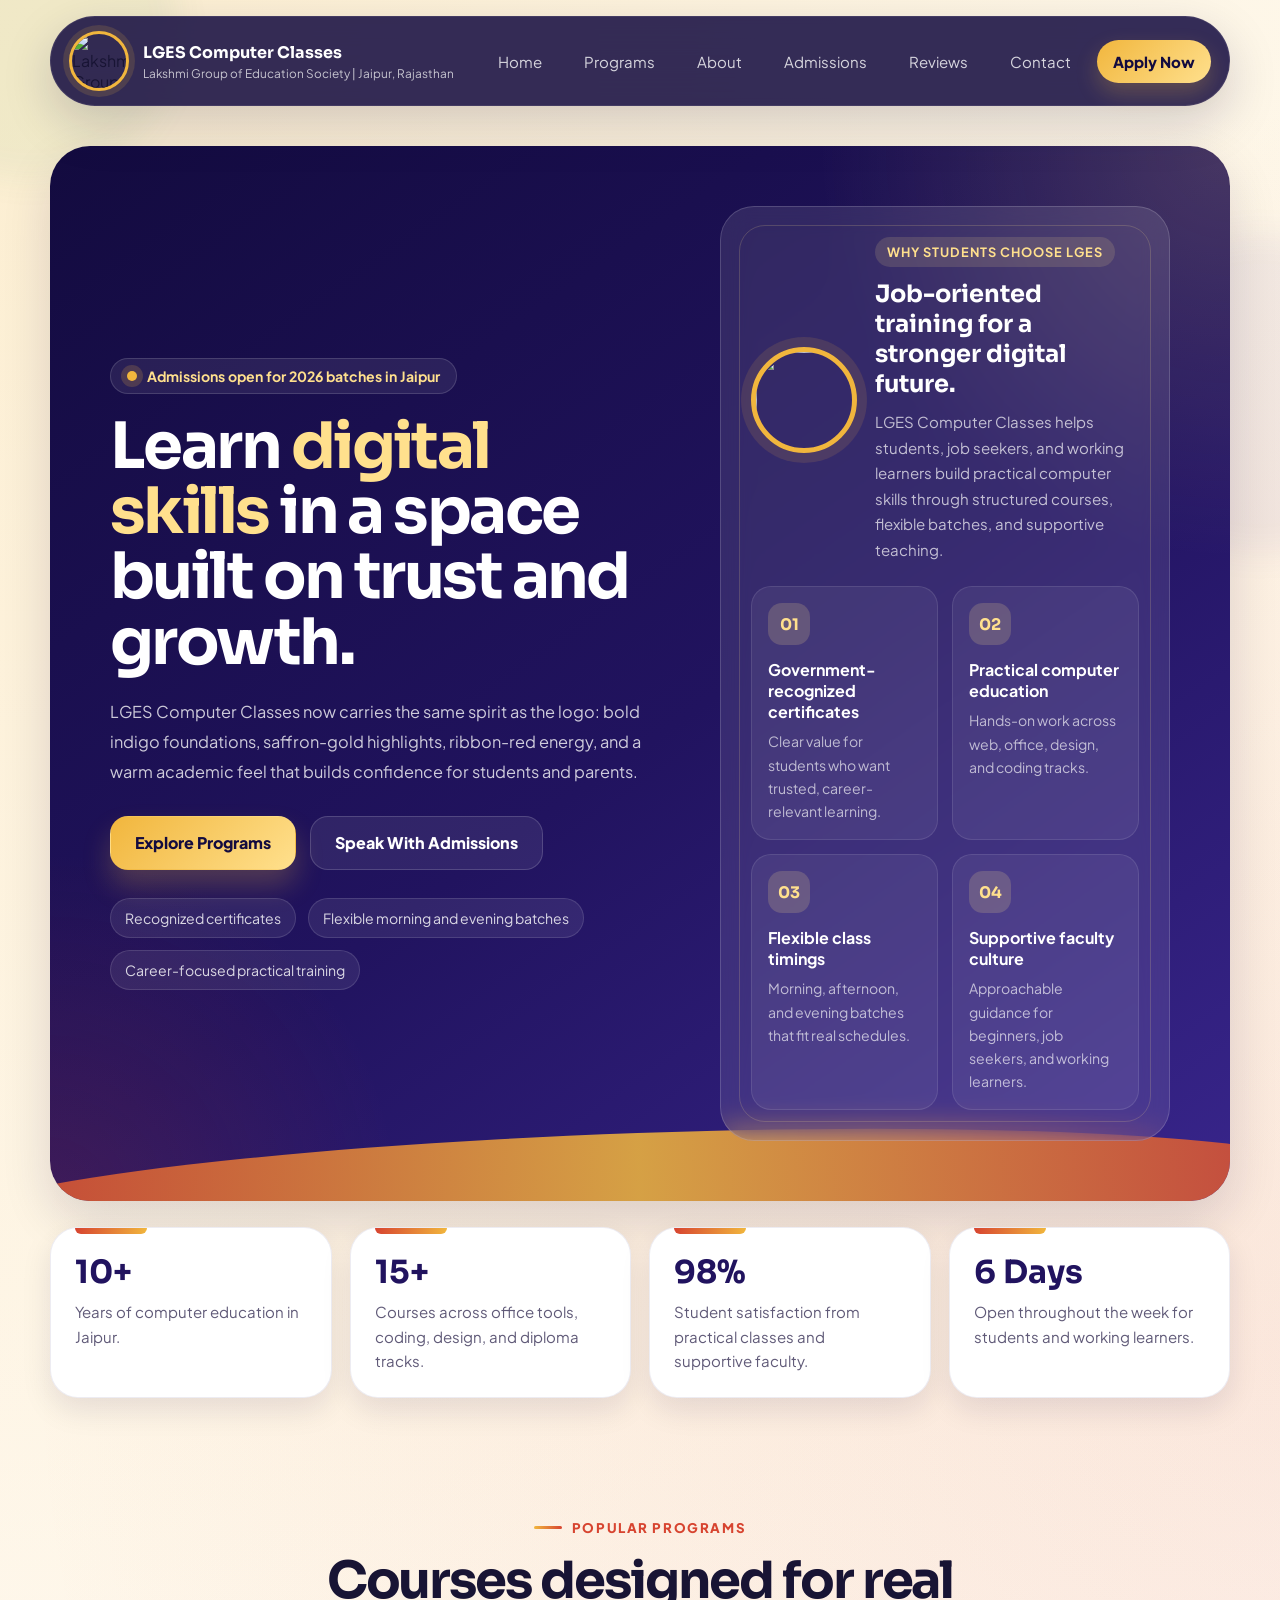
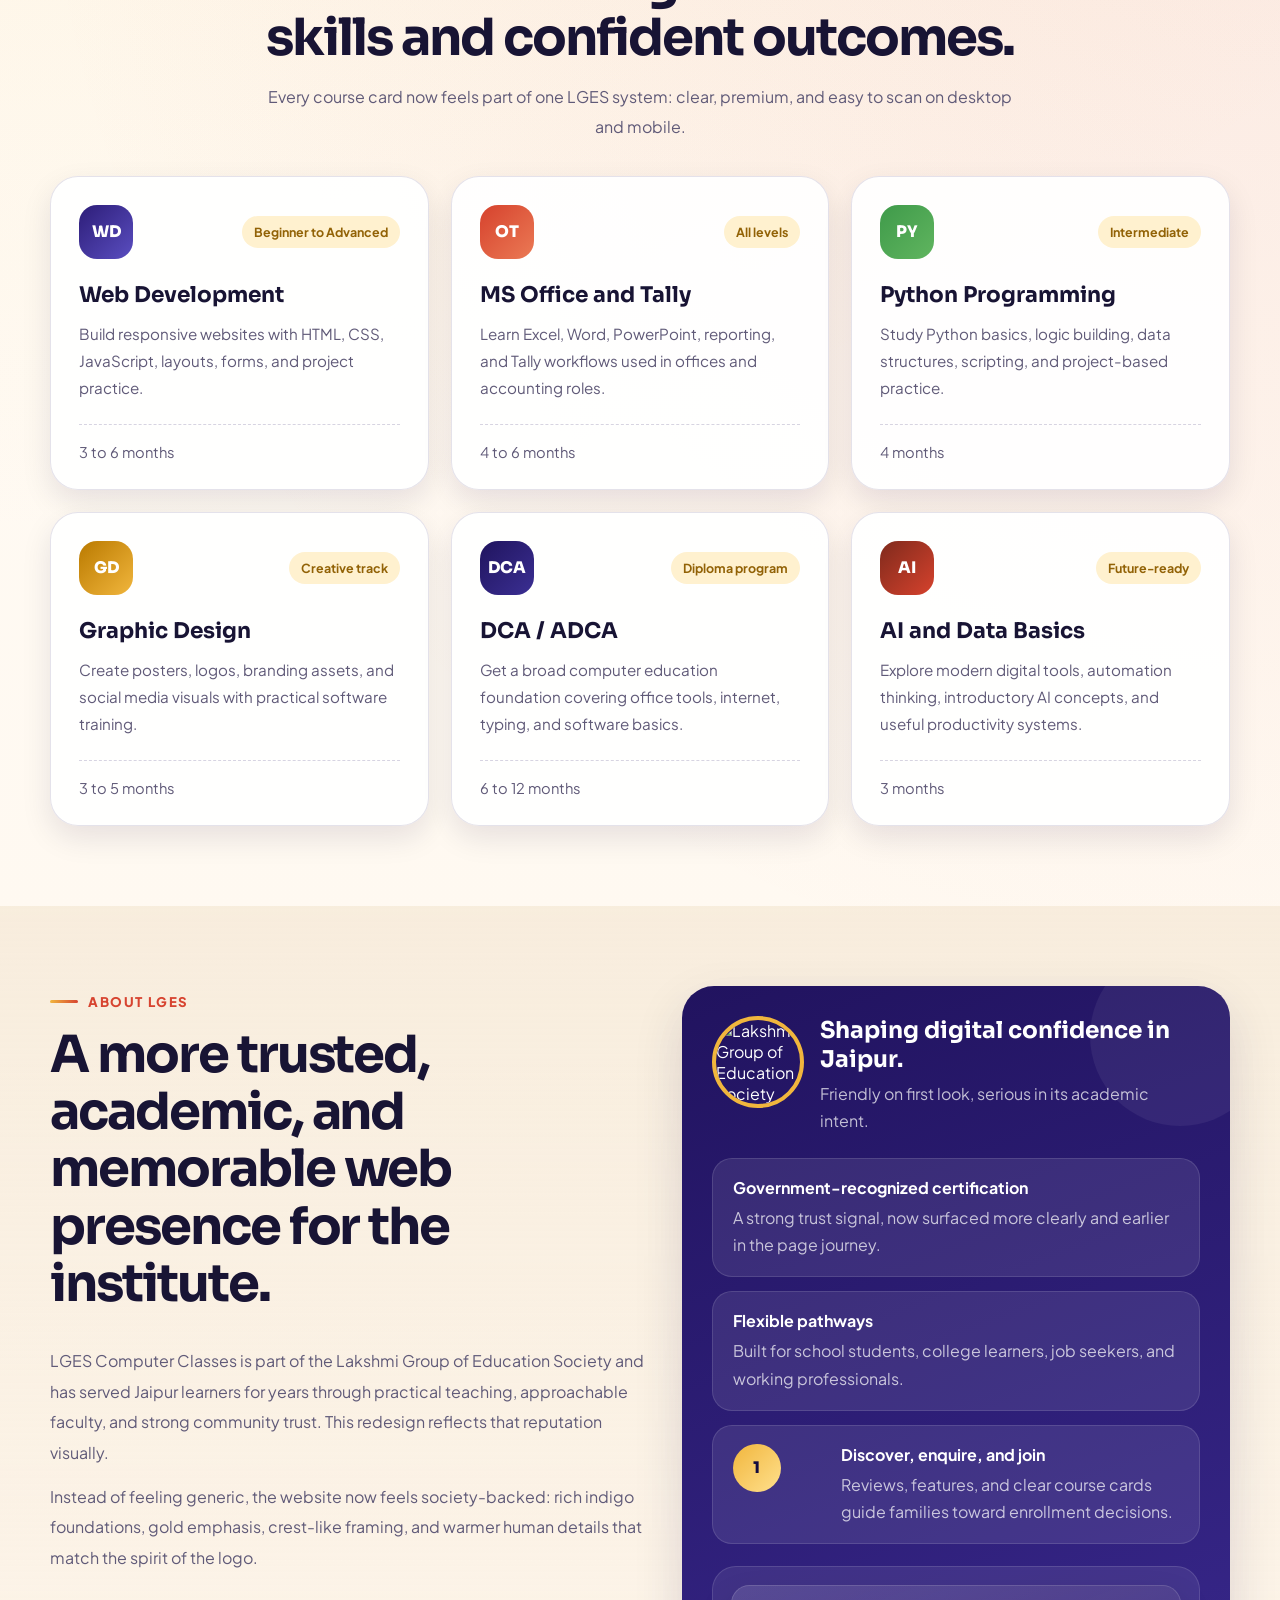
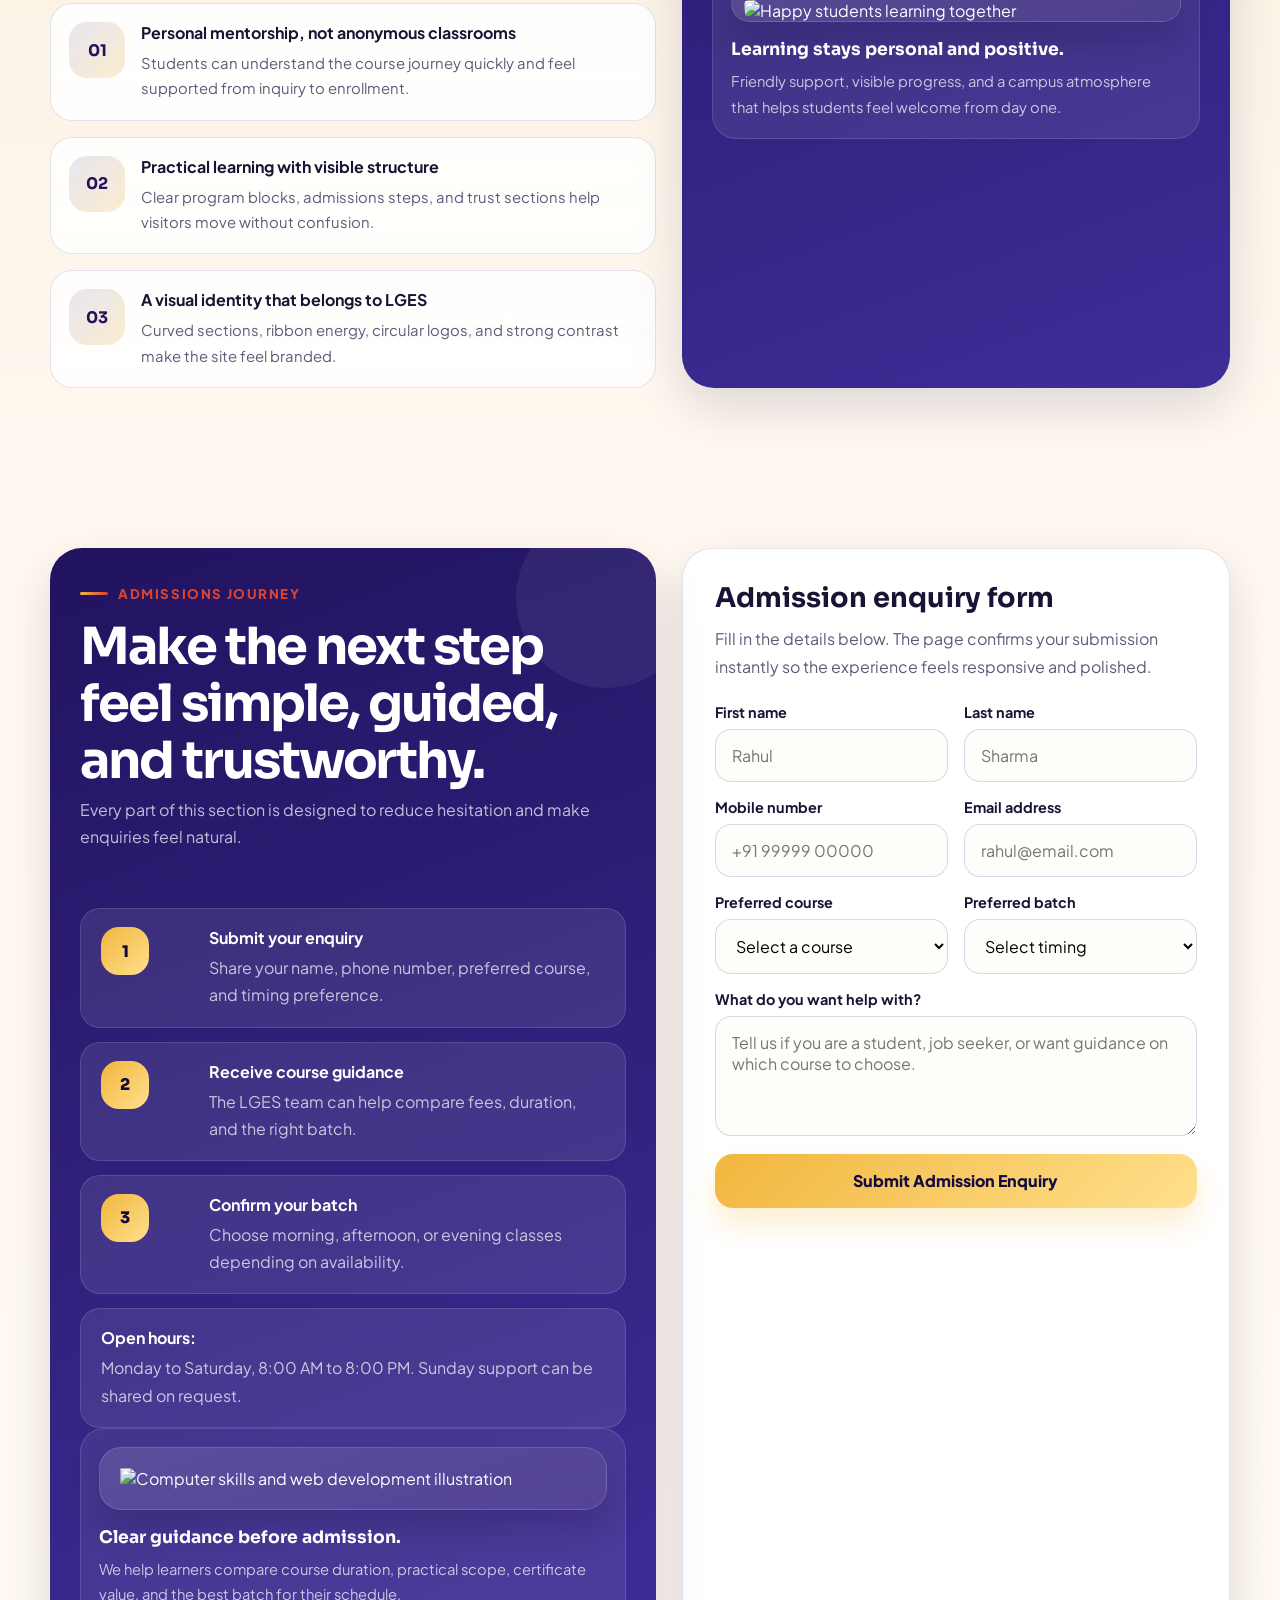
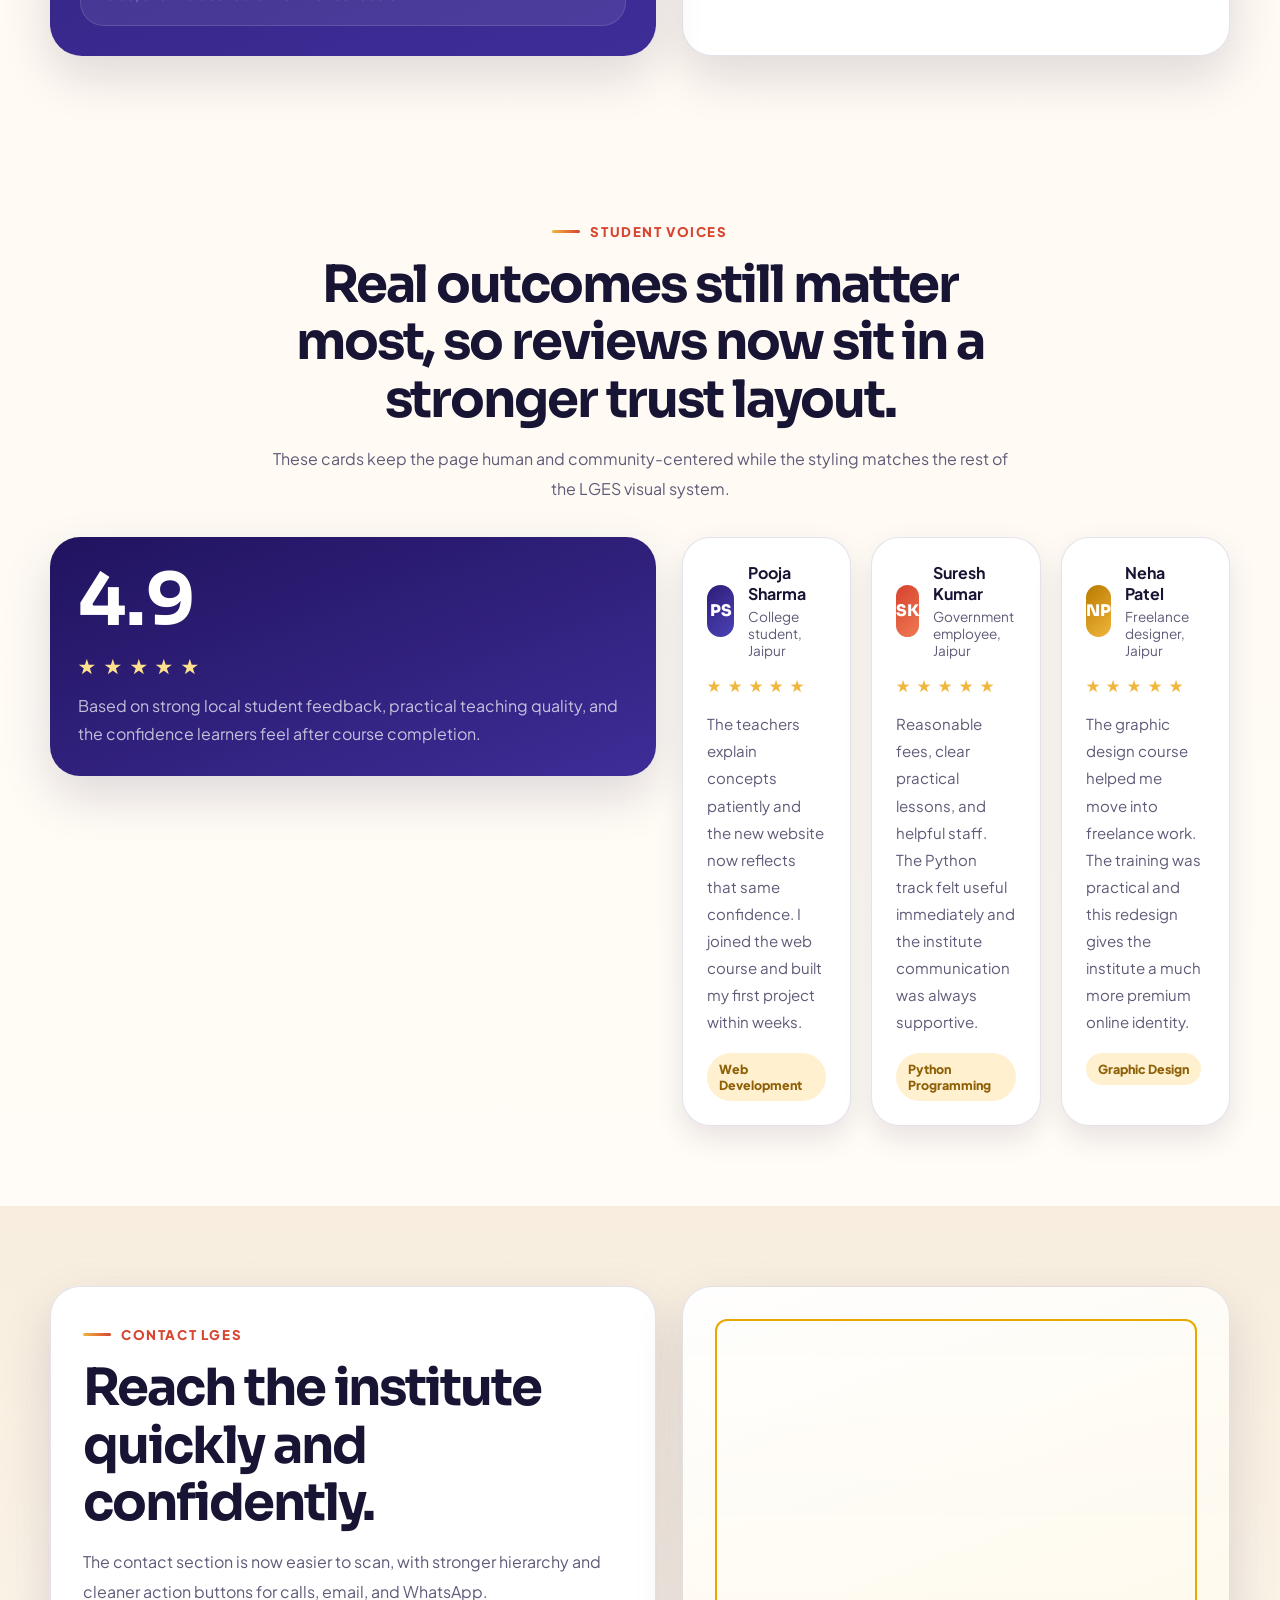
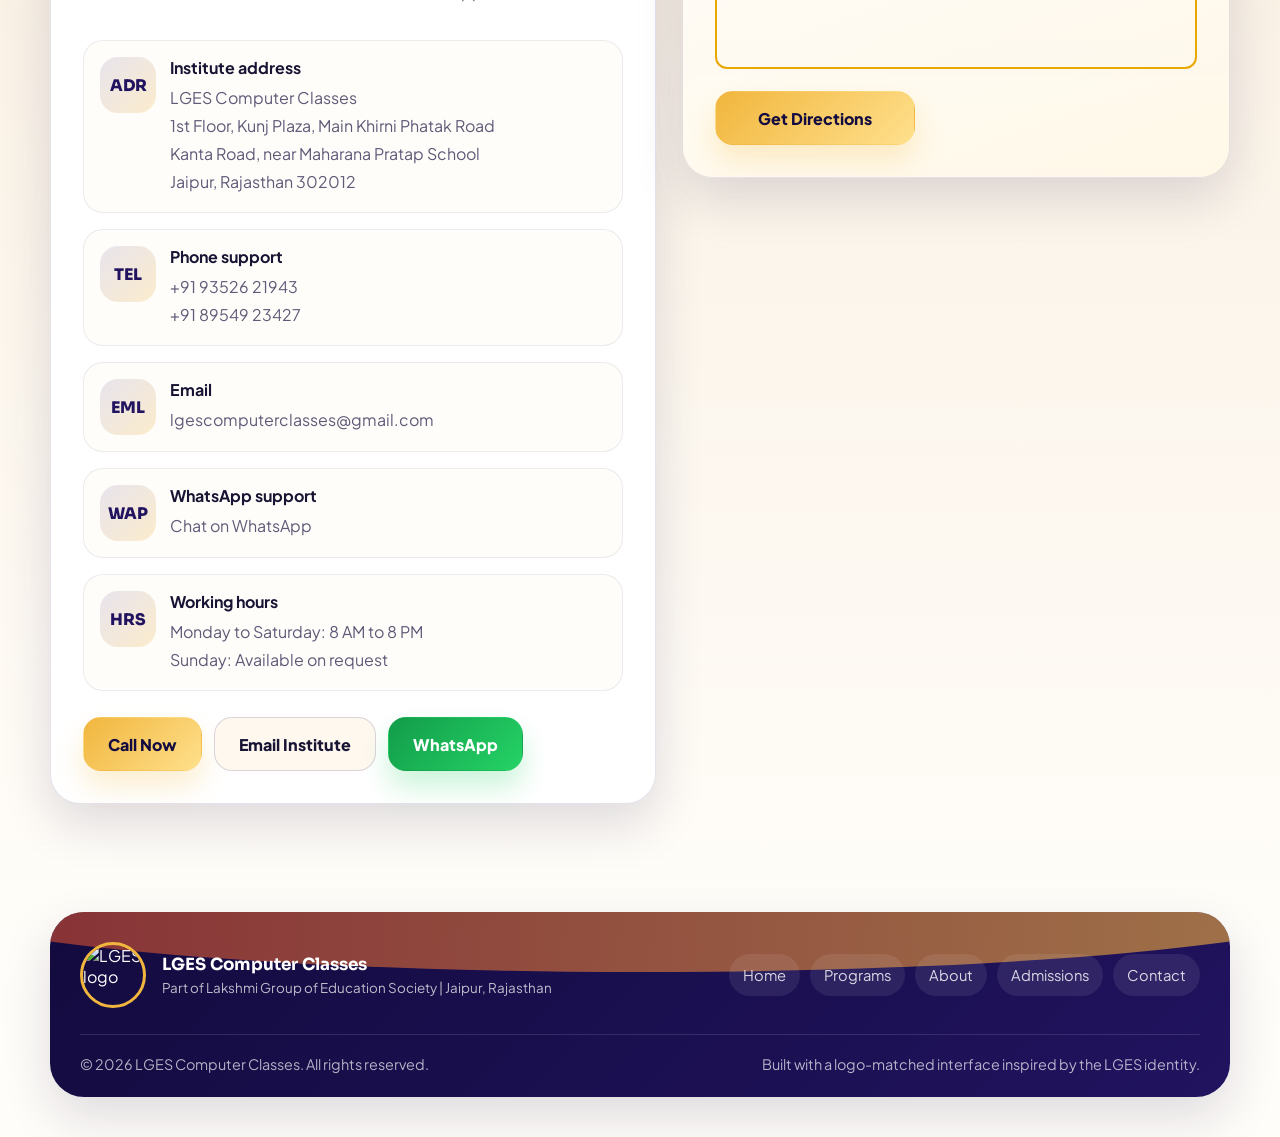
==== index.html @ 9af454c3 "Update course durations in programs section" ====
<!DOCTYPE html>
<html lang="en">
<head>
<meta charset="UTF-8" />
<meta name="viewport" content="width=device-width, initial-scale=1.0" />
<title>LGES Computer Classes | Job-Oriented Training | Jaipur</title>
<link rel="preconnect" href="https://fonts.googleapis.com" />
<link rel="preconnect" href="https://fonts.gstatic.com" crossorigin />
<link href="https://fonts.googleapis.com/css2?family=Plus+Jakarta+Sans:wght@400;500;600;700;800&family=Sora:wght@500;600;700;800&display=swap" rel="stylesheet" />
<link rel="stylesheet" href="styles.css" />
</head>
<body>
<header class="site-header">
  <div class="container navbox">
    <a class="brand" href="#home" aria-label="LGES home">
      <img src="logo 1.jpeg" alt="Lakshmi Group of Education Society logo" />
      <div><strong>LGES Computer Classes</strong><span>Lakshmi Group of Education Society | Jaipur, Rajasthan</span></div>
    </a>
    <button class="menu" type="button" aria-expanded="false" aria-controls="site-nav">Menu</button>
    <nav class="site-nav" id="site-nav">
      <a href="#home">Home</a><a href="#programs">Programs</a><a href="#about">About</a><a href="#admissions">Admissions</a><a href="#reviews">Reviews</a><a href="#contact">Contact</a><a class="cta" href="#admissions">Apply Now</a>
    </nav>
  </div>
</header>
<main>
  <section class="hero" id="home">
    <div class="container hero-shell">
      <div class="hero-grid">
        <div class="hero-copy">
          <div class="pill">Admissions open for 2026 batches in Jaipur</div>
          <h1>Learn <span class="hl">digital skills</span> in a space built on trust and growth.</h1>
          <p>LGES Computer Classes now carries the same spirit as the logo: bold indigo foundations, saffron-gold highlights, ribbon-red energy, and a warm academic feel that builds confidence for students and parents.</p>
          <div class="hero-actions"><a class="btn btn-primary" href="#programs">Explore Programs</a><a class="btn btn-secondary" href="#admissions">Speak With Admissions</a></div>
          <div class="hero-notes">
            <span>Recognized certificates</span>
            <span>Flexible morning and evening batches</span>
            <span>Career-focused practical training</span>
          </div>
        </div>
        <div class="visual" aria-hidden="true">
          <div class="visual-main">
            <div class="seal"><img src="logo 1.jpeg" alt="" /><div><span>Why students choose LGES</span><h2>Job-oriented training for a stronger digital future.</h2><p>LGES Computer Classes helps students, job seekers, and working learners build practical computer skills through structured courses, flexible batches, and supportive teaching.</p></div></div>
            <div class="mini-grid">
              <div class="mini"><b>01</b><strong>Government-recognized certificates</strong><span>Clear value for students who want trusted, career-relevant learning.</span></div>
              <div class="mini"><b>02</b><strong>Practical computer education</strong><span>Hands-on work across web, office, design, and coding tracks.</span></div>
              <div class="mini"><b>03</b><strong>Flexible class timings</strong><span>Morning, afternoon, and evening batches that fit real schedules.</span></div>
              <div class="mini"><b>04</b><strong>Supportive faculty culture</strong><span>Approachable guidance for beginners, job seekers, and working learners.</span></div>
            </div>
          </div>
        </div>
      </div>
    </div>
    <div class="container stats">
      <article class="stat"><strong>10+</strong><span>Years of computer education in Jaipur.</span></article>
      <article class="stat"><strong>15+</strong><span>Courses across office tools, coding, design, and diploma tracks.</span></article>
      <article class="stat"><strong>98%</strong><span>Student satisfaction from practical classes and supportive faculty.</span></article>
      <article class="stat"><strong>6 Days</strong><span>Open throughout the week for students and working learners.</span></article>
    </div>
  </section>

  <section class="section" id="programs">
    <div class="container">
      <div class="head"><div class="kicker">Popular programs</div><h2>Courses designed for real skills and confident outcomes.</h2><p>Every course card now feels part of one LGES system: clear, premium, and easy to scan on desktop and mobile.</p></div>
      <div class="card-grid">
        <article class="course"><div class="course-top"><div class="icon icon-wd">WD</div><span class="level">Beginner to Advanced</span></div><h3>Web Development</h3><p>Build responsive websites with HTML, CSS, JavaScript, layouts, forms, and project practice.</p><div class="meta"><span>3 to 6 months</span></div></article>
        <article class="course"><div class="course-top"><div class="icon icon-ot">OT</div><span class="level">All levels</span></div><h3>MS Office and Tally</h3><p>Learn Excel, Word, PowerPoint, reporting, and Tally workflows used in offices and accounting roles.</p><div class="meta"><span>4 to 6 months</span></div></article>
        <article class="course"><div class="course-top"><div class="icon icon-py">PY</div><span class="level">Intermediate</span></div><h3>Python Programming</h3><p>Study Python basics, logic building, data structures, scripting, and project-based practice.</p><div class="meta"><span>4 months</span></div></article>
        <article class="course"><div class="course-top"><div class="icon icon-gd">GD</div><span class="level">Creative track</span></div><h3>Graphic Design</h3><p>Create posters, logos, branding assets, and social media visuals with practical software training.</p><div class="meta"><span>3 to 5 months</span></div></article>
        <article class="course"><div class="course-top"><div class="icon icon-dca">DCA</div><span class="level">Diploma program</span></div><h3>DCA / ADCA</h3><p>Get a broad computer education foundation covering office tools, internet, typing, and software basics.</p><div class="meta"><span>6 to 12 months</span></div></article>
        <article class="course"><div class="course-top"><div class="icon icon-ai">AI</div><span class="level">Future-ready</span></div><h3>AI and Data Basics</h3><p>Explore modern digital tools, automation thinking, introductory AI concepts, and useful productivity systems.</p><div class="meta"><span>3 months</span></div></article>
      </div>
    </div>
  </section>

  <section class="section about" id="about">
    <div class="container about-grid">
      <div class="about-copy">
        <div class="head left"><div class="kicker">About LGES</div><h2>A more trusted, academic, and memorable web presence for the institute.</h2></div>
        <p>LGES Computer Classes is part of the Lakshmi Group of Education Society and has served Jaipur learners for years through practical teaching, approachable faculty, and strong community trust. This redesign reflects that reputation visually.</p>
        <p>Instead of feeling generic, the website now feels society-backed: rich indigo foundations, gold emphasis, crest-like framing, and warmer human details that match the spirit of the logo.</p>
        <div class="list">
          <div class="list-item"><b>01</b><div><strong>Personal mentorship, not anonymous classrooms</strong><span>Students can understand the course journey quickly and feel supported from inquiry to enrollment.</span></div></div>
          <div class="list-item"><b>02</b><div><strong>Practical learning with visible structure</strong><span>Clear program blocks, admissions steps, and trust sections help visitors move without confusion.</span></div></div>
          <div class="list-item"><b>03</b><div><strong>A visual identity that belongs to LGES</strong><span>Curved sections, ribbon energy, circular logos, and strong contrast make the site feel branded.</span></div></div>
        </div>
      </div>
      <aside class="panel media-panel">
        <div class="panel-top"><img src="logo 1.jpeg" alt="Lakshmi Group of Education Society seal" /><div><h3>Shaping digital confidence in Jaipur.</h3><p>Friendly on first look, serious in its academic intent.</p></div></div>
        <div class="band">
          <article><strong>Government-recognized certification</strong><p>A strong trust signal, now surfaced more clearly and earlier in the page journey.</p></article>
          <article><strong>Flexible pathways</strong><p>Built for school students, college learners, job seekers, and working professionals.</p></article>
          <article class="step"><div class="icon step-icon round">1</div><div><strong>Discover, enquire, and join</strong><p>Reviews, features, and clear course cards guide families toward enrollment decisions.</p></div></article>
        </div>
        <div class="image-card">
          <img src="../SKY%20Tech/images/hero_bg.png" alt="Happy students learning together" />
          <div class="image-caption">
            <strong>Learning stays personal and positive.</strong>
            <span>Friendly support, visible progress, and a campus atmosphere that helps students feel welcome from day one.</span>
          </div>
        </div>
      </aside>
    </div>
  </section>

  <section class="section" id="admissions">
    <div class="container admission-grid">
      <div class="panel panel-rich">
        <div class="head left"><div class="kicker">Admissions journey</div><h2>Make the next step feel simple, guided, and trustworthy.</h2><p>Every part of this section is designed to reduce hesitation and make enquiries feel natural.</p></div>
        <div class="band">
          <article class="step"><div class="icon step-icon">1</div><div><strong>Submit your enquiry</strong><p>Share your name, phone number, preferred course, and timing preference.</p></div></article>
          <article class="step"><div class="icon step-icon">2</div><div><strong>Receive course guidance</strong><p>The LGES team can help compare fees, duration, and the right batch.</p></div></article>
          <article class="step"><div class="icon step-icon">3</div><div><strong>Confirm your batch</strong><p>Choose morning, afternoon, or evening classes depending on availability.</p></div></article>
          <article><strong>Open hours:</strong><p>Monday to Saturday, 8:00 AM to 8:00 PM. Sunday support can be shared on request.</p></article>
        </div>
        <div class="support-card">
          <img src="../SKY%20Tech/images/hero_illustration_web_development.png" alt="Computer skills and web development illustration" />
          <div class="support-copy">
            <strong>Clear guidance before admission.</strong>
            <p>We help learners compare course duration, practical scope, certificate value, and the best batch for their schedule.</p>
          </div>
        </div>
      </div>
      <form class="formbox" id="enquiry-form">
        <h3 class="form-title">Admission enquiry form</h3>
        <p class="form-text">Fill in the details below. The page confirms your submission instantly so the experience feels responsive and polished.</p>
        <div class="fields">
          <div class="field"><label for="fname">First name</label><input id="fname" type="text" placeholder="Rahul" required /></div>
          <div class="field"><label for="lname">Last name</label><input id="lname" type="text" placeholder="Sharma" /></div>
          <div class="field"><label for="phone">Mobile number</label><input id="phone" type="tel" placeholder="+91 99999 00000" required /></div>
          <div class="field"><label for="email">Email address</label><input id="email" type="email" placeholder="rahul@email.com" /></div>
          <div class="field"><label for="course">Preferred course</label><select id="course" required><option value="">Select a course</option><option>Web Development</option><option>MS Office and Tally</option><option>Python Programming</option><option>Graphic Design</option><option>DCA / ADCA</option><option>AI and Data Basics</option></select></div>
          <div class="field"><label for="batch">Preferred batch</label><select id="batch"><option value="">Select timing</option><option>Morning (9 AM to 11 AM)</option><option>Afternoon (12 PM to 2 PM)</option><option>Evening (4 PM to 6 PM)</option><option>Evening Plus (6 PM to 8 PM)</option></select></div>
          <div class="field full"><label for="message">What do you want help with?</label><textarea id="message" placeholder="Tell us if you are a student, job seeker, or want guidance on which course to choose."></textarea></div>
        </div>
        <button class="btn btn-primary form-submit" type="submit">Submit Admission Enquiry</button>
        <p id="reg-msg" class="form-message"></p>
      </form>
    </div>
  </section>
  <section class="section" id="reviews">
    <div class="container">
      <div class="head"><div class="kicker">Student voices</div><h2>Real outcomes still matter most, so reviews now sit in a stronger trust layout.</h2><p>These cards keep the page human and community-centered while the styling matches the rest of the LGES visual system.</p></div>
      <div class="review-shell">
        <aside class="review-side"><strong>4.9</strong><div class="stars">&#9733; &#9733; &#9733; &#9733; &#9733;</div><p>Based on strong local student feedback, practical teaching quality, and the confidence learners feel after course completion.</p></aside>
        <div class="review-grid">
          <article class="review"><div class="review-top"><div class="review-avatar avatar-ps">PS</div><div><strong>Pooja Sharma</strong><span class="review-role">College student, Jaipur</span></div></div><div class="stars review-stars">&#9733; &#9733; &#9733; &#9733; &#9733;</div><p class="review-text">The teachers explain concepts patiently and the new website now reflects that same confidence. I joined the web course and built my first project within weeks.</p><span class="review-tag">Web Development</span></article>
          <article class="review"><div class="review-top"><div class="review-avatar avatar-sk">SK</div><div><strong>Suresh Kumar</strong><span class="review-role">Government employee, Jaipur</span></div></div><div class="stars review-stars">&#9733; &#9733; &#9733; &#9733; &#9733;</div><p class="review-text">Reasonable fees, clear practical lessons, and helpful staff. The Python track felt useful immediately and the institute communication was always supportive.</p><span class="review-tag">Python Programming</span></article>
          <article class="review"><div class="review-top"><div class="review-avatar avatar-np">NP</div><div><strong>Neha Patel</strong><span class="review-role">Freelance designer, Jaipur</span></div></div><div class="stars review-stars">&#9733; &#9733; &#9733; &#9733; &#9733;</div><p class="review-text">The graphic design course helped me move into freelance work. The training was practical and this redesign gives the institute a much more premium online identity.</p><span class="review-tag">Graphic Design</span></article>
        </div>
      </div>
    </div>
  </section>

  <section class="section about" id="contact">
    <div class="container info-grid">
      <div class="plain">
        <div class="head left"><div class="kicker">Contact LGES</div><h2>Reach the institute quickly and confidently.</h2><p>The contact section is now easier to scan, with stronger hierarchy and cleaner action buttons for calls, email, and WhatsApp.</p></div>
        <div class="contact-list">
          <div class="contact-item"><div class="contact-badge">ADR</div><div class="contact-copy"><strong>Institute address</strong><p>LGES Computer Classes<br />1st Floor, Kunj Plaza, Main Khirni Phatak Road<br />Kanta Road, near Maharana Pratap School<br />Jaipur, Rajasthan 302012</p></div></div>
          <div class="contact-item"><div class="contact-badge">TEL</div><div class="contact-copy"><strong>Phone support</strong><p><a href="tel:+919352621943">+91 93526 21943</a><br /><a href="tel:+918954923427">+91 89549 23427</a></p></div></div>
          <div class="contact-item"><div class="contact-badge">EML</div><div class="contact-copy"><strong>Email</strong><p><a href="https://mail.google.com/mail/?view=cm&fs=1&to=lgescomputerclasses@gmail.com" target="_blank" rel="noopener noreferrer">lgescomputerclasses@gmail.com</a></p></div></div>
          <div class="contact-item"><div class="contact-badge">WAP</div><div class="contact-copy"><strong>WhatsApp support</strong><p><a class="js-whatsapp-link" href="https://wa.me/919352621943?text=Hello%20LGES%20Computer%20Classes%2C%20I%20want%20course%20information." data-whatsapp-phone="919352621943" data-whatsapp-text="Hello LGES Computer Classes, I want course information." target="_blank" rel="noopener noreferrer">Chat on WhatsApp</a></p></div></div>
          <div class="contact-item"><div class="contact-badge">HRS</div><div class="contact-copy"><strong>Working hours</strong><p>Monday to Saturday: 8 AM to 8 PM<br />Sunday: Available on request</p></div></div>
        </div>
        <div class="contact-actions"><a class="btn btn-primary" href="tel:+919352621943">Call Now</a><a class="btn btn-light" href="https://mail.google.com/mail/?view=cm&fs=1&to=lgescomputerclasses@gmail.com" target="_blank" rel="noopener noreferrer">Email Institute</a><a class="btn btn-whatsapp js-whatsapp-link" href="https://wa.me/919352621943?text=Hello%20LGES%20Computer%20Classes%2C%20I%20want%20course%20information." data-whatsapp-phone="919352621943" data-whatsapp-text="Hello LGES Computer Classes, I want course information." target="_blank" rel="noopener noreferrer">WhatsApp</a></div>
      </div>
      <div class="plain location map-panel">
        <div class="map-frame-wrap">
          <iframe
            src="https://www.google.com/maps?q=26.940385746321407,75.74312902424305&z=17&output=embed"
            title="LGES Computer Classes location on Google Maps"
            loading="lazy"
            allowfullscreen=""
            referrerpolicy="no-referrer-when-downgrade"
            style="border:2px solid #e8a800;border-radius:12px;width:100%;height:350px;"
          ></iframe>
        </div>
        <div class="map-actions">
          <a class="btn btn-primary map-directions" href="https://www.google.com/maps/dir/?api=1&destination=26.940385746321407,75.74312902424305" target="_blank" rel="noopener noreferrer">Get Directions</a>
        </div>
      </div>
    </div>
  </section>
</main>
<footer class="site-footer"><div class="container footer-box"><div class="footer-top"><div class="footer-brand"><img src="logo 1.jpeg" alt="LGES logo" /><div><strong>LGES Computer Classes</strong><span>Part of Lakshmi Group of Education Society | Jaipur, Rajasthan</span></div></div><div class="footer-links"><a href="#home">Home</a><a href="#programs">Programs</a><a href="#about">About</a><a href="#admissions">Admissions</a><a href="#contact">Contact</a></div></div><div class="footer-bottom"><span>&copy; 2026 LGES Computer Classes. All rights reserved.</span><span>Built with a logo-matched interface inspired by the LGES identity.</span></div></div></footer>
<script src="script.js"></script>
</body>
</html>
---- styles.css ----
*{margin:0;padding:0;box-sizing:border-box}
:root{
  --indigo:#21135f;--indigo-dark:#130b3f;--indigo-soft:#3e2d97;--gold:#f1b63d;--gold-soft:#ffe08d;
  --red:#d74430;--green:#3f9a4a;--cream:#fff9f0;--sand:#f5e8d5;--ink:#181434;--muted:#605a78;
  --white:#fff;--line:rgba(33,19,95,.12);--shadow:0 20px 50px rgba(18,11,63,.14);--shadow-sm:0 12px 30px rgba(18,11,63,.1)
}
html{scroll-behavior:smooth}
body{
  font-family:'Plus Jakarta Sans',sans-serif;color:var(--ink);
  background:radial-gradient(circle at top left,rgba(241,182,61,.22),transparent 28%),radial-gradient(circle at right 18%,rgba(215,68,48,.1),transparent 20%),linear-gradient(180deg,#fffdf9 0%,#fff8ef 42%,#fffdf9 100%);
  overflow-x:hidden
}
body::before,body::after{content:"";position:fixed;z-index:-1;border-radius:50%;filter:blur(16px);opacity:.5}
body::before{width:300px;height:300px;left:-120px;top:-120px;background:rgba(63,154,74,.13)}
body::after{width:320px;height:320px;right:-140px;top:26%;background:rgba(62,45,151,.12)}
img{display:block;max-width:100%}
a{text-decoration:none;color:inherit}button,input,select,textarea{font:inherit}
section[id]{scroll-margin-top:96px}
.container{width:min(1180px,calc(100% - 32px));margin:0 auto}
.site-header{position:sticky;top:0;z-index:50;padding:16px 0}
.navbox{display:flex;align-items:center;justify-content:space-between;gap:18px;padding:14px 18px;border-radius:999px;background:rgba(19,11,63,.86);backdrop-filter:blur(16px);border:1px solid rgba(255,255,255,.08);box-shadow:0 18px 50px rgba(19,11,63,.18)}
.brand{display:flex;align-items:center;gap:14px;min-width:0}.brand img{width:60px;height:60px;flex:0 0 60px;border-radius:50%;object-fit:cover;border:3px solid var(--gold);box-shadow:0 0 0 6px rgba(241,182,61,.14)}
.brand strong{display:block;font-family:'Sora',sans-serif;font-size:1rem;color:var(--white)}
.brand span{display:block;margin-top:3px;font-size:.74rem;color:rgba(255,255,255,.72)}
.site-nav{display:flex;align-items:center;gap:10px}.site-nav a{padding:12px 16px;border-radius:999px;font-size:.94rem;color:rgba(255,255,255,.8);transition:.2s ease}.site-nav a:hover{background:rgba(255,255,255,.08);color:var(--white);transform:translateY(-1px)}
.site-nav .cta{background:linear-gradient(135deg,var(--gold),var(--gold-soft));color:var(--indigo-dark);font-weight:800;box-shadow:0 10px 22px rgba(241,182,61,.24)}
.menu{display:none;border:none;border-radius:999px;background:rgba(255,255,255,.08);color:var(--white);padding:12px 16px;font-weight:700;cursor:pointer}
.btn{display:inline-flex;align-items:center;justify-content:center;min-height:54px;padding:0 24px;border-radius:18px;font-weight:800;border:1px solid transparent;transition:.2s ease}
.btn:hover{transform:translateY(-2px)}.btn-primary{background:linear-gradient(135deg,var(--gold),var(--gold-soft));color:var(--indigo-dark);box-shadow:0 16px 28px rgba(241,182,61,.24)}
.btn-secondary{background:rgba(255,255,255,.08);color:var(--white);border-color:rgba(255,255,255,.16)}
.hero{padding:24px 0 34px}.hero-shell{position:relative;overflow:hidden;padding:60px;border-radius:40px;color:var(--white);background:radial-gradient(circle at top right,rgba(255,224,141,.18),transparent 26%),radial-gradient(circle at bottom left,rgba(215,68,48,.16),transparent 22%),linear-gradient(145deg,var(--indigo-dark) 0%,var(--indigo) 54%,#38258b 100%);box-shadow:var(--shadow)}
.hero-shell::after{content:"";position:absolute;left:-10%;right:-10%;bottom:-72px;height:140px;background:linear-gradient(90deg,var(--red),var(--gold),var(--red));border-radius:50% 50% 0 0;opacity:.86;transform:rotate(-2deg)}
.hero-grid{position:relative;z-index:1;display:grid;grid-template-columns:minmax(0,1.12fr) minmax(320px,.88fr);gap:38px;align-items:center}
.pill{display:inline-flex;align-items:center;gap:10px;padding:8px 16px;border-radius:999px;background:rgba(255,255,255,.08);border:1px solid rgba(255,255,255,.14);color:var(--gold-soft);font-size:.88rem;font-weight:700}.pill::before{content:"";width:10px;height:10px;border-radius:50%;background:var(--gold);box-shadow:0 0 0 6px rgba(241,182,61,.18)}
.hero-copy h1{margin-top:20px;max-width:11ch;font-family:'Sora',sans-serif;font-size:clamp(2.7rem,5vw,5rem);line-height:1.02;letter-spacing:-.04em}.hero-copy .hl{color:var(--gold-soft)}
.hero-copy p{max-width:610px;margin-top:22px;font-size:1.02rem;line-height:1.85;color:rgba(255,255,255,.78)}
.hero-actions{display:flex;flex-wrap:wrap;gap:14px;margin-top:28px}
.hero-notes{display:flex;flex-wrap:wrap;gap:12px;margin-top:28px}
.hero-notes span{padding:10px 14px;border-radius:999px;background:rgba(255,255,255,.08);border:1px solid rgba(255,255,255,.12);font-size:.88rem;color:rgba(255,255,255,.82)}
.visual{position:relative;min-height:auto;display:flex;align-items:stretch}.visual-main{position:relative;inset:auto;width:100%;padding:30px;border-radius:34px;background:rgba(255,255,255,.1);border:1px solid rgba(255,255,255,.16);backdrop-filter:blur(14px)}
.visual-main::before{content:"";position:absolute;inset:18px;border-radius:26px;border:1px solid rgba(255,224,141,.18)}.seal{display:flex;align-items:center;gap:18px;position:relative;z-index:1}
.seal img{width:106px;height:106px;border-radius:50%;object-fit:cover;border:5px solid var(--gold);box-shadow:0 0 0 10px rgba(241,182,61,.12)}.seal span{display:inline-block;padding:7px 12px;margin-bottom:12px;border-radius:999px;background:rgba(255,224,141,.14);color:var(--gold-soft);font-size:.8rem;font-weight:700;text-transform:uppercase;letter-spacing:.08em}
.seal h2{font-family:'Sora',sans-serif;font-size:1.5rem;line-height:1.25}.seal p{margin-top:10px;font-size:.94rem;line-height:1.7;color:rgba(255,255,255,.7)}
.mini-grid{display:grid;grid-template-columns:repeat(2,minmax(0,1fr));gap:14px;margin-top:24px;position:relative;z-index:1}.mini{padding:16px;border-radius:20px;background:rgba(255,255,255,.06);border:1px solid rgba(255,255,255,.1)}.mini b{display:inline-flex;align-items:center;justify-content:center;width:42px;height:42px;border-radius:14px;background:rgba(255,224,141,.18);color:var(--gold-soft);font-family:'Sora',sans-serif}.mini strong{display:block;margin-top:14px}.mini span{display:block;margin-top:8px;font-size:.88rem;line-height:1.65;color:rgba(255,255,255,.66)}
.float{display:none}
.stats{display:grid;grid-template-columns:repeat(4,minmax(0,1fr));gap:18px;margin-top:26px}.stat{position:relative;padding:24px;border-radius:28px;background:var(--white);border:1px solid rgba(33,19,95,.08);box-shadow:var(--shadow-sm)}.stat::before{content:"";position:absolute;left:24px;top:0;width:72px;height:6px;border-radius:0 0 999px 999px;background:linear-gradient(90deg,var(--red),var(--gold))}.stat strong{display:block;font-family:'Sora',sans-serif;font-size:2rem;color:var(--indigo)}.stat span{display:block;margin-top:8px;font-size:.94rem;line-height:1.6;color:var(--muted)}
.section{padding:80px 0}.head{max-width:760px;margin:0 auto 34px;text-align:center}.head.left{margin-left:0;text-align:left}.kicker{display:inline-flex;align-items:center;gap:10px;margin-bottom:16px;color:var(--red);font-size:.83rem;font-weight:800;text-transform:uppercase;letter-spacing:.12em}.kicker::before{content:"";width:28px;height:3px;border-radius:999px;background:linear-gradient(90deg,var(--gold),var(--red))}
.head h2{font-family:'Sora',sans-serif;font-size:clamp(2rem,4vw,3.2rem);line-height:1.12;letter-spacing:-.04em}.head p{margin-top:16px;font-size:1rem;line-height:1.85;color:var(--muted)}
.card-grid{display:grid;grid-template-columns:repeat(3,minmax(0,1fr));gap:22px}.course{padding:28px;border-radius:28px;background:rgba(255,255,255,.92);border:1px solid var(--line);box-shadow:var(--shadow-sm);transition:.24s ease}.course:hover{transform:translateY(-6px);box-shadow:0 24px 48px rgba(18,11,63,.14)}.course-top{display:flex;align-items:center;justify-content:space-between;gap:12px}.icon{display:inline-flex;align-items:center;justify-content:center;width:54px;height:54px;border-radius:18px;color:var(--white);font-family:'Sora',sans-serif;font-weight:800}.level{padding:8px 12px;border-radius:999px;background:#fff1cf;color:#926206;font-size:.78rem;font-weight:700}.course h3{margin-top:22px;font-family:'Sora',sans-serif;font-size:1.35rem}.course p{margin-top:12px;font-size:.95rem;line-height:1.8;color:var(--muted)}.meta{display:flex;align-items:center;justify-content:space-between;gap:12px;margin-top:22px;padding-top:18px;border-top:1px dashed rgba(33,19,95,.18)}.meta span{font-size:.92rem;color:var(--muted)}.meta strong{font-family:'Sora',sans-serif;color:var(--red)}
.about{background:linear-gradient(180deg,rgba(245,232,213,.72),rgba(255,255,255,0))}.about-grid,.admission-grid,.info-grid,.review-shell{display:grid;grid-template-columns:minmax(0,1.05fr) minmax(320px,.95fr);gap:26px;align-items:start}.about-grid,.admission-grid{align-items:stretch}.about-copy p{margin-top:14px;font-size:1rem;line-height:1.9;color:var(--muted)}
.list{display:grid;gap:16px;margin-top:30px}.list-item{display:grid;grid-template-columns:56px minmax(0,1fr);gap:16px;padding:18px;border-radius:22px;background:rgba(255,255,255,.86);border:1px solid var(--line)}.list-item b{display:inline-flex;align-items:center;justify-content:center;width:56px;height:56px;border-radius:18px;background:linear-gradient(135deg,rgba(62,45,151,.12),rgba(241,182,61,.24));color:var(--indigo);font-family:'Sora',sans-serif}.list-item strong{display:block}.list-item span{display:block;margin-top:8px;font-size:.93rem;line-height:1.7;color:var(--muted)}
.panel{position:relative;overflow:hidden;padding:30px;border-radius:32px;background:linear-gradient(160deg,var(--indigo),var(--indigo-soft));color:var(--white);box-shadow:var(--shadow)}.panel::before{content:"";position:absolute;right:-40px;top:-40px;width:180px;height:180px;border-radius:50%;background:rgba(255,255,255,.06)}.panel-top,.step{display:grid;grid-template-columns:92px minmax(0,1fr);gap:16px;align-items:start;position:relative;z-index:1}.panel-top img{width:92px;height:92px;border-radius:50%;object-fit:cover;border:4px solid var(--gold)}.panel h3{font-family:'Sora',sans-serif;font-size:1.45rem;line-height:1.25}.panel p,.panel .head p{margin-top:6px;line-height:1.7;color:rgba(255,255,255,.72)}.band{display:grid;gap:14px;margin-top:24px;position:relative;z-index:1}.band article{padding:18px 20px;border-radius:20px;background:rgba(255,255,255,.09);border:1px solid rgba(255,255,255,.12)}
.media-panel,.panel-rich{display:flex;flex-direction:column;height:100%}
.image-card,.support-card{position:relative;z-index:1;margin-top:22px;padding:18px;border-radius:24px;background:rgba(255,255,255,.08);border:1px solid rgba(255,255,255,.12)}
.image-card img,.support-card img{display:block;width:100%;border-radius:22px;border:1px solid rgba(255,255,255,.14);background:linear-gradient(160deg,rgba(255,255,255,.12),rgba(255,224,141,.06));box-shadow:0 18px 34px rgba(9,6,35,.18)}
.image-card img{padding:14px 12px 0;max-height:280px;object-fit:contain}
.support-card img{padding:20px;max-height:240px;object-fit:contain}
.image-caption,.support-copy{margin-top:16px}
.image-caption strong,.support-copy strong{display:block;font-family:'Sora',sans-serif;font-size:1.08rem;line-height:1.35}
.image-caption span,.support-copy p{display:block;margin-top:8px;color:rgba(255,255,255,.72);line-height:1.7;font-size:.92rem}
.support-card{margin-top:auto}
.formbox,.plain{padding:32px;border-radius:30px;background:var(--white);border:1px solid var(--line);box-shadow:var(--shadow)}.fields{display:grid;grid-template-columns:repeat(2,minmax(0,1fr));gap:16px;margin-top:22px}.field{display:grid;gap:8px}.field.full{grid-column:1/-1}.field label{font-size:.9rem;font-weight:700}.field input,.field select,.field textarea{width:100%;padding:15px 16px;border-radius:16px;border:1px solid rgba(33,19,95,.16);background:#fffdf9;outline:none}.field textarea{min-height:120px;resize:vertical}.field input:focus,.field select:focus,.field textarea:focus{border-color:rgba(62,45,151,.45);box-shadow:0 0 0 4px rgba(62,45,151,.08)}
.review-side{padding:28px;border-radius:30px;background:linear-gradient(160deg,var(--indigo),var(--indigo-soft));color:var(--white);box-shadow:var(--shadow)}.review-side strong{display:block;font-family:'Sora',sans-serif;font-size:4.5rem;line-height:1}.stars{margin-top:16px;color:var(--gold-soft);font-size:1.25rem;letter-spacing:.12em}.review-side p{margin-top:14px;line-height:1.75;color:rgba(255,255,255,.72)}.review-grid{display:grid;grid-template-columns:repeat(3,minmax(0,1fr));gap:20px}.review{padding:24px;border-radius:28px;background:var(--white);border:1px solid var(--line);box-shadow:var(--shadow-sm)}
.icon-wd{background:linear-gradient(135deg,#2d1d78,#5a4ec0)}.icon-ot{background:linear-gradient(135deg,#d6422d,#eb7a55)}.icon-py{background:linear-gradient(135deg,#3f9a4a,#60b55f)}.icon-gd{background:linear-gradient(135deg,#ba7a00,#f1b63d)}.icon-dca{background:linear-gradient(135deg,#20145e,#3b2f93)}.icon-ai{background:linear-gradient(135deg,#7f2a1c,#d6422d)}
.step-icon{width:48px;height:48px;border-radius:18px;background:linear-gradient(135deg,var(--gold),var(--gold-soft));color:var(--indigo-dark)}.step-icon.round{border-radius:50%}
.form-title{font-family:'Sora',sans-serif;font-size:1.7rem}.form-text{margin-top:10px;color:var(--muted);line-height:1.75}.form-submit{width:100%;margin-top:18px;border:none;cursor:pointer}.form-message{margin-top:16px;min-height:24px;font-size:.92rem;font-weight:700}
.review-top{display:flex;align-items:center;gap:14px}.review-avatar{display:inline-flex;align-items:center;justify-content:center;width:52px;height:52px;border-radius:18px;color:#fff;font-family:'Sora',sans-serif;font-weight:800}.avatar-ps{background:linear-gradient(135deg,#2d1d78,#4c42b7)}.avatar-sk{background:linear-gradient(135deg,#d6422d,#ef7a53)}.avatar-np{background:linear-gradient(135deg,#ba7a00,#f1b63d)}.review-role{display:block;margin-top:4px;color:var(--muted);font-size:.85rem}.review-stars{margin-top:16px;color:var(--gold);font-size:1rem}.review-text{margin-top:14px;color:var(--muted);line-height:1.8;font-size:.94rem}.review-tag{display:inline-flex;margin-top:18px;padding:8px 12px;border-radius:999px;background:#fff1cf;color:#8e6008;font-size:.78rem;font-weight:800}
.contact-list{display:grid;gap:16px;margin-top:24px}.contact-item{display:grid;grid-template-columns:56px minmax(0,1fr);gap:14px;align-items:start;padding:16px;border-radius:20px;background:#fffdf9;border:1px solid rgba(33,19,95,.08)}.contact-badge{display:inline-flex;align-items:center;justify-content:center;width:56px;height:56px;border-radius:18px;background:linear-gradient(135deg,rgba(62,45,151,.12),rgba(241,182,61,.24));color:var(--indigo);font-family:'Sora',sans-serif;font-weight:800}.contact-copy p{margin-top:6px;color:var(--muted);line-height:1.75}.contact-actions{display:flex;flex-wrap:wrap;gap:12px;margin-top:26px}.btn-light{background:#fff8ef;color:var(--ink);border-color:rgba(33,19,95,.16)}.btn-whatsapp{background:linear-gradient(135deg,#129c4a,#25d366);color:#fff;box-shadow:0 16px 28px rgba(37,211,102,.24)}
.location{position:relative;overflow:hidden;background:linear-gradient(160deg,rgba(255,255,255,.96),rgba(255,248,232,.96))}.location-grid{position:absolute;inset:0;background-image:linear-gradient(rgba(33,19,95,.06) 1px,transparent 1px),linear-gradient(90deg,rgba(33,19,95,.06) 1px,transparent 1px);background-size:44px 44px}.location-inner{position:relative;z-index:1}.location-badge{display:inline-flex;align-items:center;justify-content:center;width:74px;height:74px;border-radius:22px;background:linear-gradient(135deg,var(--red),var(--gold));color:#fff;font-family:'Sora',sans-serif;font-weight:800}.location-title{margin-top:20px;font-family:'Sora',sans-serif;font-size:1.9rem}.location-text{margin-top:14px;color:var(--muted);line-height:1.85}.faq-list{display:grid;gap:14px;margin-top:28px}.faq-item{padding:18px;border-radius:20px;background:rgba(255,255,255,.82);border:1px solid rgba(33,19,95,.1)}.faq-item span{display:block;margin-top:8px;color:var(--muted);line-height:1.7;font-size:.92rem}
.map-panel{display:flex;flex-direction:column;justify-content:center}.map-frame-wrap{position:relative;z-index:1}.map-actions{position:relative;z-index:1;display:flex;margin-top:18px}.map-directions{min-width:200px}
.site-footer{padding:28px 0 40px}.footer-box{position:relative;overflow:hidden;padding:30px 30px 24px;border-radius:34px;background:linear-gradient(135deg,var(--indigo-dark),var(--indigo));color:#fff;box-shadow:var(--shadow)}.footer-box::before{content:"";position:absolute;left:-12%;right:-12%;top:-90px;height:150px;background:linear-gradient(90deg,rgba(215,68,48,.78),rgba(241,182,61,.82));border-radius:0 0 50% 50%;opacity:.75}.footer-top,.footer-bottom{position:relative;z-index:1}.footer-top{display:flex;align-items:center;justify-content:space-between;gap:20px;flex-wrap:wrap}.footer-brand{display:flex;align-items:center;gap:16px}.footer-brand img{width:66px;height:66px;border-radius:50%;border:3px solid var(--gold)}.footer-brand strong{display:block;font-family:'Sora',sans-serif;font-size:1.05rem}.footer-brand span{display:block;margin-top:4px;color:rgba(255,255,255,.72);font-size:.84rem}.footer-links{display:flex;flex-wrap:wrap;gap:10px}.footer-links a{padding:12px 14px;border-radius:999px;background:rgba(255,255,255,.08);color:rgba(255,255,255,.82);font-size:.92rem}.footer-bottom{margin-top:26px;padding-top:20px;border-top:1px solid rgba(255,255,255,.12);display:flex;justify-content:space-between;gap:14px;flex-wrap:wrap;color:rgba(255,255,255,.68);font-size:.9rem}
@media (max-width:1080px){.hero-grid,.about-grid,.admission-grid,.info-grid,.review-shell{grid-template-columns:1fr}.card-grid,.review-grid{grid-template-columns:repeat(2,minmax(0,1fr))}.stats{grid-template-columns:repeat(2,minmax(0,1fr))}.hero-copy h1{max-width:14ch}}
@media (max-width:860px){.menu{display:inline-flex}.navbox{border-radius:28px;align-items:flex-start;flex-wrap:wrap}.site-nav{display:none;width:100%;flex-direction:column;align-items:stretch;padding-top:10px}.site-nav.open{display:flex}.site-nav a{text-align:center}.hero-shell{padding:34px 22px 38px;border-radius:30px}.hero-grid{gap:26px}.hero-copy h1{max-width:none;font-size:clamp(2.4rem,12vw,4rem)}.card-grid,.stats,.fields,.review-grid,.mini-grid{grid-template-columns:1fr}.section{padding:68px 0}.panel,.formbox,.plain{padding:24px}.image-card img{max-height:220px}.support-card img{max-height:210px}}
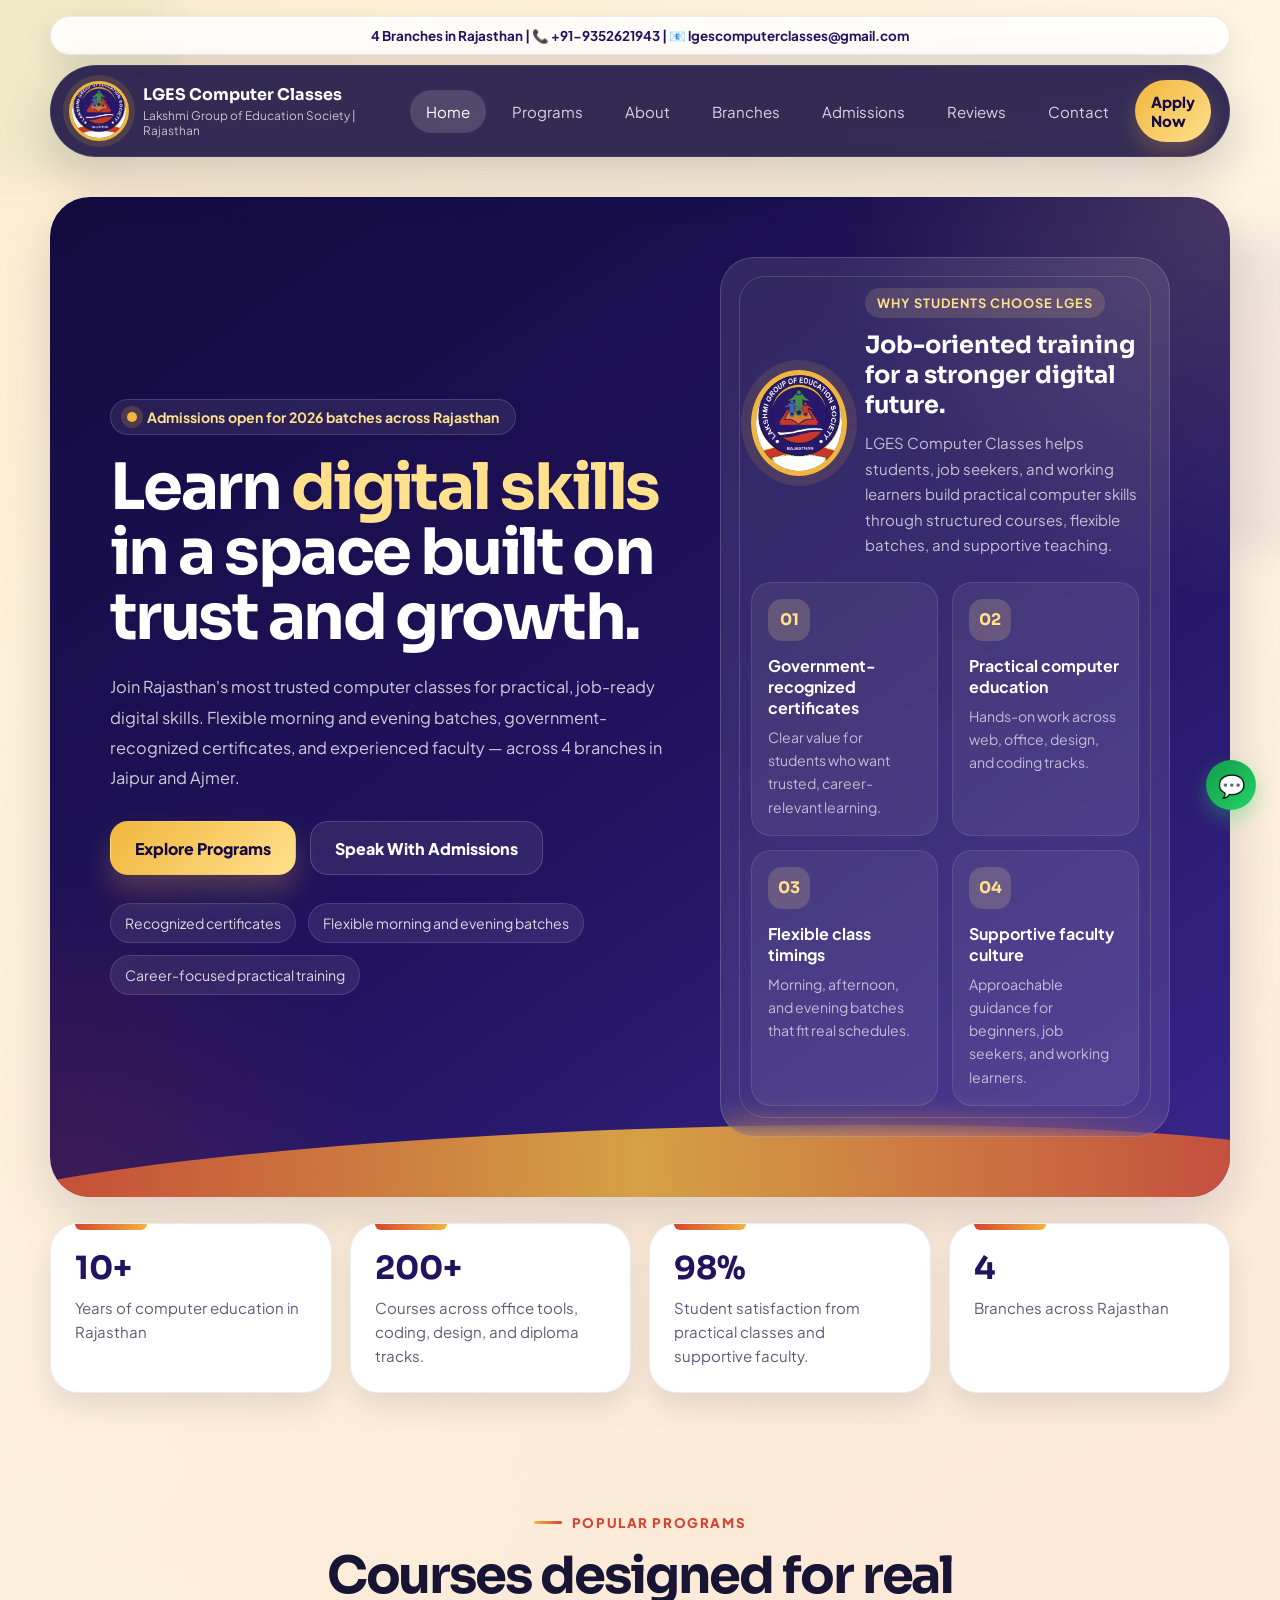
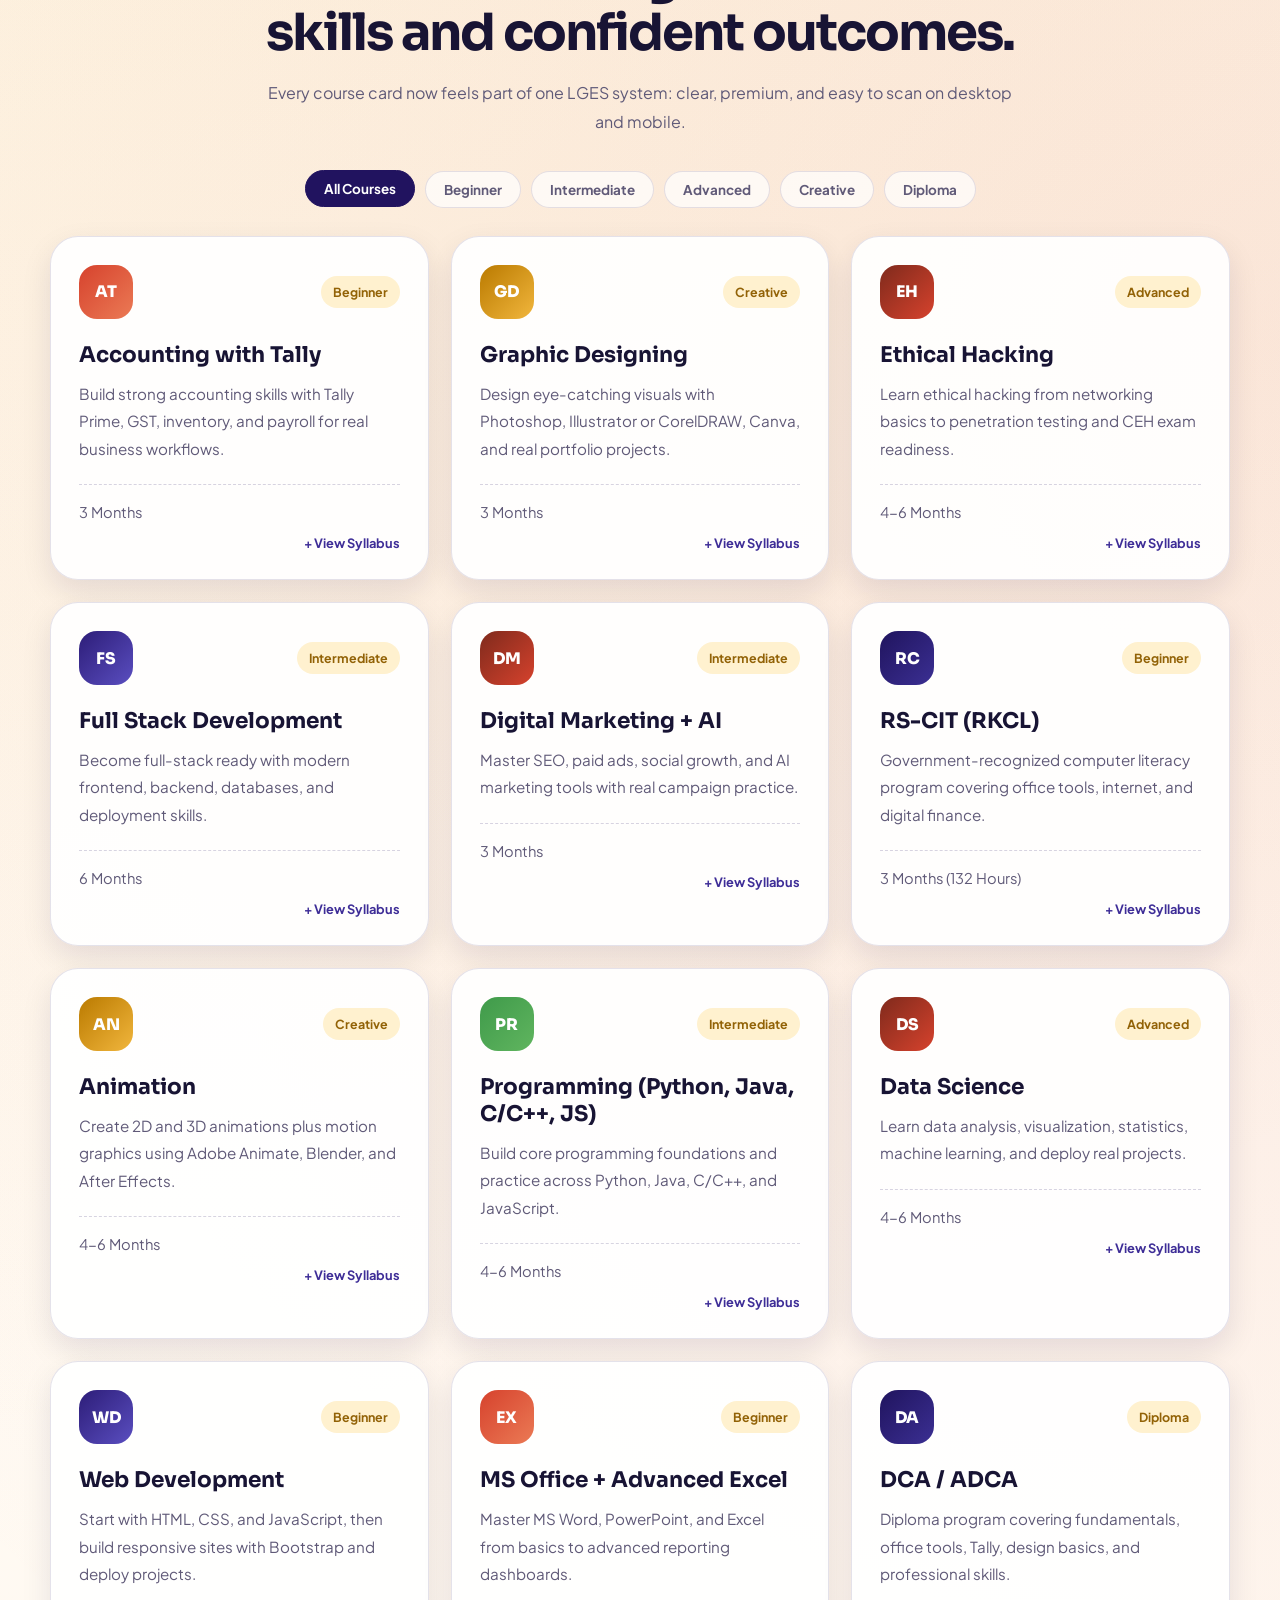
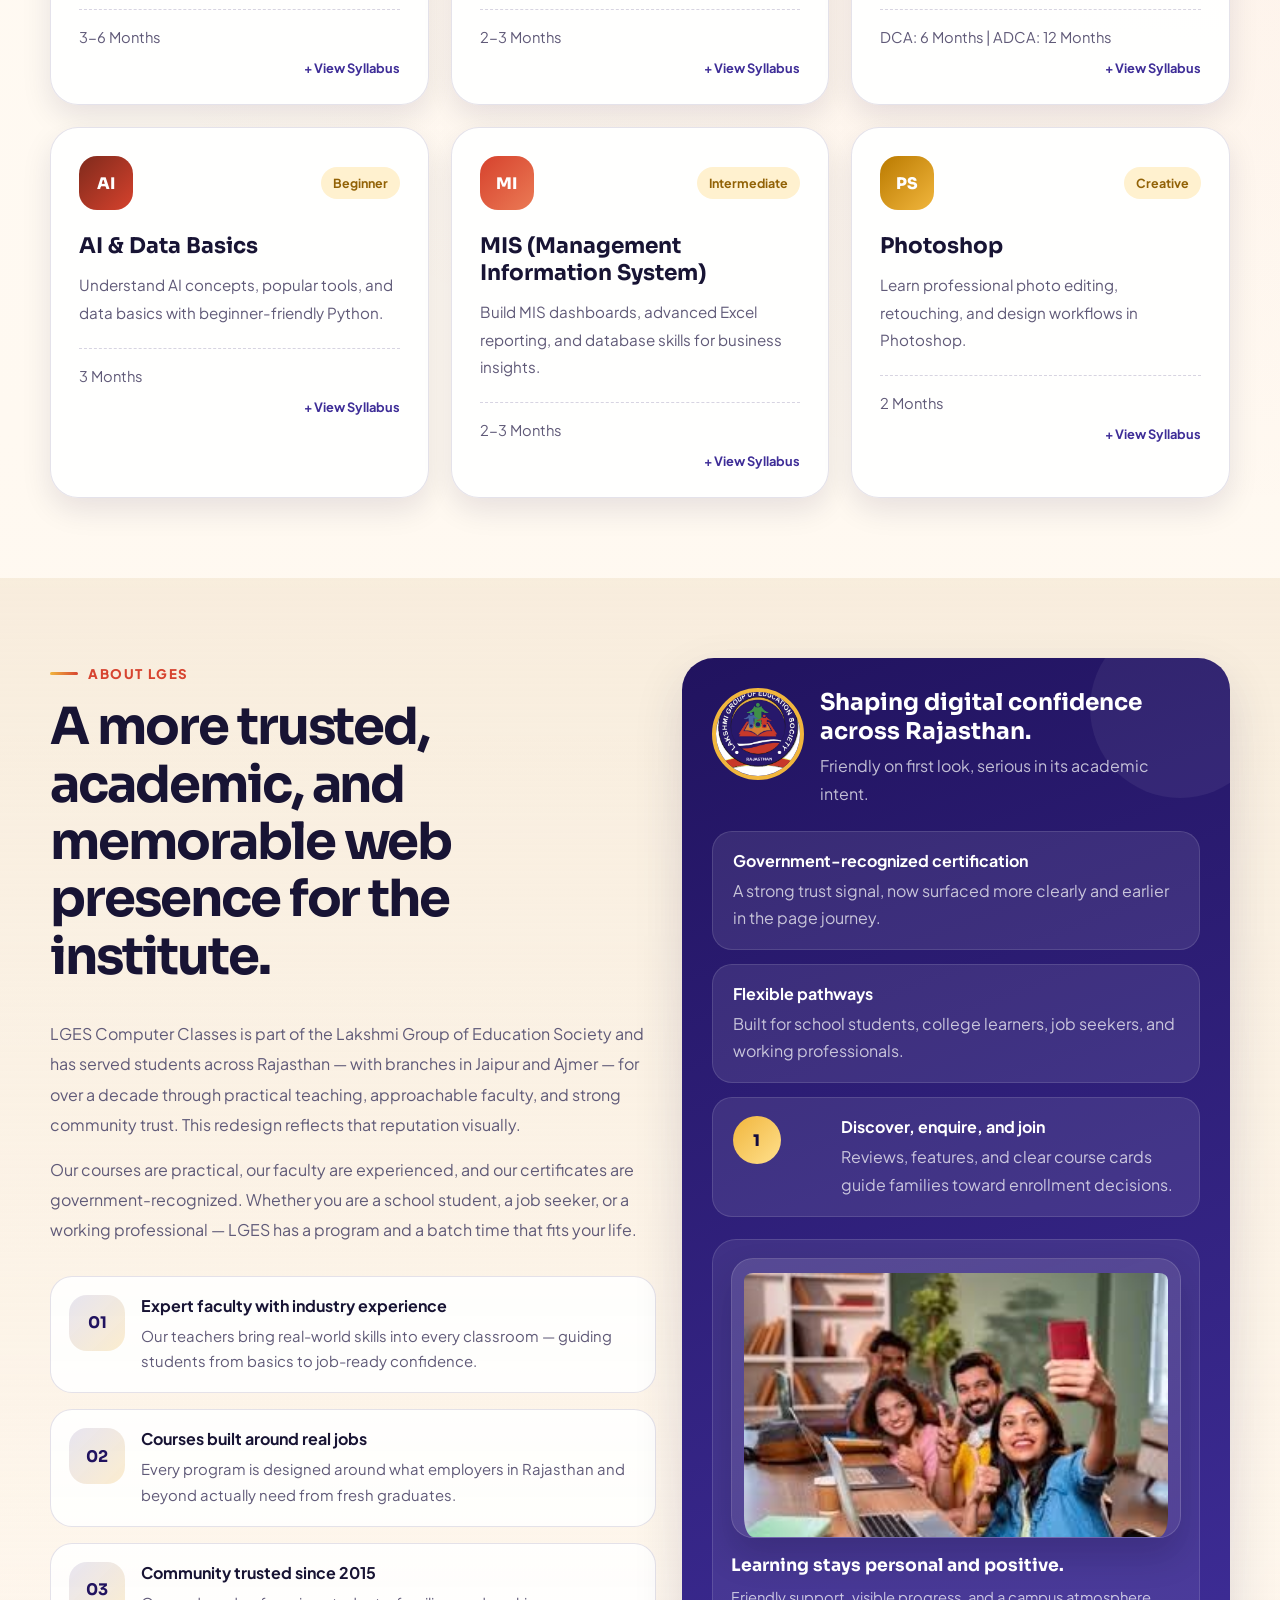
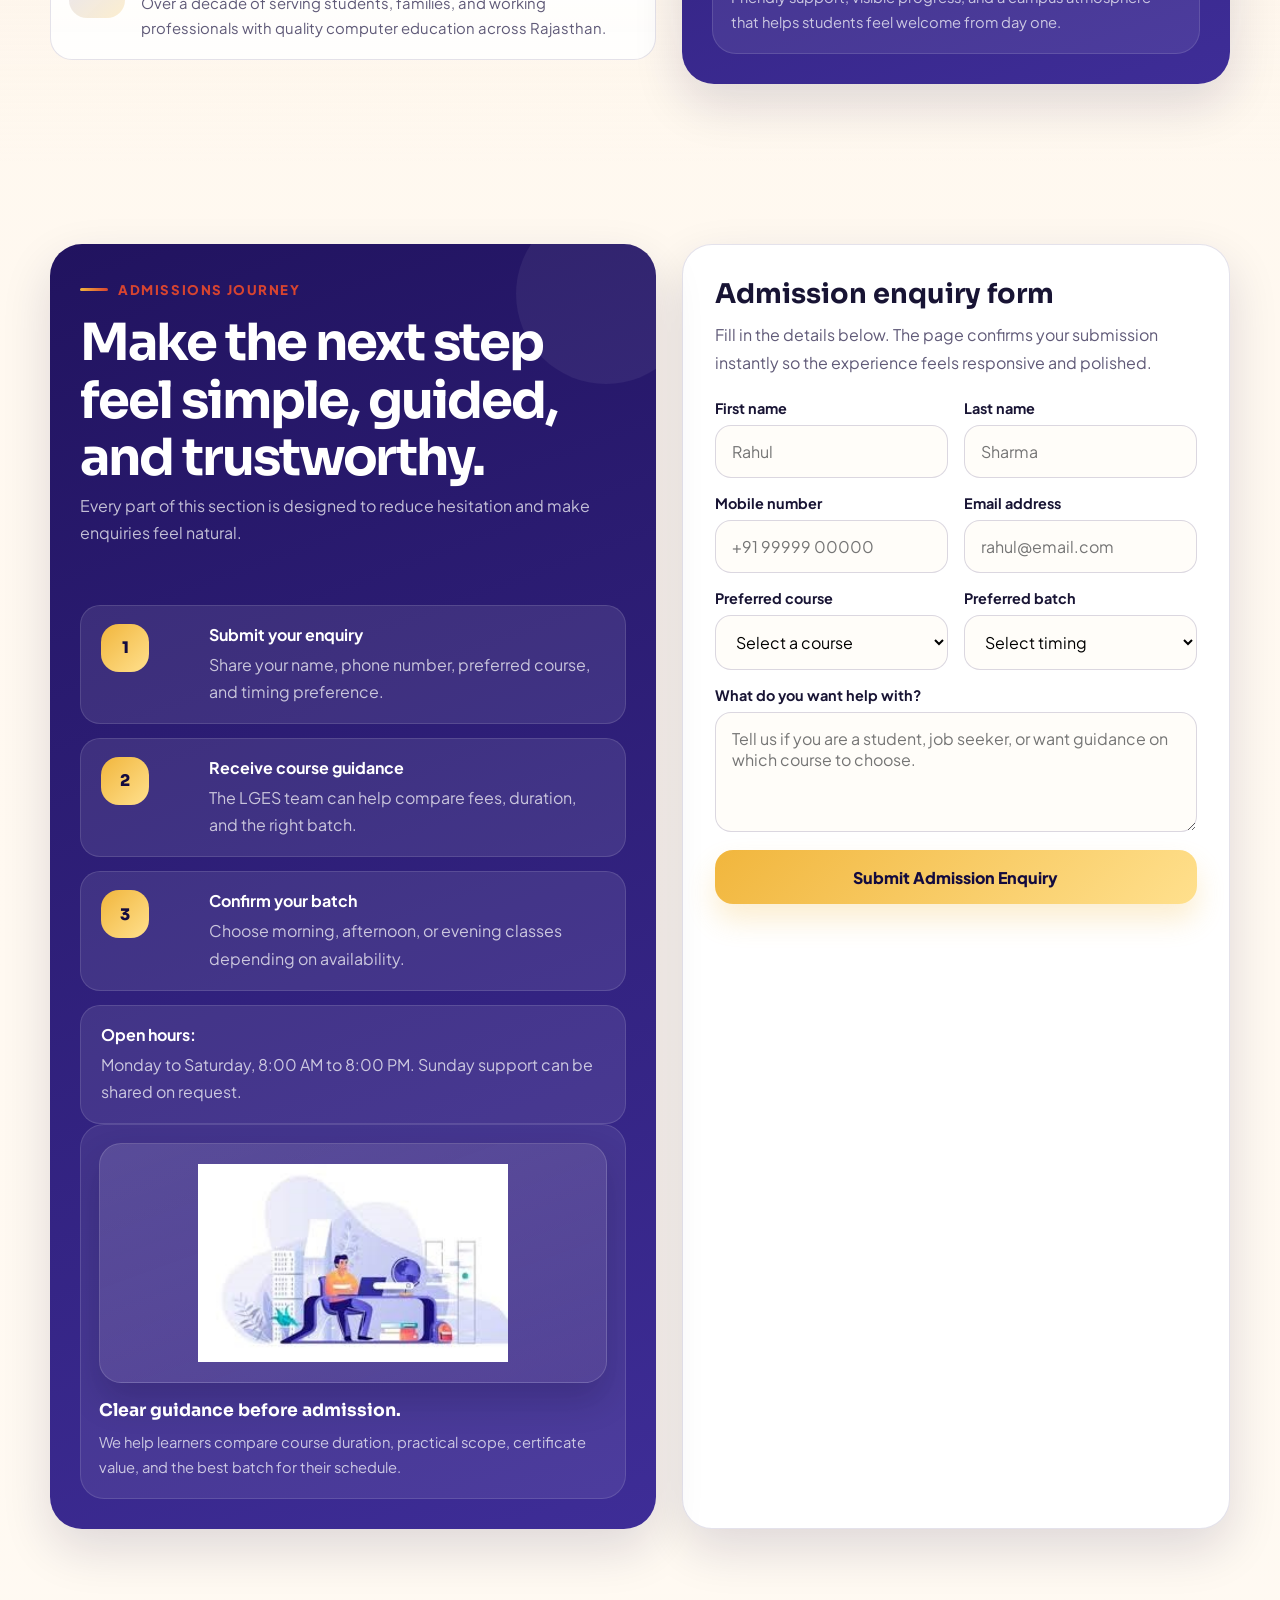
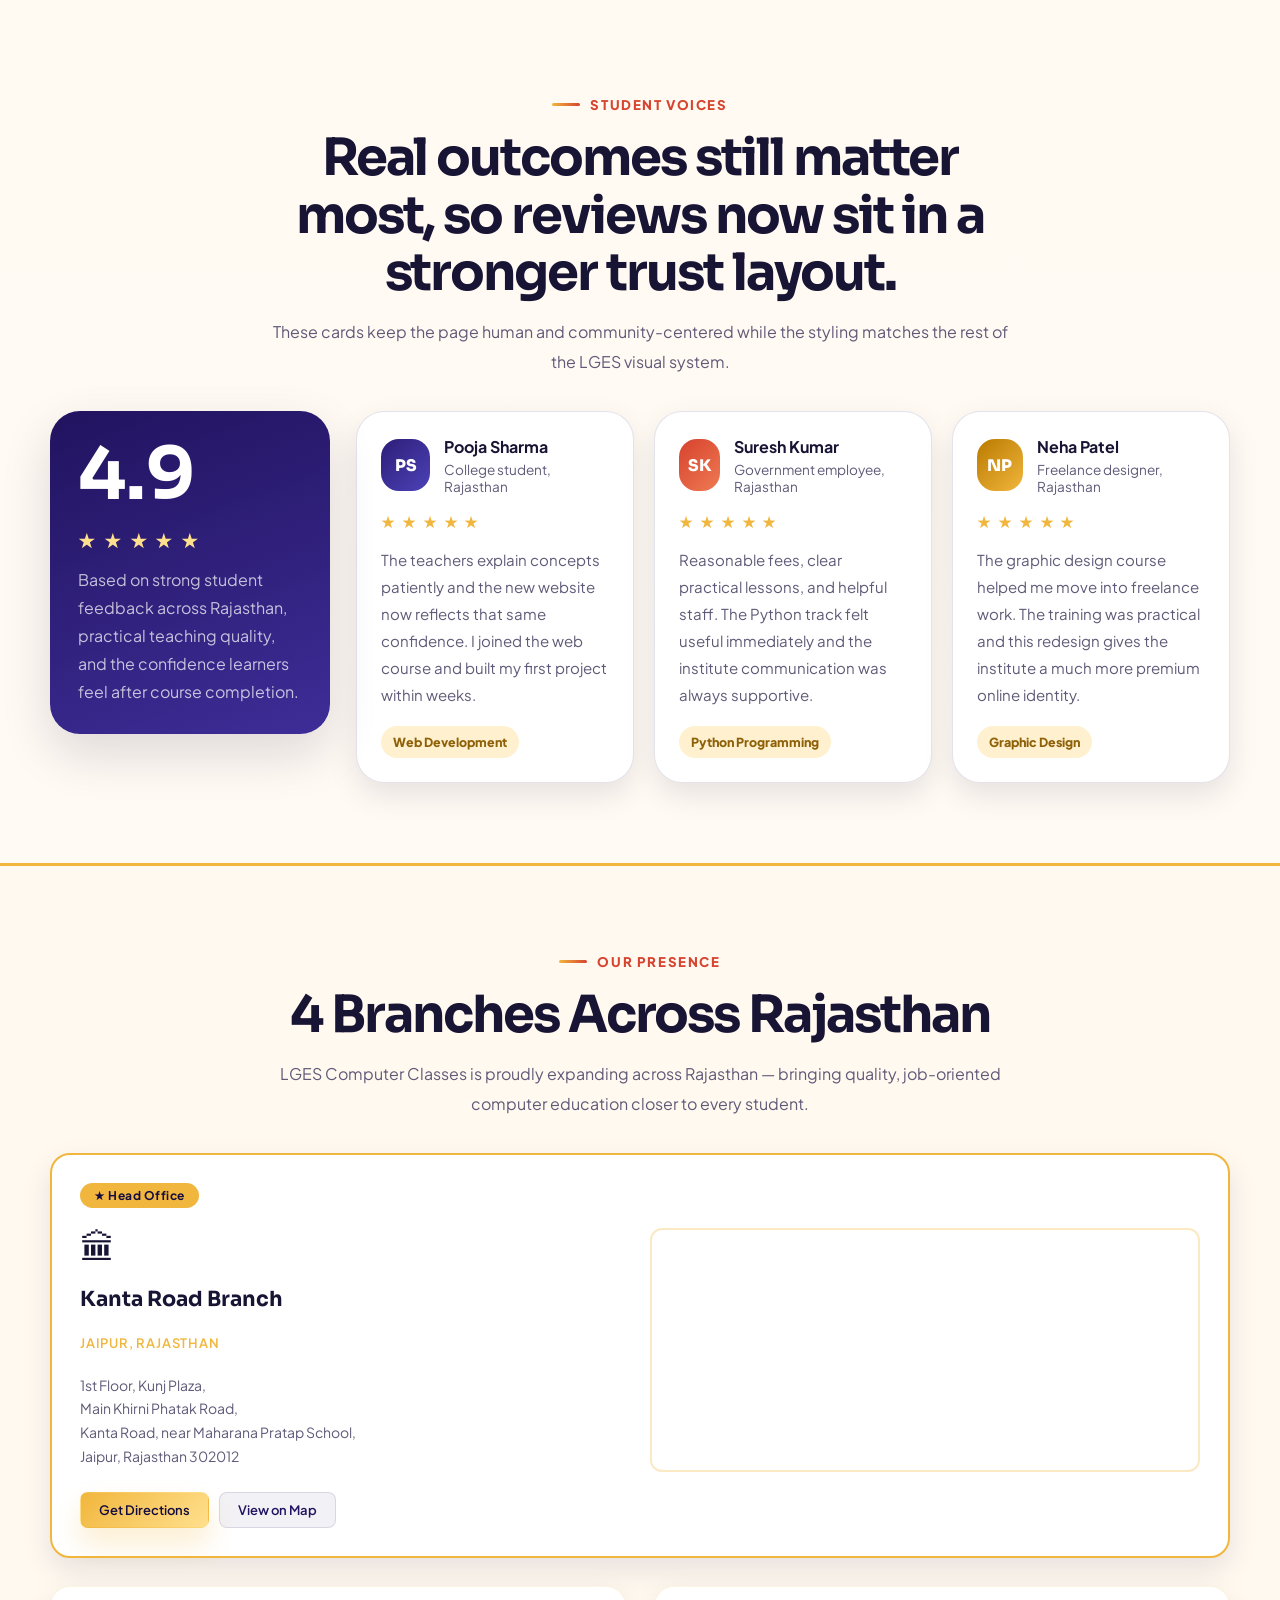
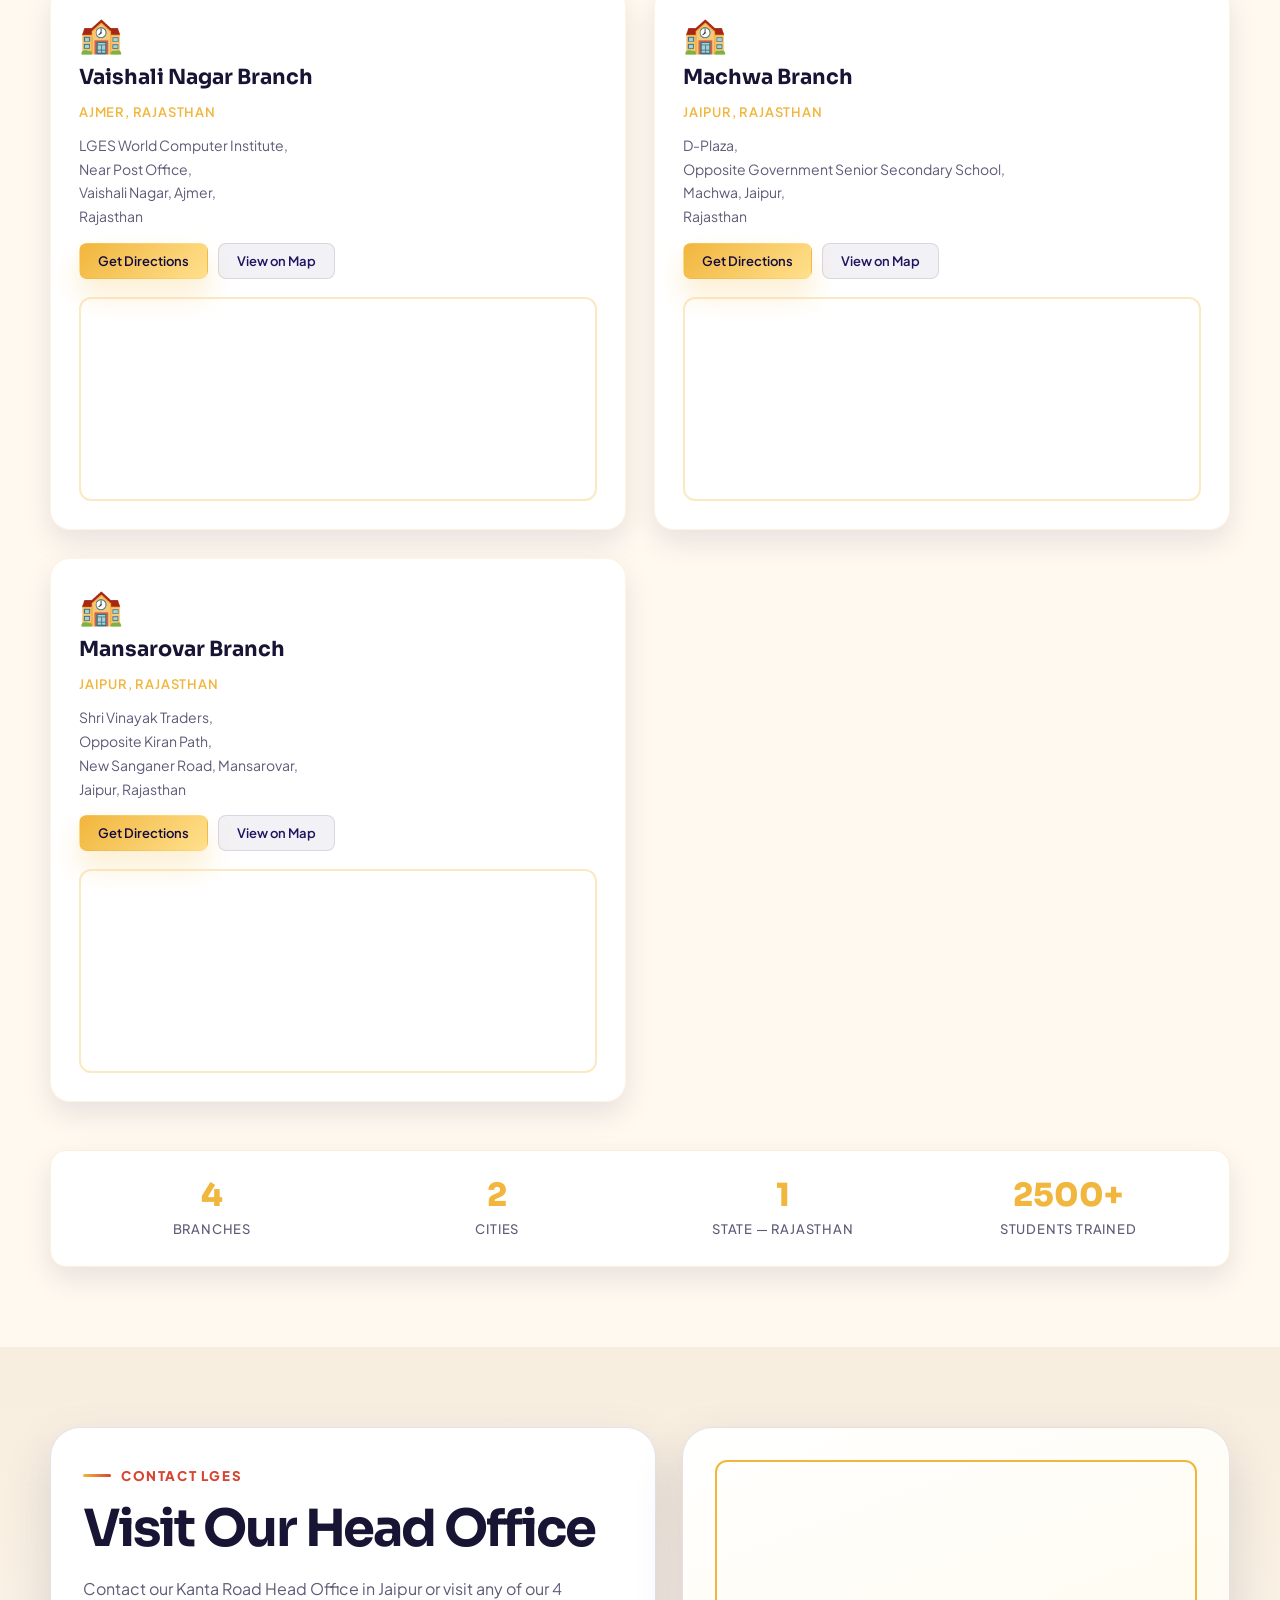
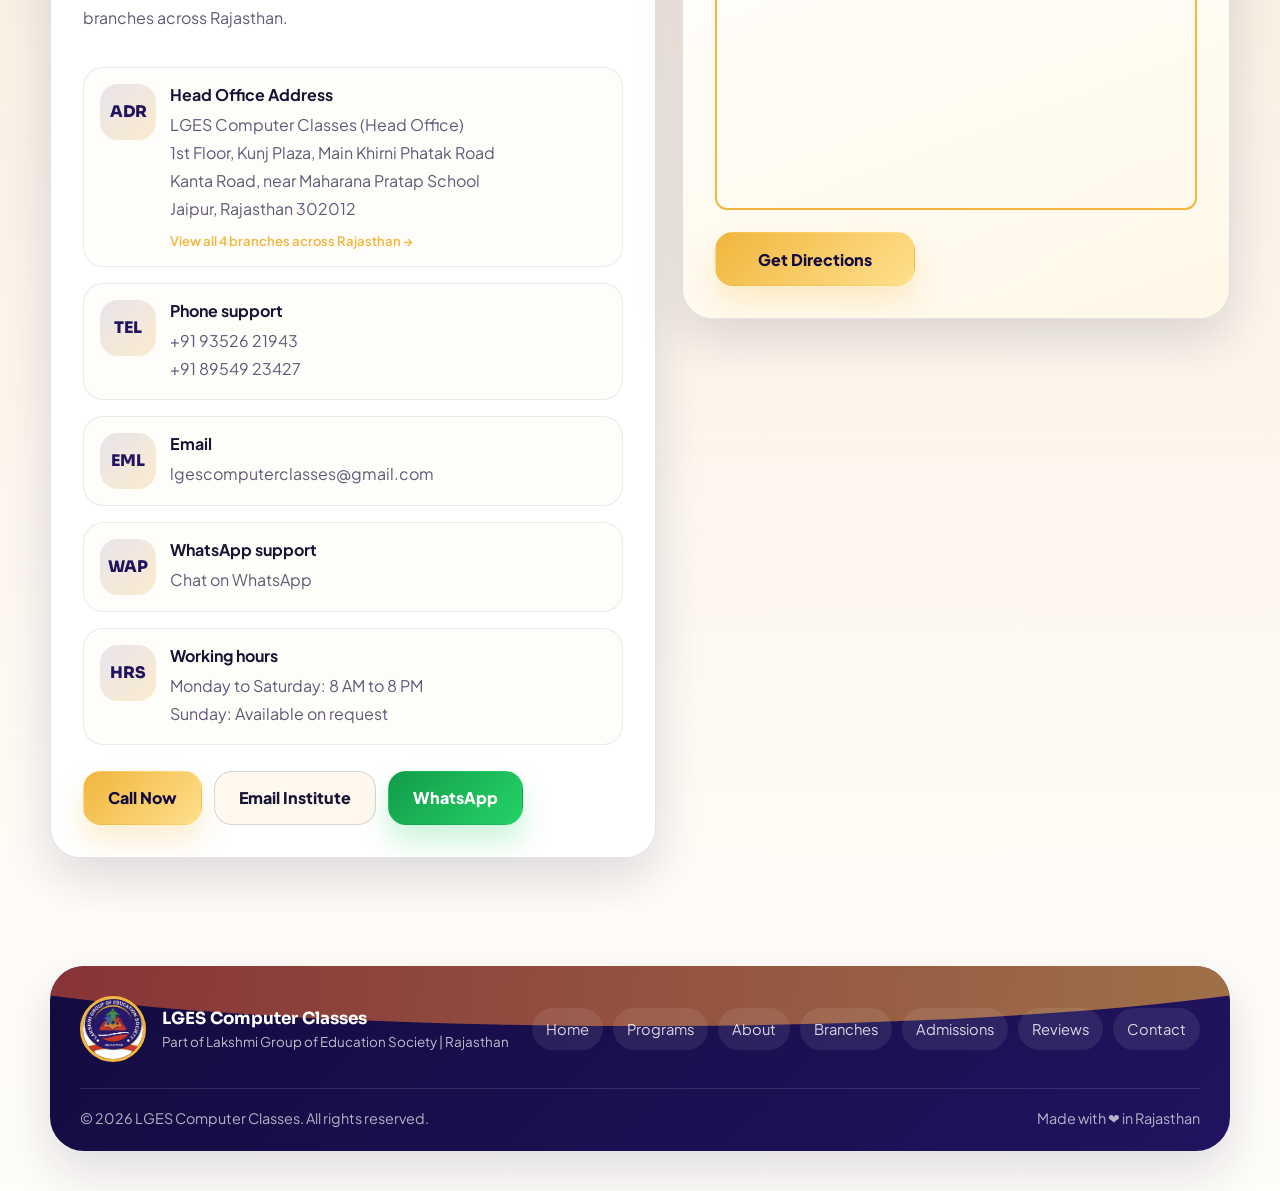
==== commit 90655906: "Add files via upload" ====
--- a/index.html
+++ b/index.html
@@ -3,23 +3,36 @@
 <head>
 <meta charset="UTF-8" />
 <meta name="viewport" content="width=device-width, initial-scale=1.0" />
-<title>LGES Computer Classes | Job-Oriented Training | Jaipur</title>
+<title>LGES Computer Classes | Job-Oriented Training | Rajasthan</title>
+<link rel="icon" type="image/jpeg" href="logo1.jpeg" />
+<link rel="apple-touch-icon" href="logo1.jpeg" />
+<meta name="description" content="LGES Computer Classes — Rajasthan's trusted computer institute with 4 branches in Jaipur and Ajmer. Web Development, Python, Tally, Graphic Design, DCA, AI courses. Government recognized certificates. Flexible batches." />
 <link rel="preconnect" href="https://fonts.googleapis.com" />
 <link rel="preconnect" href="https://fonts.gstatic.com" crossorigin />
 <link href="https://fonts.googleapis.com/css2?family=Plus+Jakarta+Sans:wght@400;500;600;700;800&family=Sora:wght@500;600;700;800&display=swap" rel="stylesheet" />
-<link rel="stylesheet" href="styles.css" />
+<link rel="stylesheet" href="style.css" />
 </head>
 <body>
 <header class="site-header">
-  <div class="container navbox">
-    <a class="brand" href="#home" aria-label="LGES home">
-      <img src="logo 1.jpeg" alt="Lakshmi Group of Education Society logo" />
-      <div><strong>LGES Computer Classes</strong><span>Lakshmi Group of Education Society | Jaipur, Rajasthan</span></div>
-    </a>
-    <button class="menu" type="button" aria-expanded="false" aria-controls="site-nav">Menu</button>
-    <nav class="site-nav" id="site-nav">
-      <a href="#home">Home</a><a href="#programs">Programs</a><a href="#about">About</a><a href="#admissions">Admissions</a><a href="#reviews">Reviews</a><a href="#contact">Contact</a><a class="cta" href="#admissions">Apply Now</a>
-    </nav>
+  <div class="container">
+    <div class="topbar">4 Branches in Rajasthan | 📞 +91-9352621943 | 📧 lgescomputerclasses@gmail.com</div>
+    <div class="navbox">
+      <a class="brand" href="#home" aria-label="LGES home">
+        <img src="logo1.jpeg" alt="Lakshmi Group of Education Society logo" />
+        <div><strong>LGES Computer Classes</strong><span>Lakshmi Group of Education Society | Rajasthan</span></div>
+      </a>
+      <button class="menu" type="button" aria-expanded="false" aria-controls="site-nav">Menu</button>
+      <nav class="site-nav" id="site-nav">
+        <a href="#home">Home</a>
+        <a href="#programs">Programs</a>
+        <a href="#about">About</a>
+        <a href="#branches">Branches</a>
+        <a href="#admissions">Admissions</a>
+        <a href="#reviews">Reviews</a>
+        <a href="#contact">Contact</a>
+        <a class="cta" href="#admissions">Apply Now</a>
+      </nav>
+    </div>
   </div>
 </header>
 <main>
@@ -27,10 +40,13 @@
     <div class="container hero-shell">
       <div class="hero-grid">
         <div class="hero-copy">
-          <div class="pill">Admissions open for 2026 batches in Jaipur</div>
+          <div class="pill">Admissions open for 2026 batches across Rajasthan</div>
           <h1>Learn <span class="hl">digital skills</span> in a space built on trust and growth.</h1>
-          <p>LGES Computer Classes now carries the same spirit as the logo: bold indigo foundations, saffron-gold highlights, ribbon-red energy, and a warm academic feel that builds confidence for students and parents.</p>
-          <div class="hero-actions"><a class="btn btn-primary" href="#programs">Explore Programs</a><a class="btn btn-secondary" href="#admissions">Speak With Admissions</a></div>
+          <p>Join Rajasthan's most trusted computer classes for practical, job-ready digital skills. Flexible morning and evening batches, government-recognized certificates, and experienced faculty — across 4 branches in Jaipur and Ajmer.</p>
+          <div class="hero-actions">
+            <a class="btn btn-primary" href="#programs">Explore Programs</a>
+            <a class="btn btn-secondary" href="#admissions">Speak With Admissions</a>
+          </div>
           <div class="hero-notes">
             <span>Recognized certificates</span>
             <span>Flexible morning and evening batches</span>
@@ -39,7 +55,14 @@
         </div>
         <div class="visual" aria-hidden="true">
           <div class="visual-main">
-            <div class="seal"><img src="logo 1.jpeg" alt="" /><div><span>Why students choose LGES</span><h2>Job-oriented training for a stronger digital future.</h2><p>LGES Computer Classes helps students, job seekers, and working learners build practical computer skills through structured courses, flexible batches, and supportive teaching.</p></div></div>
+            <div class="seal">
+              <img src="logo1.jpeg" alt="" />
+              <div>
+                <span>Why students choose LGES</span>
+                <h2>Job-oriented training for a stronger digital future.</h2>
+                <p>LGES Computer Classes helps students, job seekers, and working learners build practical computer skills through structured courses, flexible batches, and supportive teaching.</p>
+              </div>
+            </div>
             <div class="mini-grid">
               <div class="mini"><b>01</b><strong>Government-recognized certificates</strong><span>Clear value for students who want trusted, career-relevant learning.</span></div>
               <div class="mini"><b>02</b><strong>Practical computer education</strong><span>Hands-on work across web, office, design, and coding tracks.</span></div>
@@ -51,23 +74,242 @@
       </div>
     </div>
     <div class="container stats">
-      <article class="stat"><strong>10+</strong><span>Years of computer education in Jaipur.</span></article>
-      <article class="stat"><strong>15+</strong><span>Courses across office tools, coding, design, and diploma tracks.</span></article>
+      <article class="stat"><strong>10+</strong><span>Years of computer education in Rajasthan</span></article>
+      <article class="stat"><strong>200+</strong><span>Courses across office tools, coding, design, and diploma tracks.</span></article>
       <article class="stat"><strong>98%</strong><span>Student satisfaction from practical classes and supportive faculty.</span></article>
-      <article class="stat"><strong>6 Days</strong><span>Open throughout the week for students and working learners.</span></article>
+      <article class="stat"><strong>4</strong><span>Branches across Rajasthan</span></article>
     </div>
   </section>
 
-  <section class="section" id="programs">
+    <section class="section" id="programs">
     <div class="container">
-      <div class="head"><div class="kicker">Popular programs</div><h2>Courses designed for real skills and confident outcomes.</h2><p>Every course card now feels part of one LGES system: clear, premium, and easy to scan on desktop and mobile.</p></div>
+      <div class="head">
+        <div class="kicker">Popular programs</div>
+        <h2>Courses designed for real skills and confident outcomes.</h2>
+        <p>Every course card now feels part of one LGES system: clear, premium, and easy to scan on desktop and mobile.</p>
+      </div>
+            <div class="course-filters">
+        <button class="cf-btn active" data-filter="all">All Courses</button>
+        <button class="cf-btn" data-filter="beginner">Beginner</button>
+        <button class="cf-btn" data-filter="intermediate">Intermediate</button>
+        <button class="cf-btn" data-filter="advanced">Advanced</button>
+        <button class="cf-btn" data-filter="creative">Creative</button>
+        <button class="cf-btn" data-filter="diploma">Diploma</button>
+      </div>
       <div class="card-grid">
-        <article class="course"><div class="course-top"><div class="icon icon-wd">WD</div><span class="level">Beginner to Advanced</span></div><h3>Web Development</h3><p>Build responsive websites with HTML, CSS, JavaScript, layouts, forms, and project practice.</p><div class="meta"><span>3 to 6 months</span></div></article>
-        <article class="course"><div class="course-top"><div class="icon icon-ot">OT</div><span class="level">All levels</span></div><h3>MS Office and Tally</h3><p>Learn Excel, Word, PowerPoint, reporting, and Tally workflows used in offices and accounting roles.</p><div class="meta"><span>4 to 6 months</span></div></article>
-        <article class="course"><div class="course-top"><div class="icon icon-py">PY</div><span class="level">Intermediate</span></div><h3>Python Programming</h3><p>Study Python basics, logic building, data structures, scripting, and project-based practice.</p><div class="meta"><span>4 months</span></div></article>
-        <article class="course"><div class="course-top"><div class="icon icon-gd">GD</div><span class="level">Creative track</span></div><h3>Graphic Design</h3><p>Create posters, logos, branding assets, and social media visuals with practical software training.</p><div class="meta"><span>3 to 5 months</span></div></article>
-        <article class="course"><div class="course-top"><div class="icon icon-dca">DCA</div><span class="level">Diploma program</span></div><h3>DCA / ADCA</h3><p>Get a broad computer education foundation covering office tools, internet, typing, and software basics.</p><div class="meta"><span>6 to 12 months</span></div></article>
-        <article class="course"><div class="course-top"><div class="icon icon-ai">AI</div><span class="level">Future-ready</span></div><h3>AI and Data Basics</h3><p>Explore modern digital tools, automation thinking, introductory AI concepts, and useful productivity systems.</p><div class="meta"><span>3 months</span></div></article>
+        <article class="course" data-level="beginner">
+          <div class="course-top"><div class="icon icon-ot">AT</div><span class="level">Beginner</span></div>
+          <h3>Accounting with Tally</h3>
+          <p class="course-summary">Build strong accounting skills with Tally Prime, GST, inventory, and payroll for real business workflows.</p>
+          <div class="course-details">
+            <p class="module"><strong>Module 1 - Tally Fundamentals</strong> Introduction to Tally Prime, company creation and setup, ledger and group creation, voucher entry, day book, and trial balance.</p>
+            <p class="module"><strong>Module 2 - Accounting</strong> Balance sheet, profit and loss account, cash flow statement, bank reconciliation, cost centres, and budgets.</p>
+            <p class="module"><strong>Module 3 - GST and Taxation</strong> GST concepts and types, GST voucher entries, GSTR-1 and GSTR-3B filing, TDS and TCS entries, and e-way bill generation.</p>
+            <p class="module"><strong>Module 4 - Inventory and Payroll</strong> Stock items and groups, purchase and sales orders, inventory reports, employee master creation, payroll processing, and salary slips.</p>
+            <p class="module"><strong>Module 5 - Advanced Features</strong> Multi-currency transactions, job costing, Tally audit, data backup and restore, and export to Excel or PDF.</p>
+          </div>
+          <div class="meta"><span>3 Months</span></div>
+        </article>
+
+        <article class="course" data-level="creative">
+          <div class="course-top"><div class="icon icon-gd">GD</div><span class="level">Creative</span></div>
+          <h3>Graphic Designing</h3>
+          <p class="course-summary">Design eye-catching visuals with Photoshop, Illustrator or CorelDRAW, Canva, and real portfolio projects.</p>
+          <div class="course-details">
+            <p class="module"><strong>Module 1 - Design Fundamentals</strong> Principles of design, color theory and typography, logo design, image formats, and print versus digital work.</p>
+            <p class="module"><strong>Module 2 - Adobe Photoshop</strong> Layers and masks, retouching, color correction, text effects, and social media post design.</p>
+            <p class="module"><strong>Module 3 - Illustrator or CorelDRAW</strong> Vector graphics, logo and icon creation, pen tool mastery, business cards, and brochure design.</p>
+            <p class="module"><strong>Module 4 - Canva and Digital Design</strong> Templates, social creatives, YouTube thumbnails, posters, banners, and brand kit creation.</p>
+            <p class="module"><strong>Module 5 - Projects</strong> Brand identity project, magazine layout, portfolio creation, print-ready files, and final presentation.</p>
+          </div>
+          <div class="meta"><span>3 Months</span></div>
+        </article>
+
+        <article class="course" data-level="advanced">
+          <div class="course-top"><div class="icon icon-ai">EH</div><span class="level">Advanced</span></div>
+          <h3>Ethical Hacking</h3>
+          <p class="course-summary">Learn ethical hacking from networking basics to penetration testing and CEH exam readiness.</p>
+          <div class="course-details">
+            <p class="module"><strong>Module 1 - Networking Fundamentals</strong> OSI and TCP-IP model, IP addressing, DNS, DHCP, HTTP and HTTPS, firewalls, VPN, proxies, and Wireshark analysis.</p>
+            <p class="module"><strong>Module 2 - Linux and Command Line</strong> Linux basics, file permissions, bash scripting, Kali Linux setup, and essential tools.</p>
+            <p class="module"><strong>Module 3 - Reconnaissance and Scanning</strong> Passive and active recon, Nmap scanning, Nessus vulnerability scans, OSINT, and enumeration.</p>
+            <p class="module"><strong>Module 4 - Exploitation Techniques</strong> Metasploit, SQL injection, XSS and CSRF, password cracking, and social engineering.</p>
+            <p class="module"><strong>Module 5 - Web and Wireless Security</strong> OWASP Top 10, Burp Suite, Wi-Fi security, man-in-the-middle attacks, and reporting.</p>
+            <p class="module"><strong>Module 6 - CEH Exam Prep</strong> CEH overview, mock tests, legal and ethical guidelines, incident response basics, and career paths.</p>
+          </div>
+          <div class="meta"><span>4-6 Months</span></div>
+        </article>
+
+        <article class="course" data-level="intermediate">
+          <div class="course-top"><div class="icon icon-wd">FS</div><span class="level">Intermediate</span></div>
+          <h3>Full Stack Development</h3>
+          <p class="course-summary">Become full-stack ready with modern frontend, backend, databases, and deployment skills.</p>
+          <div class="course-details">
+            <p class="module"><strong>Module 1 - Frontend Basics</strong> HTML5, CSS3, responsive design, JavaScript ES6+, and DOM events.</p>
+            <p class="module"><strong>Module 2 - Advanced Frontend</strong> React components and hooks, state management, React Router, API integration, and Tailwind or Bootstrap.</p>
+            <p class="module"><strong>Module 3 - Backend Development</strong> Node.js and Express.js, REST APIs, authentication, middleware, and file uploads or email sending.</p>
+            <p class="module"><strong>Module 4 - Databases</strong> MongoDB and Mongoose, MySQL, CRUD operations, relationships, and aggregation or indexing.</p>
+            <p class="module"><strong>Module 5 - Deployment and Tools</strong> Git and GitHub, environment variables, deployment, domain setup, and security headers.</p>
+            <p class="module"><strong>Module 6 - Projects</strong> E-commerce site, blog or CMS, social media clone, dashboard, and final portfolio project.</p>
+          </div>
+          <div class="meta"><span>6 Months</span></div>
+        </article>
+
+        <article class="course" data-level="intermediate">
+          <div class="course-top"><div class="icon icon-ai">DM</div><span class="level">Intermediate</span></div>
+          <h3>Digital Marketing + AI</h3>
+          <p class="course-summary">Master SEO, paid ads, social growth, and AI marketing tools with real campaign practice.</p>
+          <div class="course-details">
+            <p class="module"><strong>Module 1 - Digital Marketing Fundamentals</strong> Marketing funnel, SEO basics, Google Search Console and Analytics, social strategy, and content marketing.</p>
+            <p class="module"><strong>Module 2 - Paid Advertising</strong> Google Ads, Meta Ads, ad copywriting, A/B testing, remarketing, and budget management.</p>
+            <p class="module"><strong>Module 3 - Social Media and Email</strong> Instagram and LinkedIn growth, YouTube SEO, email marketing, WhatsApp Business, and influencer campaigns.</p>
+            <p class="module"><strong>Module 4 - AI Tools for Marketing</strong> ChatGPT, AI image generation, AI SEO tools, AI video tools, and automation workflows.</p>
+            <p class="module"><strong>Module 5 - Analytics and Projects</strong> GA4 setup, conversion tracking, dashboard creation, live campaign project, and career guidance.</p>
+          </div>
+          <div class="meta"><span>3 Months</span></div>
+        </article>
+
+        <article class="course" data-level="beginner">
+          <div class="course-top"><div class="icon icon-dca">RC</div><span class="level">Beginner</span></div>
+          <h3>RS-CIT (RKCL)</h3>
+          <p class="course-summary">Government-recognized computer literacy program covering office tools, internet, and digital finance.</p>
+          <div class="course-details">
+            <p class="module"><strong>Module 1 - Computer Basics</strong> Hardware and software concepts, Windows basics, file management, and keyboard shortcuts.</p>
+            <p class="module"><strong>Module 2 - MS Office</strong> MS Word, MS Excel, MS PowerPoint, MS Access basics, printing, and page setup.</p>
+            <p class="module"><strong>Module 3 - Internet and Email</strong> Browsing, email management, search engines, social platforms, and useful Rajasthan portals.</p>
+            <p class="module"><strong>Module 4 - Digital Financial Literacy</strong> Online banking, UPI, e-wallets, mobile banking safety, and online shopping basics.</p>
+            <p class="module"><strong>Module 5 - Cyber Safety and E-Governance</strong> Cybersecurity basics, password safety, and Rajasthan government portals.</p>
+            <p class="module"><strong>Exam Pattern</strong> 35 MCQ questions, 70 marks total, 1 hour duration, no negative marking, online OMR-based exam by VMOU.</p>
+          </div>
+          <div class="meta"><span>3 Months (132 Hours)</span></div>
+        </article>
+
+        <article class="course" data-level="creative">
+          <div class="course-top"><div class="icon icon-gd">AN</div><span class="level">Creative</span></div>
+          <h3>Animation</h3>
+          <p class="course-summary">Create 2D and 3D animations plus motion graphics using Adobe Animate, Blender, and After Effects.</p>
+          <div class="course-details">
+            <p class="module"><strong>Module 1 - Animation Fundamentals</strong> 12 principles of animation, storyboarding, character design, timing, and 2D vs 3D.</p>
+            <p class="module"><strong>Module 2 - Adobe Animate</strong> Timeline animation, tweening, symbols and library management, interactive animation, and export formats.</p>
+            <p class="module"><strong>Module 3 - 3D Animation (Blender)</strong> Interface and navigation, modelling, rigging, keyframe animation, and rendering.</p>
+            <p class="module"><strong>Module 4 - After Effects</strong> Motion graphics, expressions, VFX, text animations, and green screen compositing.</p>
+            <p class="module"><strong>Module 5 - Video Editing and Projects</strong> Premiere Pro basics, trimming, transitions, audio sync, color grading, and final project.</p>
+          </div>
+          <div class="meta"><span>4-6 Months</span></div>
+        </article>
+
+        <article class="course" data-level="intermediate">
+          <div class="course-top"><div class="icon icon-py">PR</div><span class="level">Intermediate</span></div>
+          <h3>Programming (Python, Java, C/C++, JS)</h3>
+          <p class="course-summary">Build core programming foundations and practice across Python, Java, C/C++, and JavaScript.</p>
+          <div class="course-details">
+            <p class="module"><strong>Common Foundation</strong> Variables, data types, operators, conditions, loops, functions, arrays, and strings.</p>
+            <p class="module"><strong>Python</strong> Python syntax and OOP, file handling, NumPy and Pandas basics, Flask intro, and automation scripting.</p>
+            <p class="module"><strong>Java</strong> Java OOP, collections framework, exception handling, JDBC, and Spring Boot intro.</p>
+            <p class="module"><strong>C and C++</strong> Pointers, memory management, file I/O, classes and objects, and STL basics.</p>
+            <p class="module"><strong>JavaScript</strong> DOM manipulation, ES6+ features, async and await, Node.js basics, and npm.</p>
+            <p class="module"><strong>Projects and Practice</strong> Mini project per language, data structure practice, GitHub submissions, and a multi-language capstone.</p>
+          </div>
+          <div class="meta"><span>4-6 Months</span></div>
+        </article>
+
+        <article class="course" data-level="advanced">
+          <div class="course-top"><div class="icon icon-ai">DS</div><span class="level">Advanced</span></div>
+          <h3>Data Science</h3>
+          <p class="course-summary">Learn data analysis, visualization, statistics, machine learning, and deploy real projects.</p>
+          <div class="course-details">
+            <p class="module"><strong>Module 1 - Python for Data Science</strong> Python basics, NumPy, Pandas, data cleaning, and notebook workflow.</p>
+            <p class="module"><strong>Module 2 - Data Visualization</strong> Matplotlib and Seaborn, Plotly charts, Excel and Power BI, Tableau basics, and storytelling.</p>
+            <p class="module"><strong>Module 3 - Statistics and Mathematics</strong> Descriptive stats, probability, hypothesis testing, correlation, and regression.</p>
+            <p class="module"><strong>Module 4 - Machine Learning</strong> Supervised and unsupervised learning, decision trees, model evaluation, and scikit-learn.</p>
+            <p class="module"><strong>Module 5 - SQL and Databases</strong> SQL queries, database design, Python-SQL integration, MongoDB basics, and ETL pipelines.</p>
+            <p class="module"><strong>Module 6 - Projects and Deployment</strong> EDA project, prediction model, Kaggle practice, Flask deployment, and portfolio.</p>
+          </div>
+          <div class="meta"><span>4-6 Months</span></div>
+        </article>
+
+        <article class="course" data-level="beginner">
+          <div class="course-top"><div class="icon icon-wd">WD</div><span class="level">Beginner</span></div>
+          <h3>Web Development</h3>
+          <p class="course-summary">Start with HTML, CSS, and JavaScript, then build responsive sites with Bootstrap and deploy projects.</p>
+          <div class="course-details">
+            <p class="module"><strong>Module 1 - HTML5</strong> Structure, semantic tags, headings, lists, links, multimedia, forms, and APIs.</p>
+            <p class="module"><strong>Module 2 - CSS3</strong> Selectors, box model, Flexbox and Grid, responsive design, and animations.</p>
+            <p class="module"><strong>Module 3 - JavaScript</strong> Variables and functions, DOM manipulation, events, Fetch API, and form validation.</p>
+            <p class="module"><strong>Module 4 - Bootstrap and Frameworks</strong> Bootstrap grid and components, utilities, Tailwind intro, and responsive layouts.</p>
+            <p class="module"><strong>Module 5 - Projects and Deployment</strong> Portfolio site, business landing page, e-commerce product page, blog template, and deployment.</p>
+          </div>
+          <div class="meta"><span>3-6 Months</span></div>
+        </article>
+
+        <article class="course" data-level="beginner">
+          <div class="course-top"><div class="icon icon-ot">EX</div><span class="level">Beginner</span></div>
+          <h3>MS Office + Advanced Excel</h3>
+          <p class="course-summary">Master MS Word, PowerPoint, and Excel from basics to advanced reporting dashboards.</p>
+          <div class="course-details">
+            <p class="module"><strong>MS Word</strong> Document formatting, tables, mail merge, track changes, headers and footers, and PDF export.</p>
+            <p class="module"><strong>MS PowerPoint</strong> Slide layouts, animations, master slides, charts, and presentation delivery tips.</p>
+            <p class="module"><strong>MS Excel - Basics</strong> Spreadsheet navigation, formulas, sorting, filtering, conditional formatting, and charts.</p>
+            <p class="module"><strong>Advanced Excel</strong> Lookups, pivot tables, IF and SUMIF functions, Power Query, and macros or VBA.</p>
+            <p class="module"><strong>MIS Reports in Excel</strong> Dashboard creation, dynamic charts, date and time functions, and what-if analysis.</p>
+          </div>
+          <div class="meta"><span>2-3 Months</span></div>
+        </article>
+
+        <article class="course" data-level="diploma">
+          <div class="course-top"><div class="icon icon-dca">DA</div><span class="level">Diploma</span></div>
+          <h3>DCA / ADCA</h3>
+          <p class="course-summary">Diploma program covering fundamentals, office tools, Tally, design basics, and professional skills.</p>
+          <div class="course-details">
+            <p class="module"><strong>DCA - Part 1 (Months 1-3)</strong> Computer fundamentals, Windows, MS Office, internet and email, and typing practice.</p>
+            <p class="module"><strong>DCA - Part 2 (Months 4-6)</strong> Tally basics, accounting and GST entry, graphic design basics, Photoshop intro, and mini project.</p>
+            <p class="module"><strong>ADCA - Additional Modules (Months 7-12)</strong> Advanced Tally and payroll, web basics, C programming, database management, and advanced design.</p>
+            <p class="module"><strong>ADCA - Professional Skills</strong> E-commerce and digital literacy, cybersecurity awareness, MIS reports, communication skills, and industry project.</p>
+          </div>
+          <div class="meta"><span>DCA: 6 Months | ADCA: 12 Months</span></div>
+        </article>
+
+        <article class="course" data-level="beginner">
+          <div class="course-top"><div class="icon icon-ai">AI</div><span class="level">Beginner</span></div>
+          <h3>AI & Data Basics</h3>
+          <p class="course-summary">Understand AI concepts, popular tools, and data basics with beginner-friendly Python.</p>
+          <div class="course-details">
+            <p class="module"><strong>Module 1 - Introduction to AI</strong> What is AI, history, types, ML vs deep learning, applications, and ethics.</p>
+            <p class="module"><strong>Module 2 - AI Tools for Everyone</strong> ChatGPT, Gemini, AI image and video tools, and productivity assistants.</p>
+            <p class="module"><strong>Module 3 - Data Basics</strong> Data types, Excel basics, data visualization, and Google Sheets intro.</p>
+            <p class="module"><strong>Module 4 - Python Basics for AI</strong> Python setup, variables, loops, Pandas CSV, and simple data visualization.</p>
+            <p class="module"><strong>Module 5 - Projects and Career</strong> No-code chatbot, automation task, AI presentation, career paths, and final project.</p>
+          </div>
+          <div class="meta"><span>3 Months</span></div>
+        </article>
+
+        <article class="course" data-level="intermediate">
+          <div class="course-top"><div class="icon icon-ot">MI</div><span class="level">Intermediate</span></div>
+          <h3>MIS (Management Information System)</h3>
+          <p class="course-summary">Build MIS dashboards, advanced Excel reporting, and database skills for business insights.</p>
+          <div class="course-details">
+            <p class="module"><strong>Module 1 - MIS Fundamentals</strong> MIS role in business, information system types, DSS, and data flow.</p>
+            <p class="module"><strong>Module 2 - Advanced Excel for MIS</strong> Dashboard design, pivot tables, lookups, named ranges, and Power Query.</p>
+            <p class="module"><strong>Module 3 - Reporting and Analytics</strong> KPI tracking, sales and HR reports, conditional formatting, and charts.</p>
+            <p class="module"><strong>Module 4 - Database and Tools</strong> MS Access basics, SQL SELECT queries, Google Sheets collaboration, and Power BI intro.</p>
+            <p class="module"><strong>Module 5 - Projects</strong> Sales MIS dashboard, HR attendance tracker, inventory report, budget analysis, and live data project.</p>
+          </div>
+          <div class="meta"><span>2-3 Months</span></div>
+        </article>
+
+        <article class="course" data-level="creative">
+          <div class="course-top"><div class="icon icon-gd">PS</div><span class="level">Creative</span></div>
+          <h3>Photoshop</h3>
+          <p class="course-summary">Learn professional photo editing, retouching, and design workflows in Photoshop.</p>
+          <div class="course-details">
+            <p class="module"><strong>Module 1 - Interface and Basics</strong> Workspace, resolution, selection tools, crop and transform, and saving formats.</p>
+            <p class="module"><strong>Module 2 - Layers and Masking</strong> Layer types, masks, blending modes, layer styles, and non-destructive editing.</p>
+            <p class="module"><strong>Module 3 - Retouching and Editing</strong> Spot healing, clone stamp, dodge and burn, background removal, and content-aware fill.</p>
+            <p class="module"><strong>Module 4 - Colour and Effects</strong> Curves, Hue and Saturation, Camera Raw basics, filters, grading, and textures.</p>
+            <p class="module"><strong>Module 5 - Design Projects</strong> Social posts, movie poster, product mockups, digital art, and final portfolio.</p>
+          </div>
+          <div class="meta"><span>2 Months</span></div>
+        </article>
       </div>
     </div>
   </section>
@@ -76,23 +318,23 @@
     <div class="container about-grid">
       <div class="about-copy">
         <div class="head left"><div class="kicker">About LGES</div><h2>A more trusted, academic, and memorable web presence for the institute.</h2></div>
-        <p>LGES Computer Classes is part of the Lakshmi Group of Education Society and has served Jaipur learners for years through practical teaching, approachable faculty, and strong community trust. This redesign reflects that reputation visually.</p>
-        <p>Instead of feeling generic, the website now feels society-backed: rich indigo foundations, gold emphasis, crest-like framing, and warmer human details that match the spirit of the logo.</p>
+        <p>LGES Computer Classes is part of the Lakshmi Group of Education Society and has served students across Rajasthan — with branches in Jaipur and Ajmer — for over a decade through practical teaching, approachable faculty, and strong community trust. This redesign reflects that reputation visually.</p>
+        <p>Our courses are practical, our faculty are experienced, and our certificates are government-recognized. Whether you are a school student, a job seeker, or a working professional — LGES has a program and a batch time that fits your life.</p>
         <div class="list">
-          <div class="list-item"><b>01</b><div><strong>Personal mentorship, not anonymous classrooms</strong><span>Students can understand the course journey quickly and feel supported from inquiry to enrollment.</span></div></div>
-          <div class="list-item"><b>02</b><div><strong>Practical learning with visible structure</strong><span>Clear program blocks, admissions steps, and trust sections help visitors move without confusion.</span></div></div>
-          <div class="list-item"><b>03</b><div><strong>A visual identity that belongs to LGES</strong><span>Curved sections, ribbon energy, circular logos, and strong contrast make the site feel branded.</span></div></div>
+          <div class="list-item"><b>01</b><div><strong>Expert faculty with industry experience</strong><span>Our teachers bring real-world skills into every classroom — guiding students from basics to job-ready confidence.</span></div></div>
+          <div class="list-item"><b>02</b><div><strong>Courses built around real jobs</strong><span>Every program is designed around what employers in Rajasthan and beyond actually need from fresh graduates.</span></div></div>
+          <div class="list-item"><b>03</b><div><strong>Community trusted since 2015</strong><span>Over a decade of serving students, families, and working professionals with quality computer education across Rajasthan.</span></div></div>
         </div>
       </div>
       <aside class="panel media-panel">
-        <div class="panel-top"><img src="logo 1.jpeg" alt="Lakshmi Group of Education Society seal" /><div><h3>Shaping digital confidence in Jaipur.</h3><p>Friendly on first look, serious in its academic intent.</p></div></div>
+        <div class="panel-top"><img src="logo1.jpeg" alt="Lakshmi Group of Education Society seal" /><div><h3>Shaping digital confidence across Rajasthan.</h3><p>Friendly on first look, serious in its academic intent.</p></div></div>
         <div class="band">
           <article><strong>Government-recognized certification</strong><p>A strong trust signal, now surfaced more clearly and earlier in the page journey.</p></article>
           <article><strong>Flexible pathways</strong><p>Built for school students, college learners, job seekers, and working professionals.</p></article>
           <article class="step"><div class="icon step-icon round">1</div><div><strong>Discover, enquire, and join</strong><p>Reviews, features, and clear course cards guide families toward enrollment decisions.</p></div></article>
         </div>
         <div class="image-card">
-          <img src="../SKY%20Tech/images/hero_bg.png" alt="Happy students learning together" />
+          <img class="media-photo" src="Happy students learning together.jpg" alt="Happy students learning together" />
           <div class="image-caption">
             <strong>Learning stays personal and positive.</strong>
             <span>Friendly support, visible progress, and a campus atmosphere that helps students feel welcome from day one.</span>
@@ -113,7 +355,7 @@
           <article><strong>Open hours:</strong><p>Monday to Saturday, 8:00 AM to 8:00 PM. Sunday support can be shared on request.</p></article>
         </div>
         <div class="support-card">
-          <img src="../SKY%20Tech/images/hero_illustration_web_development.png" alt="Computer skills and web development illustration" />
+          <img class="media-illustration" src="Computer skills and web development illustration.jpg" alt="Computer skills and web development illustration" />
           <div class="support-copy">
             <strong>Clear guidance before admission.</strong>
             <p>We help learners compare course duration, practical scope, certificate value, and the best batch for their schedule.</p>
@@ -137,52 +379,241 @@
       </form>
     </div>
   </section>
+
   <section class="section" id="reviews">
     <div class="container">
       <div class="head"><div class="kicker">Student voices</div><h2>Real outcomes still matter most, so reviews now sit in a stronger trust layout.</h2><p>These cards keep the page human and community-centered while the styling matches the rest of the LGES visual system.</p></div>
       <div class="review-shell">
-        <aside class="review-side"><strong>4.9</strong><div class="stars">&#9733; &#9733; &#9733; &#9733; &#9733;</div><p>Based on strong local student feedback, practical teaching quality, and the confidence learners feel after course completion.</p></aside>
+        <aside class="review-side"><strong>4.9</strong><div class="stars">&#9733; &#9733; &#9733; &#9733; &#9733;</div><p>Based on strong student feedback across Rajasthan, practical teaching quality, and the confidence learners feel after course completion.</p></aside>
         <div class="review-grid">
-          <article class="review"><div class="review-top"><div class="review-avatar avatar-ps">PS</div><div><strong>Pooja Sharma</strong><span class="review-role">College student, Jaipur</span></div></div><div class="stars review-stars">&#9733; &#9733; &#9733; &#9733; &#9733;</div><p class="review-text">The teachers explain concepts patiently and the new website now reflects that same confidence. I joined the web course and built my first project within weeks.</p><span class="review-tag">Web Development</span></article>
-          <article class="review"><div class="review-top"><div class="review-avatar avatar-sk">SK</div><div><strong>Suresh Kumar</strong><span class="review-role">Government employee, Jaipur</span></div></div><div class="stars review-stars">&#9733; &#9733; &#9733; &#9733; &#9733;</div><p class="review-text">Reasonable fees, clear practical lessons, and helpful staff. The Python track felt useful immediately and the institute communication was always supportive.</p><span class="review-tag">Python Programming</span></article>
-          <article class="review"><div class="review-top"><div class="review-avatar avatar-np">NP</div><div><strong>Neha Patel</strong><span class="review-role">Freelance designer, Jaipur</span></div></div><div class="stars review-stars">&#9733; &#9733; &#9733; &#9733; &#9733;</div><p class="review-text">The graphic design course helped me move into freelance work. The training was practical and this redesign gives the institute a much more premium online identity.</p><span class="review-tag">Graphic Design</span></article>
+          <article class="review"><div class="review-top"><div class="review-avatar avatar-ps">PS</div><div><strong>Pooja Sharma</strong><span class="review-role">College student, Rajasthan</span></div></div><div class="stars review-stars">&#9733; &#9733; &#9733; &#9733; &#9733;</div><p class="review-text">The teachers explain concepts patiently and the new website now reflects that same confidence. I joined the web course and built my first project within weeks.</p><span class="review-tag">Web Development</span></article>
+          <article class="review"><div class="review-top"><div class="review-avatar avatar-sk">SK</div><div><strong>Suresh Kumar</strong><span class="review-role">Government employee, Rajasthan</span></div></div><div class="stars review-stars">&#9733; &#9733; &#9733; &#9733; &#9733;</div><p class="review-text">Reasonable fees, clear practical lessons, and helpful staff. The Python track felt useful immediately and the institute communication was always supportive.</p><span class="review-tag">Python Programming</span></article>
+          <article class="review"><div class="review-top"><div class="review-avatar avatar-np">NP</div><div><strong>Neha Patel</strong><span class="review-role">Freelance designer, Rajasthan</span></div></div><div class="stars review-stars">&#9733; &#9733; &#9733; &#9733; &#9733;</div><p class="review-text">The graphic design course helped me move into freelance work. The training was practical and this redesign gives the institute a much more premium online identity.</p><span class="review-tag">Graphic Design</span></article>
         </div>
       </div>
     </div>
   </section>
 
-  <section class="section about" id="contact">
+  <section class="section" id="branches">
+    <div class="container">
+      <div class="head">
+        <div class="kicker">Our Presence</div>
+        <h2>4 Branches Across Rajasthan</h2>
+        <p>LGES Computer Classes is proudly expanding across Rajasthan — bringing quality, job-oriented computer education closer to every student.</p>
+      </div>
+      <div class="branches-grid">
+        <div class="branch-card branch-head">
+          <div class="branch-badge-wrap">
+            <span class="branch-hq-badge">★ Head Office</span>
+          </div>
+          <div class="branch-icon">🏛</div>
+          <h3>Kanta Road Branch</h3>
+          <p class="branch-location">Jaipur, Rajasthan</p>
+          <div class="branch-address">
+            <p>1st Floor, Kunj Plaza,<br />
+               Main Khirni Phatak Road,<br />
+               Kanta Road, near Maharana Pratap School,<br />
+               Jaipur, Rajasthan 302012</p>
+          </div>
+          <div class="branch-actions">
+            <a href="https://www.google.com/maps/dir/?api=1&destination=26.940385746321407,75.74312902424305" target="_blank" rel="noopener" class="btn btn-primary branch-btn">
+              Get Directions
+            </a>
+            <a href="https://www.google.com/maps?q=26.940385746321407,75.74312902424305" target="_blank" rel="noopener" class="btn btn-secondary branch-btn">
+              View on Map
+            </a>
+          </div>
+          <div class="branch-map">
+            <iframe
+              src="https://www.google.com/maps?q=26.940385746321407,75.74312902424305&z=16&output=embed"
+              title="LGES Kanta Road Head Office"
+              loading="lazy"
+              allowfullscreen=""
+              referrerpolicy="no-referrer-when-downgrade">
+            </iframe>
+          </div>
+        </div>
+
+        <div class="branch-card">
+          <div class="branch-icon">🏫</div>
+          <h3>Vaishali Nagar Branch</h3>
+          <p class="branch-location">Ajmer, Rajasthan</p>
+          <div class="branch-address">
+            <p>LGES World Computer Institute,<br />
+               Near Post Office,<br />
+               Vaishali Nagar, Ajmer,<br />
+               Rajasthan</p>
+          </div>
+          <div class="branch-actions">
+            <a href="https://www.google.com/maps/dir/?api=1&destination=26.492444,74.627999" target="_blank" rel="noopener" class="btn btn-primary branch-btn">
+              Get Directions
+            </a>
+            <a href="https://www.google.com/maps?q=26.492444,74.627999" target="_blank" rel="noopener" class="btn btn-secondary branch-btn">
+              View on Map
+            </a>
+          </div>
+          <div class="branch-map">
+            <iframe
+              src="https://www.google.com/maps?q=26.492444,74.627999&z=16&output=embed"
+              title="LGES Vaishali Nagar Ajmer Branch"
+              loading="lazy"
+              allowfullscreen=""
+              referrerpolicy="no-referrer-when-downgrade">
+            </iframe>
+          </div>
+        </div>
+
+        <div class="branch-card">
+          <div class="branch-icon">🏫</div>
+          <h3>Machwa Branch</h3>
+          <p class="branch-location">Jaipur, Rajasthan</p>
+          <div class="branch-address">
+            <p>D-Plaza,<br />
+               Opposite Government Senior Secondary School,<br />
+               Machwa, Jaipur,<br />
+               Rajasthan</p>
+          </div>
+          <div class="branch-actions">
+            <a href="https://www.google.com/maps/dir/?api=1&destination=26.965972,75.657222" target="_blank" rel="noopener" class="btn btn-primary branch-btn">
+              Get Directions
+            </a>
+            <a href="https://www.google.com/maps?q=26.965972,75.657222" target="_blank" rel="noopener" class="btn btn-secondary branch-btn">
+              View on Map
+            </a>
+          </div>
+          <div class="branch-map">
+            <iframe
+              src="https://www.google.com/maps?q=26.965972,75.657222&z=16&output=embed"
+              title="LGES Machwa Jaipur Branch"
+              loading="lazy"
+              allowfullscreen=""
+              referrerpolicy="no-referrer-when-downgrade">
+            </iframe>
+          </div>
+        </div>
+
+        <div class="branch-card">
+          <div class="branch-icon">🏫</div>
+          <h3>Mansarovar Branch</h3>
+          <p class="branch-location">Jaipur, Rajasthan</p>
+          <div class="branch-address">
+            <p>Shri Vinayak Traders,<br />
+               Opposite Kiran Path,<br />
+               New Sanganer Road, Mansarovar,<br />
+               Jaipur, Rajasthan</p>
+          </div>
+          <div class="branch-actions">
+            <a href="https://www.google.com/maps/dir/?api=1&destination=26.865803,75.752389" target="_blank" rel="noopener" class="btn btn-primary branch-btn">
+              Get Directions
+            </a>
+            <a href="https://www.google.com/maps?q=26.865803,75.752389" target="_blank" rel="noopener" class="btn btn-secondary branch-btn">
+              View on Map
+            </a>
+          </div>
+          <div class="branch-map">
+            <iframe
+              src="https://www.google.com/maps?q=26.865803,75.752389&z=16&output=embed"
+              title="LGES Mansarovar Jaipur Branch"
+              loading="lazy"
+              allowfullscreen=""
+              referrerpolicy="no-referrer-when-downgrade">
+            </iframe>
+          </div>
+        </div>
+      </div>
+
+      <div class="branch-summary">
+        <div class="branch-summary-item">
+          <strong>4</strong><span>Branches</span>
+        </div>
+        <div class="branch-summary-item">
+          <strong>2</strong><span>Cities</span>
+        </div>
+        <div class="branch-summary-item">
+          <strong>1</strong><span>State — Rajasthan</span>
+        </div>
+        <div class="branch-summary-item">
+          <strong>2500+</strong><span>Students Trained</span>
+        </div>
+      </div>
+    </div>
+  </section>
+
+    <section class="section about" id="contact">
     <div class="container info-grid">
       <div class="plain">
-        <div class="head left"><div class="kicker">Contact LGES</div><h2>Reach the institute quickly and confidently.</h2><p>The contact section is now easier to scan, with stronger hierarchy and cleaner action buttons for calls, email, and WhatsApp.</p></div>
+        <div class="head left"><div class="kicker">Contact LGES</div><h2>Visit Our Head Office</h2><p>Contact our Kanta Road Head Office in Jaipur or visit any of our 4 branches across Rajasthan.</p></div>
         <div class="contact-list">
-          <div class="contact-item"><div class="contact-badge">ADR</div><div class="contact-copy"><strong>Institute address</strong><p>LGES Computer Classes<br />1st Floor, Kunj Plaza, Main Khirni Phatak Road<br />Kanta Road, near Maharana Pratap School<br />Jaipur, Rajasthan 302012</p></div></div>
+          <div class="contact-item"><div class="contact-badge">ADR</div><div class="contact-copy"><strong>Head Office Address</strong><p>LGES Computer Classes (Head Office)<br />1st Floor, Kunj Plaza, Main Khirni Phatak Road<br />Kanta Road, near Maharana Pratap School<br />Jaipur, Rajasthan 302012</p><a href="#branches" class="branch-link">View all 4 branches across Rajasthan &rarr;</a></div></div>
           <div class="contact-item"><div class="contact-badge">TEL</div><div class="contact-copy"><strong>Phone support</strong><p><a href="tel:+919352621943">+91 93526 21943</a><br /><a href="tel:+918954923427">+91 89549 23427</a></p></div></div>
-          <div class="contact-item"><div class="contact-badge">EML</div><div class="contact-copy"><strong>Email</strong><p><a href="https://mail.google.com/mail/?view=cm&fs=1&to=lgescomputerclasses@gmail.com" target="_blank" rel="noopener noreferrer">lgescomputerclasses@gmail.com</a></p></div></div>
-          <div class="contact-item"><div class="contact-badge">WAP</div><div class="contact-copy"><strong>WhatsApp support</strong><p><a class="js-whatsapp-link" href="https://wa.me/919352621943?text=Hello%20LGES%20Computer%20Classes%2C%20I%20want%20course%20information." data-whatsapp-phone="919352621943" data-whatsapp-text="Hello LGES Computer Classes, I want course information." target="_blank" rel="noopener noreferrer">Chat on WhatsApp</a></p></div></div>
+          <div class="contact-item"><div class="contact-badge">EML</div><div class="contact-copy"><strong>Email</strong><p><a href="mailto:lgescomputerclasses@gmail.com">lgescomputerclasses@gmail.com</a></p></div></div>
+          <div class="contact-item"><div class="contact-badge">WAP</div><div class="contact-copy"><strong>WhatsApp support</strong><p><a class="js-whatsapp-link" href="https://wa.me/918954923427?text=Hello%20LGES%20Computer%20Classes%2C%20I%20want%20course%20information." data-whatsapp-phone="918954923427" data-whatsapp-text="Hello LGES Computer Classes, I want course information." target="_blank" rel="noopener noreferrer">Chat on WhatsApp</a></p></div></div>
           <div class="contact-item"><div class="contact-badge">HRS</div><div class="contact-copy"><strong>Working hours</strong><p>Monday to Saturday: 8 AM to 8 PM<br />Sunday: Available on request</p></div></div>
         </div>
-        <div class="contact-actions"><a class="btn btn-primary" href="tel:+919352621943">Call Now</a><a class="btn btn-light" href="https://mail.google.com/mail/?view=cm&fs=1&to=lgescomputerclasses@gmail.com" target="_blank" rel="noopener noreferrer">Email Institute</a><a class="btn btn-whatsapp js-whatsapp-link" href="https://wa.me/919352621943?text=Hello%20LGES%20Computer%20Classes%2C%20I%20want%20course%20information." data-whatsapp-phone="919352621943" data-whatsapp-text="Hello LGES Computer Classes, I want course information." target="_blank" rel="noopener noreferrer">WhatsApp</a></div>
+        <div class="contact-actions"><a class="btn btn-primary" href="tel:+919352621943">Call Now</a><a class="btn btn-light" href="mailto:lgescomputerclasses@gmail.com">Email Institute</a><a class="btn btn-whatsapp js-whatsapp-link" href="https://wa.me/918954923427?text=Hello%20LGES%20Computer%20Classes%2C%20I%20want%20course%20information." data-whatsapp-phone="918954923427" data-whatsapp-text="Hello LGES Computer Classes, I want course information." target="_blank" rel="noopener noreferrer">WhatsApp</a></div>
       </div>
       <div class="plain location map-panel">
         <div class="map-frame-wrap">
           <iframe
             src="https://www.google.com/maps?q=26.940385746321407,75.74312902424305&z=17&output=embed"
-            title="LGES Computer Classes location on Google Maps"
+            title="LGES Computer Classes Head Office on Google Maps"
             loading="lazy"
             allowfullscreen=""
             referrerpolicy="no-referrer-when-downgrade"
-            style="border:2px solid #e8a800;border-radius:12px;width:100%;height:350px;"
-          ></iframe>
+            style="border:2px solid #f1b63d;border-radius:12px;width:100%;height:350px;">
+          </iframe>
         </div>
         <div class="map-actions">
-          <a class="btn btn-primary map-directions" href="https://www.google.com/maps/dir/?api=1&destination=26.940385746321407,75.74312902424305" target="_blank" rel="noopener noreferrer">Get Directions</a>
+          <a class="btn btn-primary map-directions"
+             href="https://www.google.com/maps/dir/?api=1&destination=26.940385746321407,75.74312902424305"
+             target="_blank" rel="noopener noreferrer">Get Directions</a>
         </div>
       </div>
     </div>
   </section>
 </main>
-<footer class="site-footer"><div class="container footer-box"><div class="footer-top"><div class="footer-brand"><img src="logo 1.jpeg" alt="LGES logo" /><div><strong>LGES Computer Classes</strong><span>Part of Lakshmi Group of Education Society | Jaipur, Rajasthan</span></div></div><div class="footer-links"><a href="#home">Home</a><a href="#programs">Programs</a><a href="#about">About</a><a href="#admissions">Admissions</a><a href="#contact">Contact</a></div></div><div class="footer-bottom"><span>&copy; 2026 LGES Computer Classes. All rights reserved.</span><span>Built with a logo-matched interface inspired by the LGES identity.</span></div></div></footer>
+<footer class="site-footer">
+  <div class="container footer-box">
+    <div class="footer-top">
+      <div class="footer-brand">
+        <img src="logo1.jpeg" alt="LGES logo" />
+        <div><strong>LGES Computer Classes</strong><span>Part of Lakshmi Group of Education Society | Rajasthan</span></div>
+      </div>
+      <div class="footer-links">
+        <a href="#home">Home</a>
+        <a href="#programs">Programs</a>
+        <a href="#about">About</a>
+        <a href="#branches">Branches</a>
+        <a href="#admissions">Admissions</a>
+        <a href="#reviews">Reviews</a>
+        <a href="#contact">Contact</a>
+      </div>
+    </div>
+    <div class="footer-bottom">
+      <span>&copy; 2026 LGES Computer Classes. All rights reserved.</span>
+      <span>Made with &#10084; in Rajasthan</span>
+    </div>
+  </div>
+</footer>
+<a class="whatsapp-float js-whatsapp-link"
+   href="https://wa.me/918954923427?text=Hello%20LGES%20Computer%20Classes%2C%20I%20want%20course%20information."
+   data-whatsapp-phone="918954923427"
+   data-whatsapp-text="Hello LGES Computer Classes, I want course information."
+   target="_blank" rel="noopener noreferrer"
+   aria-label="Chat on WhatsApp">
+  &#128172;
+</a>
+<button id="back-to-top" aria-label="Back to top">&uarr;</button>
 <script src="script.js"></script>
 </body>
 </html>
+
+
+
+
+
+
+
+
+
+
--- a/style.css
+++ b/style.css
@@ -0,0 +1,443 @@
+*{margin:0;padding:0;box-sizing:border-box}
+:root{
+  --indigo:#21135f;--indigo-dark:#130b3f;--indigo-soft:#3e2d97;--gold:#f1b63d;--gold-soft:#ffe08d;
+  --red:#d74430;--green:#3f9a4a;--cream:#fff9f0;--sand:#f5e8d5;--ink:#181434;--muted:#605a78;
+  --white:#fff;--line:rgba(33,19,95,.12);--shadow:0 20px 50px rgba(18,11,63,.14);--shadow-sm:0 12px 30px rgba(18,11,63,.1)
+}
+html{scroll-behavior:smooth}
+body{
+  font-family:'Plus Jakarta Sans',sans-serif;color:var(--ink);
+  background:radial-gradient(circle at top left,rgba(241,182,61,.22),transparent 28%),radial-gradient(circle at right 18%,rgba(215,68,48,.1),transparent 20%),linear-gradient(180deg,#fffdf9 0%,#fff8ef 42%,#fffdf9 100%);
+  overflow-x:hidden
+}
+body::before,body::after{content:"";position:fixed;z-index:-1;border-radius:50%;filter:blur(16px);opacity:.5}
+body::before{width:300px;height:300px;left:-120px;top:-120px;background:rgba(63,154,74,.13)}
+body::after{width:320px;height:320px;right:-140px;top:26%;background:rgba(62,45,151,.12)}
+img{display:block;max-width:100%}
+a{text-decoration:none;color:inherit}button,input,select,textarea{font:inherit}
+section[id]{scroll-margin-top:96px}
+.container{width:min(1180px,calc(100% - 32px));margin:0 auto}
+.site-header{position:sticky;top:0;z-index:50;padding:16px 0}
+.navbox{display:flex;align-items:center;justify-content:space-between;gap:18px;padding:14px 18px;border-radius:999px;background:rgba(19,11,63,.86);backdrop-filter:blur(16px);border:1px solid rgba(255,255,255,.08);box-shadow:0 18px 50px rgba(19,11,63,.18)}
+.brand{display:flex;align-items:center;gap:14px;min-width:0}.brand img{width:60px;height:60px;flex:0 0 60px;border-radius:50%;object-fit:cover;border:3px solid var(--gold);box-shadow:0 0 0 6px rgba(241,182,61,.14)}
+.brand strong{display:block;font-family:'Sora',sans-serif;font-size:1rem;color:var(--white)}
+.brand span{display:block;margin-top:3px;font-size:.74rem;color:rgba(255,255,255,.72)}
+.site-nav{display:flex;align-items:center;gap:10px}.site-nav a{padding:12px 16px;border-radius:999px;font-size:.94rem;color:rgba(255,255,255,.8);transition:.2s ease}.site-nav a:hover{background:rgba(255,255,255,.08);color:var(--white);transform:translateY(-1px)}
+.site-nav a.nav-active{background:rgba(255,255,255,.14);color:var(--white)}
+.site-nav .cta{background:linear-gradient(135deg,var(--gold),var(--gold-soft));color:var(--indigo-dark);font-weight:800;box-shadow:0 10px 22px rgba(241,182,61,.24)}
+.menu{display:none;border:none;border-radius:999px;background:rgba(255,255,255,.08);color:var(--white);padding:12px 16px;font-weight:700;cursor:pointer}
+.btn{display:inline-flex;align-items:center;justify-content:center;min-height:54px;padding:0 24px;border-radius:18px;font-weight:800;border:1px solid transparent;transition:.2s ease}
+.btn:hover{transform:translateY(-2px)}.btn-primary{background:linear-gradient(135deg,var(--gold),var(--gold-soft));color:var(--indigo-dark);box-shadow:0 16px 28px rgba(241,182,61,.24)}
+.btn-secondary{background:rgba(255,255,255,.08);color:var(--white);border-color:rgba(255,255,255,.16)}
+.hero{padding:24px 0 34px}.hero-shell{position:relative;overflow:hidden;padding:60px;border-radius:40px;color:var(--white);background:radial-gradient(circle at top right,rgba(255,224,141,.18),transparent 26%),radial-gradient(circle at bottom left,rgba(215,68,48,.16),transparent 22%),linear-gradient(145deg,var(--indigo-dark) 0%,var(--indigo) 54%,#38258b 100%);box-shadow:var(--shadow)}
+.hero-shell::after{content:"";position:absolute;left:-10%;right:-10%;bottom:-72px;height:140px;background:linear-gradient(90deg,var(--red),var(--gold),var(--red));border-radius:50% 50% 0 0;opacity:.86;transform:rotate(-2deg)}
+.hero-grid{position:relative;z-index:1;display:grid;grid-template-columns:minmax(0,1.12fr) minmax(320px,.88fr);gap:38px;align-items:center}
+.pill{display:inline-flex;align-items:center;gap:10px;padding:8px 16px;border-radius:999px;background:rgba(255,255,255,.08);border:1px solid rgba(255,255,255,.14);color:var(--gold-soft);font-size:.88rem;font-weight:700}.pill::before{content:"";width:10px;height:10px;border-radius:50%;background:var(--gold);box-shadow:0 0 0 6px rgba(241,182,61,.18)}
+.hero-copy h1{max-width:none;font-family:'Sora',sans-serif;font-size:clamp(2.7rem,5vw,5rem);line-height:1.02;letter-spacing:-.04em;margin-top:20px}.hero-copy .hl{color:var(--gold-soft)}
+.hero-copy p{max-width:610px;margin-top:22px;font-size:1.02rem;line-height:1.85;color:rgba(255,255,255,.78)}
+.hero-actions{display:flex;flex-wrap:wrap;gap:14px;margin-top:28px}
+.hero-notes{display:flex;flex-wrap:wrap;gap:12px;margin-top:28px}
+.hero-notes span{padding:10px 14px;border-radius:999px;background:rgba(255,255,255,.08);border:1px solid rgba(255,255,255,.12);font-size:.88rem;color:rgba(255,255,255,.82)}
+.visual{position:relative;min-height:auto;display:flex;align-items:stretch}.visual-main{position:relative;inset:auto;width:100%;padding:30px;border-radius:34px;background:rgba(255,255,255,.1);border:1px solid rgba(255,255,255,.16);backdrop-filter:blur(14px)}
+.visual-main::before{content:"";position:absolute;inset:18px;border-radius:26px;border:1px solid rgba(255,224,141,.18)}.seal{display:flex;align-items:center;gap:18px;position:relative;z-index:1}
+.seal img{width:106px;height:106px;border-radius:50%;object-fit:cover;border:5px solid var(--gold);box-shadow:0 0 0 10px rgba(241,182,61,.12)}.seal span{display:inline-block;padding:7px 12px;margin-bottom:12px;border-radius:999px;background:rgba(255,224,141,.14);color:var(--gold-soft);font-size:.8rem;font-weight:700;text-transform:uppercase;letter-spacing:.08em}
+.seal h2{font-family:'Sora',sans-serif;font-size:1.5rem;line-height:1.25}.seal p{margin-top:10px;font-size:.94rem;line-height:1.7;color:rgba(255,255,255,.7)}
+.mini-grid{display:grid;grid-template-columns:repeat(2,minmax(0,1fr));gap:14px;margin-top:24px;position:relative;z-index:1}.mini{padding:16px;border-radius:20px;background:rgba(255,255,255,.06);border:1px solid rgba(255,255,255,.1)}.mini b{display:inline-flex;align-items:center;justify-content:center;width:42px;height:42px;border-radius:14px;background:rgba(255,224,141,.18);color:var(--gold-soft);font-family:'Sora',sans-serif}.mini strong{display:block;margin-top:14px}.mini span{display:block;margin-top:8px;font-size:.88rem;line-height:1.65;color:rgba(255,255,255,.66)}
+.float{display:none}
+.stats{display:grid;grid-template-columns:repeat(4,minmax(0,1fr));gap:18px;margin-top:26px}.stat{position:relative;padding:24px;border-radius:28px;background:var(--white);border:1px solid rgba(33,19,95,.08);box-shadow:var(--shadow-sm)}.stat::before{content:"";position:absolute;left:24px;top:0;width:72px;height:6px;border-radius:0 0 999px 999px;background:linear-gradient(90deg,var(--red),var(--gold))}.stat strong{display:block;font-family:'Sora',sans-serif;font-size:2rem;color:var(--indigo)}.stat span{display:block;margin-top:8px;font-size:.94rem;line-height:1.6;color:var(--muted)}
+.section{padding:80px 0}.head{max-width:760px;margin:0 auto 34px;text-align:center}.head.left{margin-left:0;text-align:left}.kicker{display:inline-flex;align-items:center;gap:10px;margin-bottom:16px;color:var(--red);font-size:.83rem;font-weight:800;text-transform:uppercase;letter-spacing:.12em}.kicker::before{content:"";width:28px;height:3px;border-radius:999px;background:linear-gradient(90deg,var(--gold),var(--red))}
+.head h2{font-family:'Sora',sans-serif;font-size:clamp(2rem,4vw,3.2rem);line-height:1.12;letter-spacing:-.04em}.head p{margin-top:16px;font-size:1rem;line-height:1.85;color:var(--muted)}
+.card-grid{display:grid;grid-template-columns:repeat(3,minmax(0,1fr));gap:22px}.course-filters{display:flex;flex-wrap:wrap;gap:10px;margin-bottom:28px;justify-content:center}.cf-btn{padding:9px 18px;border-radius:999px;border:1px solid var(--line);background:rgba(255,255,255,.7);color:var(--muted);font-size:.84rem;font-weight:700;cursor:pointer;transition:.2s ease;font-family:'Plus Jakarta Sans',sans-serif}.cf-btn:hover,.cf-btn.active{background:var(--indigo);color:var(--white);border-color:var(--indigo);transform:translateY(-1px)}.course{padding:28px;border-radius:28px;background:rgba(255,255,255,.92);border:1px solid var(--line);box-shadow:var(--shadow-sm);transition:.24s ease}.course:hover{transform:translateY(-6px);box-shadow:0 24px 48px rgba(18,11,63,.14)}.course-top{display:flex;align-items:center;justify-content:space-between;gap:12px}.icon{display:inline-flex;align-items:center;justify-content:center;width:54px;height:54px;border-radius:18px;color:var(--white);font-family:'Sora',sans-serif;font-weight:800}.level{padding:8px 12px;border-radius:999px;background:#fff1cf;color:#926206;font-size:.78rem;font-weight:700}.course h3{margin-top:22px;font-family:'Sora',sans-serif;font-size:1.35rem}.course p{margin-top:12px;font-size:.95rem;line-height:1.8;color:var(--muted)}.meta{display:flex;align-items:center;justify-content:space-between;gap:12px;margin-top:22px;padding-top:18px;border-top:1px dashed rgba(33,19,95,.18)}.meta span{font-size:.92rem;color:var(--muted)}.meta strong{font-family:'Sora',sans-serif;color:var(--red)}
+.about{background:linear-gradient(180deg,rgba(245,232,213,.72),rgba(255,255,255,0))}.about-grid,.admission-grid,.info-grid{display:grid;grid-template-columns:minmax(0,1.05fr) minmax(320px,.95fr);gap:26px;align-items:start}.about-grid,.admission-grid{align-items:stretch}.about-copy p{margin-top:14px;font-size:1rem;line-height:1.9;color:var(--muted)}
+.list{display:grid;gap:16px;margin-top:30px}.list-item{display:grid;grid-template-columns:56px minmax(0,1fr);gap:16px;padding:18px;border-radius:22px;background:rgba(255,255,255,.86);border:1px solid var(--line)}.list-item b{display:inline-flex;align-items:center;justify-content:center;width:56px;height:56px;border-radius:18px;background:linear-gradient(135deg,rgba(62,45,151,.12),rgba(241,182,61,.24));color:var(--indigo);font-family:'Sora',sans-serif}.list-item strong{display:block}.list-item span{display:block;margin-top:8px;font-size:.93rem;line-height:1.7;color:var(--muted)}
+.panel{position:relative;overflow:hidden;padding:30px;border-radius:32px;background:linear-gradient(160deg,var(--indigo),var(--indigo-soft));color:var(--white);box-shadow:var(--shadow)}.panel::before{content:"";position:absolute;right:-40px;top:-40px;width:180px;height:180px;border-radius:50%;background:rgba(255,255,255,.06)}.panel-top,.step{display:grid;grid-template-columns:92px minmax(0,1fr);gap:16px;align-items:start;position:relative;z-index:1}.panel-top img{width:92px;height:92px;border-radius:50%;object-fit:cover;border:4px solid var(--gold)}.panel h3{font-family:'Sora',sans-serif;font-size:1.45rem;line-height:1.25}.panel p,.panel .head p{margin-top:6px;line-height:1.7;color:rgba(255,255,255,.72)}.band{display:grid;gap:14px;margin-top:24px;position:relative;z-index:1}.band article{padding:18px 20px;border-radius:20px;background:rgba(255,255,255,.09);border:1px solid rgba(255,255,255,.12)}
+.media-panel,.panel-rich{display:flex;flex-direction:column;height:100%}
+.image-card,.support-card{position:relative;z-index:1;margin-top:22px;padding:18px;border-radius:24px;background:rgba(255,255,255,.08);border:1px solid rgba(255,255,255,.12);overflow:hidden}
+.image-card img,.support-card img{display:block;width:100%;border-radius:22px;border:1px solid rgba(255,255,255,.14);background:linear-gradient(160deg,rgba(255,255,255,.12),rgba(255,224,141,.06));box-shadow:0 18px 34px rgba(9,6,35,.18)}
+.image-card img{padding:14px 12px 0;max-height:280px;object-fit:cover;width:100%}
+.support-card img{padding:20px;max-height:240px;object-fit:contain;width:100%}
+.image-card img.media-photo{object-fit:cover}
+.support-card img.media-illustration{object-fit:contain}
+.image-caption,.support-copy{margin-top:16px}
+.image-caption strong,.support-copy strong{display:block;font-family:'Sora',sans-serif;font-size:1.08rem;line-height:1.35}
+.image-caption span,.support-copy p{display:block;margin-top:8px;color:rgba(255,255,255,.72);line-height:1.7;font-size:.92rem}
+.support-card{margin-top:auto}
+.formbox,.plain{padding:32px;border-radius:30px;background:var(--white);border:1px solid var(--line);box-shadow:var(--shadow)}.formbox{padding-bottom:24px}.fields{display:grid;grid-template-columns:repeat(2,minmax(0,1fr));gap:16px;margin-top:22px}.field{display:grid;gap:8px}.field.full{grid-column:1/-1}.field label{font-size:.9rem;font-weight:700}.field input,.field select,.field textarea{width:100%;padding:15px 16px;border-radius:16px;border:1px solid rgba(33,19,95,.16);background:#fffdf9;outline:none}.field textarea{min-height:120px;resize:vertical}.field input:focus,.field select:focus,.field textarea:focus{border-color:rgba(62,45,151,.45);box-shadow:0 0 0 4px rgba(62,45,151,.08)}
+.review-shell{display:grid;grid-template-columns:280px 1fr;gap:26px;align-items:start}
+.review-side{position:sticky;top:108px;min-width:0;width:100%;padding:28px;border-radius:30px;background:linear-gradient(160deg,var(--indigo),var(--indigo-soft));color:var(--white);box-shadow:var(--shadow)}.review-side strong{display:block;font-family:'Sora',sans-serif;font-size:4.5rem;line-height:1}.stars{margin-top:16px;color:var(--gold-soft);font-size:1.25rem;letter-spacing:.12em}.review-side p{margin-top:14px;line-height:1.75;color:rgba(255,255,255,.72)}.review-grid{display:grid;grid-template-columns:repeat(3,minmax(0,1fr));gap:20px}.review{padding:24px;border-radius:28px;background:var(--white);border:1px solid var(--line);box-shadow:var(--shadow-sm);transition:.24s ease;cursor:default}.review:hover{transform:translateY(-5px);box-shadow:0 20px 40px rgba(18,11,63,.14)}
+.icon-wd{background:linear-gradient(135deg,#2d1d78,#5a4ec0)}.icon-ot{background:linear-gradient(135deg,#d6422d,#eb7a55)}.icon-py{background:linear-gradient(135deg,#3f9a4a,#60b55f)}.icon-gd{background:linear-gradient(135deg,#ba7a00,#f1b63d)}.icon-dca{background:linear-gradient(135deg,#20145e,#3b2f93)}.icon-ai{background:linear-gradient(135deg,#7f2a1c,#d6422d)}
+.step-icon{width:48px;height:48px;border-radius:18px;background:linear-gradient(135deg,var(--gold),var(--gold-soft));color:var(--indigo-dark)}.step-icon.round{border-radius:50%}
+.form-title{font-family:'Sora',sans-serif;font-size:1.7rem}.form-text{margin-top:10px;color:var(--muted);line-height:1.75}.form-submit{width:100%;margin-top:18px;border:none;cursor:pointer}.form-message{margin-top:0;min-height:0;font-size:.92rem;font-weight:700;overflow:hidden;max-height:0;transition:max-height .3s ease, margin-top .3s ease}.form-message:not(:empty){max-height:60px;margin-top:14px}
+.review-top{display:flex;align-items:center;gap:14px}.review-avatar{display:inline-flex;align-items:center;justify-content:center;width:52px;height:52px;border-radius:18px;color:#fff;font-family:'Sora',sans-serif;font-weight:800}.avatar-ps{background:linear-gradient(135deg,#2d1d78,#4c42b7)}.avatar-sk{background:linear-gradient(135deg,#d6422d,#ef7a53)}.avatar-np{background:linear-gradient(135deg,#ba7a00,#f1b63d)}.review-role{display:block;margin-top:4px;color:var(--muted);font-size:.85rem}.review-stars{margin-top:16px;color:var(--gold);font-size:1rem}.review-text{margin-top:14px;color:var(--muted);line-height:1.8;font-size:.94rem}.review-tag{display:inline-flex;margin-top:18px;padding:8px 12px;border-radius:999px;background:#fff1cf;color:#8e6008;font-size:.78rem;font-weight:800}
+.contact-list{display:grid;gap:16px;margin-top:24px}.contact-item{display:grid;grid-template-columns:56px minmax(0,1fr);gap:14px;align-items:start;padding:16px;border-radius:20px;background:#fffdf9;border:1px solid rgba(33,19,95,.08)}.contact-badge{display:inline-flex;align-items:center;justify-content:center;width:56px;height:56px;border-radius:18px;background:linear-gradient(135deg,rgba(62,45,151,.12),rgba(241,182,61,.24));color:var(--indigo);font-family:'Sora',sans-serif;font-weight:800}.contact-copy p{margin-top:6px;color:var(--muted);line-height:1.75}.contact-actions{display:flex;flex-wrap:wrap;gap:12px;margin-top:26px}.btn-light{background:#fff8ef;color:var(--ink);border-color:rgba(33,19,95,.16)}.btn-whatsapp{background:linear-gradient(135deg,#129c4a,#25d366);color:#fff;box-shadow:0 16px 28px rgba(37,211,102,.24)}
+.location{position:relative;overflow:hidden;background:linear-gradient(160deg,rgba(255,255,255,.96),rgba(255,248,232,.96))}.location-grid{position:absolute;inset:0;background-image:linear-gradient(rgba(33,19,95,.06) 1px,transparent 1px),linear-gradient(90deg,rgba(33,19,95,.06) 1px,transparent 1px);background-size:44px 44px}.location-inner{position:relative;z-index:1}.location-badge{display:inline-flex;align-items:center;justify-content:center;width:74px;height:74px;border-radius:22px;background:linear-gradient(135deg,var(--red),var(--gold));color:#fff;font-family:'Sora',sans-serif;font-weight:800}.location-title{margin-top:20px;font-family:'Sora',sans-serif;font-size:1.9rem}.location-text{margin-top:14px;color:var(--muted);line-height:1.85}.faq-list{display:grid;gap:14px;margin-top:28px}.faq-item{padding:18px;border-radius:20px;background:rgba(255,255,255,.82);border:1px solid rgba(33,19,95,.1)}.faq-item span{display:block;margin-top:8px;color:var(--muted);line-height:1.7;font-size:.92rem}
+.map-panel{display:flex;flex-direction:column;justify-content:center}.map-frame-wrap{position:relative;z-index:1}.map-actions{position:relative;z-index:1;display:flex;margin-top:18px}.map-directions{min-width:200px}
+.site-footer{padding:28px 0 40px}.footer-box{position:relative;overflow:hidden;padding:30px 30px 24px;border-radius:34px;background:linear-gradient(135deg,var(--indigo-dark),var(--indigo));color:#fff;box-shadow:var(--shadow)}.footer-box::before{content:"";position:absolute;left:-12%;right:-12%;top:-90px;height:150px;background:linear-gradient(90deg,rgba(215,68,48,.78),rgba(241,182,61,.82));border-radius:0 0 50% 50%;opacity:.75}.footer-top,.footer-bottom{position:relative;z-index:1}.footer-top{display:flex;align-items:center;justify-content:space-between;gap:20px;flex-wrap:wrap}.footer-brand{display:flex;align-items:center;gap:16px}.footer-brand img{width:66px;height:66px;border-radius:50%;border:3px solid var(--gold)}.footer-brand strong{display:block;font-family:'Sora',sans-serif;font-size:1.05rem}.footer-brand span{display:block;margin-top:4px;color:rgba(255,255,255,.72);font-size:.84rem}.footer-links{display:flex;flex-wrap:wrap;gap:10px}.footer-links a{padding:12px 14px;border-radius:999px;background:rgba(255,255,255,.08);color:rgba(255,255,255,.82);font-size:.92rem}.footer-bottom{margin-top:26px;padding-top:20px;border-top:1px solid rgba(255,255,255,.12);display:flex;justify-content:space-between;gap:14px;flex-wrap:wrap;color:rgba(255,255,255,.68);font-size:.9rem}
+@media (min-width:1080px){
+  .hero-copy h1{max-width:13ch}
+}
+@media (max-width:1080px){.hero-grid,.about-grid,.admission-grid,.info-grid,.review-shell{grid-template-columns:1fr}.card-grid,.review-grid{grid-template-columns:repeat(2,minmax(0,1fr))}.stats{grid-template-columns:repeat(2,minmax(0,1fr))}}
+@media (max-width:1060px){
+  .menu{display:inline-flex}
+  .navbox{flex-wrap:wrap;border-radius:28px;align-items:flex-start}
+  .site-nav{
+    display:none;
+    width:100%;
+    flex-direction:column;
+    align-items:stretch;
+    padding-top:10px;
+    gap:4px
+  }
+  .site-nav.open{display:flex}
+  .site-nav a{text-align:center;padding:14px 16px;border-radius:12px}
+  .review-shell{grid-template-columns:1fr}
+  .review-side{position:static;max-width:320px;margin:0 auto}
+  .review-grid{grid-template-columns:repeat(2,minmax(0,1fr))}
+}
+
+.site-header .container{display:grid;gap:10px}
+
+.topbar{
+  display:flex;
+  align-items:center;
+  justify-content:center;
+  flex-wrap:wrap;
+  gap:10px;
+  padding:10px 18px;
+  border-radius:999px;
+  background:rgba(255,255,255,.86);
+  border:1px solid rgba(33,19,95,.08);
+  box-shadow:var(--shadow-sm);
+  color:var(--indigo);
+  font-size:.84rem;
+  font-weight:700;
+  text-align:center
+}
+
+.branch-link{
+  display:inline-block;
+  margin-top:10px;
+  font-size:13px;
+  font-weight:600;
+  color:var(--gold);
+  transition:color .2s
+}
+
+.branch-link:hover{color:var(--ink)}
+
+#branches{
+  background:var(--cream);
+  border-top:3px solid var(--gold)
+}
+
+.branches-grid{
+  display:grid;
+  grid-template-columns:repeat(2,1fr);
+  gap:28px;
+  max-width:1200px;
+  margin:0 auto 48px
+}
+
+.branch-card{
+  background:var(--white);
+  border-radius:20px;
+  padding:28px;
+  border:1px solid rgba(241,182,61,.15);
+  transition:transform .3s,box-shadow .3s;
+  display:flex;
+  flex-direction:column;
+  gap:14px;
+  opacity:0;
+  transform:translateY(30px);
+  box-shadow:var(--shadow-sm)
+}
+
+.branch-card.visible{
+  opacity:1;
+  transform:translateY(0);
+  transition:opacity .5s ease,transform .5s ease
+}
+
+.branch-card:hover{
+  transform:translateY(-4px);
+  box-shadow:0 12px 36px rgba(241,182,61,.12);
+  border-color:rgba(241,182,61,.4)
+}
+
+.branch-head{
+  border:2px solid var(--gold);
+  position:relative;
+  grid-column:1 / -1;
+  display:grid;
+  grid-template-columns:1fr 1fr;
+  grid-template-rows:auto;
+  gap:20px;
+  align-items:start
+}
+
+.branch-badge-wrap{grid-column:1 / -1}
+
+.branch-hq-badge{
+  display:inline-flex;
+  align-items:center;
+  gap:6px;
+  background:var(--gold);
+  color:var(--indigo-dark);
+  font-size:12px;
+  font-weight:700;
+  padding:5px 14px;
+  border-radius:100px;
+  letter-spacing:.5px
+}
+
+.branch-icon{
+  font-size:2.2rem;
+  line-height:1
+}
+
+.branch-card h3{
+  font-family:'Sora',sans-serif;
+  font-size:1.3rem;
+  font-weight:700;
+  color:var(--ink);
+  margin:0
+}
+
+.branch-location{
+  font-size:13px;
+  font-weight:600;
+  color:var(--gold);
+  margin:0;
+  text-transform:uppercase;
+  letter-spacing:.8px
+}
+
+.branch-address p{
+  font-size:14px;
+  color:var(--muted);
+  line-height:1.7;
+  margin:0
+}
+
+.branch-actions{
+  display:flex;
+  gap:10px;
+  flex-wrap:wrap
+}
+
+.branch-btn{
+  padding:9px 18px;
+  font-size:13px;
+  border-radius:8px;
+  min-height:auto;
+  font-weight:600
+}
+
+.branch-card .btn-secondary{
+  background:rgba(33,19,95,.06);
+  color:var(--indigo);
+  border-color:rgba(33,19,95,.12)
+}
+
+.branch-map{
+  border-radius:12px;
+  overflow:hidden;
+  border:2px solid rgba(241,182,61,.3);
+  margin-top:4px
+}
+
+.branch-map iframe{
+  width:100%;
+  height:200px;
+  display:block;
+  border:none
+}
+
+.branch-head .branch-icon,
+.branch-head h3,
+.branch-head .branch-location,
+.branch-head .branch-address,
+.branch-head .branch-actions{
+  grid-column:1
+}
+
+.branch-head .branch-map{
+  grid-column:2;
+  grid-row:2 / 6;
+  align-self:stretch;
+  margin-top:0
+}
+
+.branch-head .branch-map iframe{
+  height:100%;
+  min-height:240px
+}
+
+.branch-summary{
+  display:grid;
+  grid-template-columns:repeat(4,1fr);
+  gap:20px;
+  background:var(--white);
+  border-radius:16px;
+  padding:28px;
+  border:1px solid rgba(241,182,61,.2);
+  max-width:1200px;
+  margin:0 auto;
+  text-align:center;
+  box-shadow:var(--shadow-sm)
+}
+
+.branch-summary-item strong{
+  display:block;
+  font-family:'Sora',sans-serif;
+  font-size:2rem;
+  font-weight:800;
+  color:var(--gold);
+  line-height:1;
+  margin-bottom:6px
+}
+
+.branch-summary-item span{
+  font-size:13px;
+  color:var(--muted);
+  text-transform:uppercase;
+  letter-spacing:.8px;
+  font-weight:500
+}
+
+@media (max-width:960px){
+  .card-grid{grid-template-columns:repeat(2,minmax(0,1fr))}
+  .about-grid,.admission-grid,.info-grid{grid-template-columns:1fr}
+  .stats{grid-template-columns:repeat(2,minmax(0,1fr))}
+  .hero-grid{gap:24px}
+  .branches-grid{grid-template-columns:1fr}
+  .branch-head{grid-template-columns:1fr}
+  .branch-head .branch-icon,
+  .branch-head h3,
+  .branch-head .branch-location,
+  .branch-head .branch-address,
+  .branch-head .branch-actions,
+  .branch-head .branch-map{grid-column:1;grid-row:auto}
+  .branch-head .branch-map iframe{height:220px}
+  .branch-summary{grid-template-columns:repeat(2,1fr)}
+}
+
+@media (max-width:860px){
+  .hero-shell{padding:34px 22px 38px;border-radius:30px}
+  .hero-grid{gap:26px}
+  .hero-copy h1{max-width:none;font-size:clamp(2.4rem,12vw,4rem)}
+  .card-grid,.stats,.fields,.review-grid,.mini-grid{grid-template-columns:1fr}
+  .review-side{max-width:100%}
+  .section{padding:68px 0}
+  .panel,.formbox,.plain{padding:24px}
+  .image-card img{max-height:220px}
+  .support-card img{max-height:210px}
+}
+
+@media (max-width:860px){
+  .topbar{padding:12px 16px;border-radius:22px;font-size:.78rem}
+}
+
+#back-to-top{
+  display:none;
+  position:fixed;
+  bottom:28px;
+  right:24px;
+  width:50px;
+  height:50px;
+  border-radius:50%;
+  background:linear-gradient(135deg,var(--gold),var(--gold-soft));
+  color:var(--indigo-dark);
+  border:none;
+  font-size:20px;
+  font-weight:800;
+  cursor:pointer;
+  z-index:200;
+  align-items:center;
+  justify-content:center;
+  box-shadow:0 8px 20px rgba(241,182,61,.4);
+  transition:transform .2s ease
+}
+#back-to-top:hover{transform:translateY(-3px)}
+
+.whatsapp-float{
+  display:flex;
+  position:fixed;
+  bottom:90px;
+  right:24px;
+  width:50px;
+  height:50px;
+  border-radius:50%;
+  background:linear-gradient(135deg,#129c4a,#25d366);
+  color:#fff;
+  font-size:22px;
+  align-items:center;
+  justify-content:center;
+  box-shadow:0 8px 20px rgba(37,211,102,.35);
+  z-index:200;
+  transition:transform .2s ease
+}
+.whatsapp-float:hover{transform:translateY(-3px) scale(1.05)}
+
+.course{cursor:pointer}
+.course-details{
+  max-height:0;
+  overflow:hidden;
+  transition:max-height .4s ease, opacity .3s ease;
+  opacity:0;
+  margin-top:0
+}
+.course.is-open .course-details{
+  max-height:600px;
+  opacity:1;
+  margin-top:16px
+}
+.course-summary{
+  font-size:.94rem;
+  color:var(--muted);
+  line-height:1.7;
+  margin-top:12px
+}
+.module{
+  font-size:.88rem;
+  color:var(--muted);
+  line-height:1.7;
+  margin-bottom:10px;
+  padding:10px 12px;
+  background:rgba(33,19,95,.04);
+  border-radius:10px;
+  border-left:3px solid var(--gold)
+}
+.module strong{
+  display:block;
+  color:var(--indigo);
+  margin-bottom:4px;
+  font-size:.9rem
+}
+.course::after{
+  content:'+ View Syllabus';
+  display:block;
+  margin-top:14px;
+  font-size:.8rem;
+  font-weight:700;
+  color:var(--indigo-soft);
+  text-align:right;
+  transition:color .2s
+}
+.course.is-open::after{
+  content:'- Hide Syllabus';
+  color:var(--red)
+}
+
+@media (max-width:600px){
+  .branch-card{padding:20px}
+  .branch-actions{flex-direction:column}
+  .branch-btn{width:100%;text-align:center}
+  .branch-map iframe{height:180px}
+  .branch-head .branch-map iframe{height:180px}
+  .branch-summary{grid-template-columns:repeat(2,1fr);gap:14px;padding:20px}
+  .branch-summary-item strong{font-size:1.6rem}
+  .image-card img{max-height:200px}
+  .support-card img{max-height:200px}
+}
+
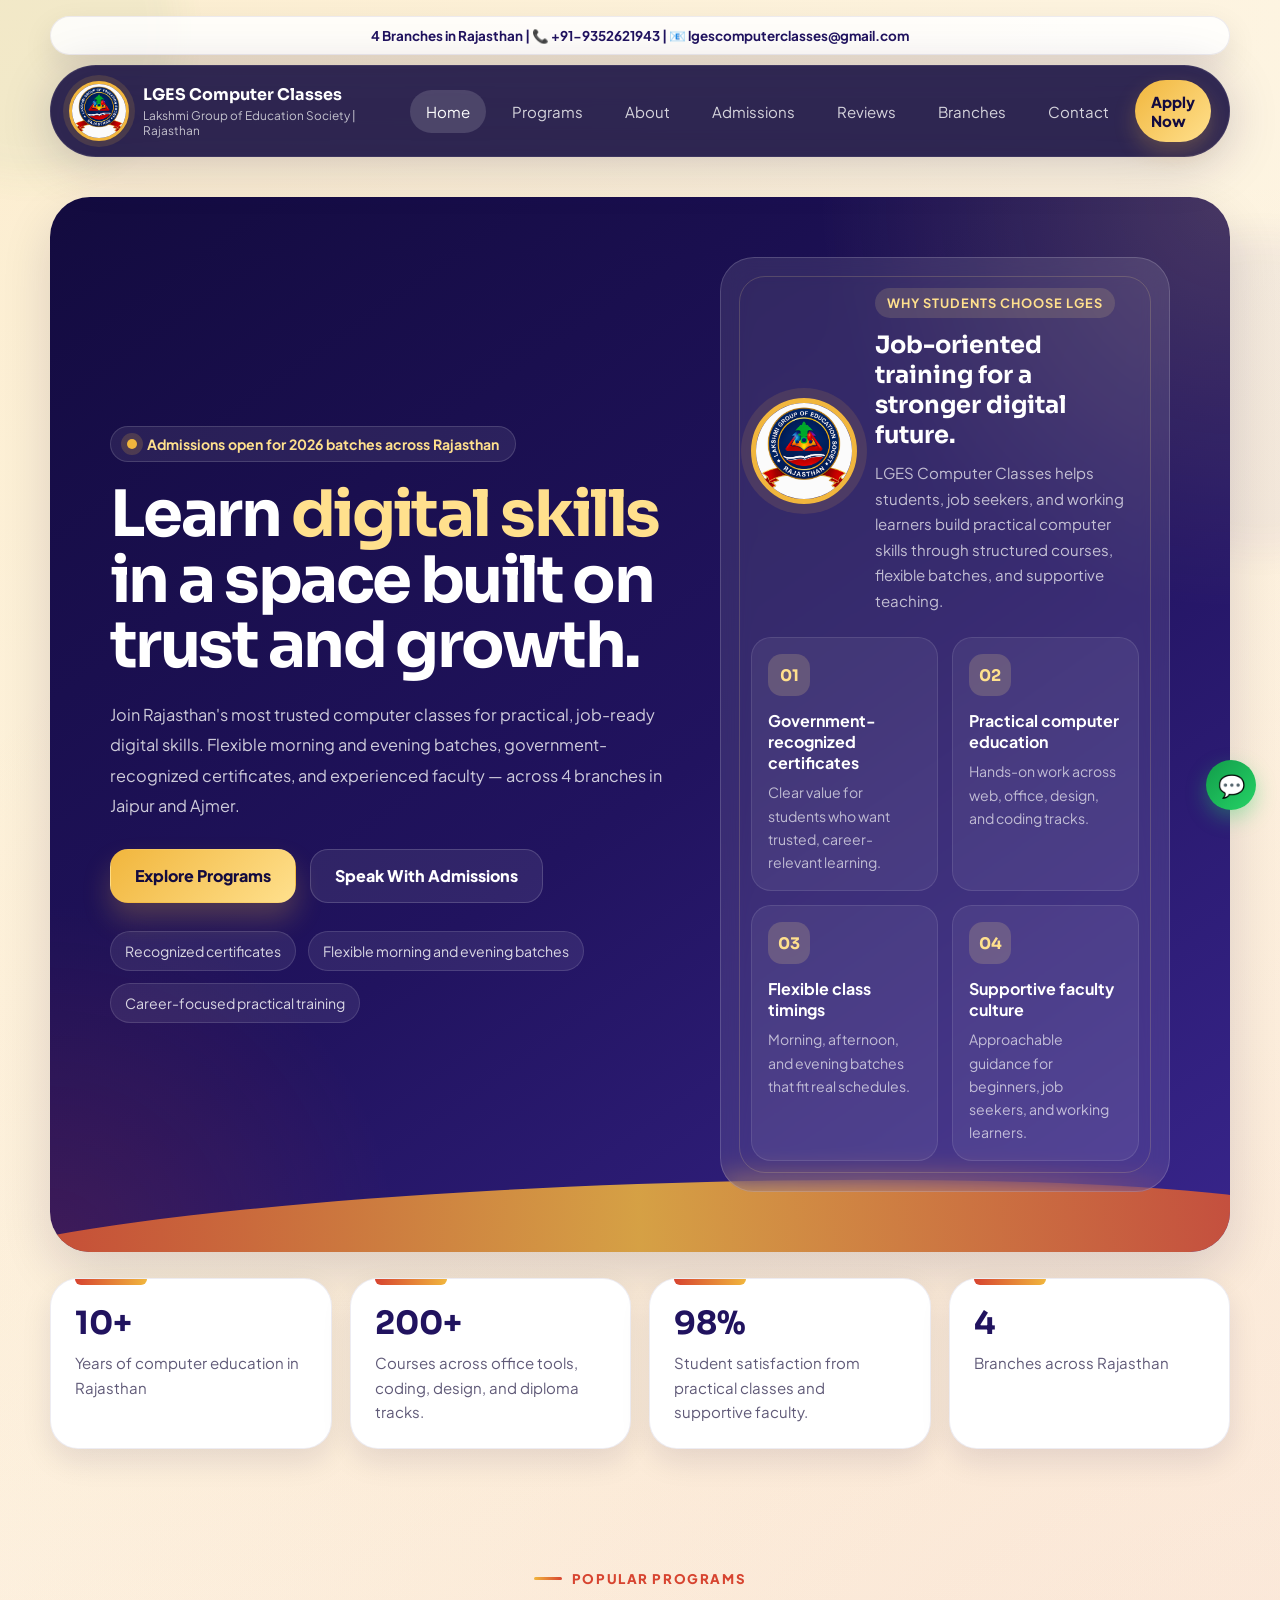
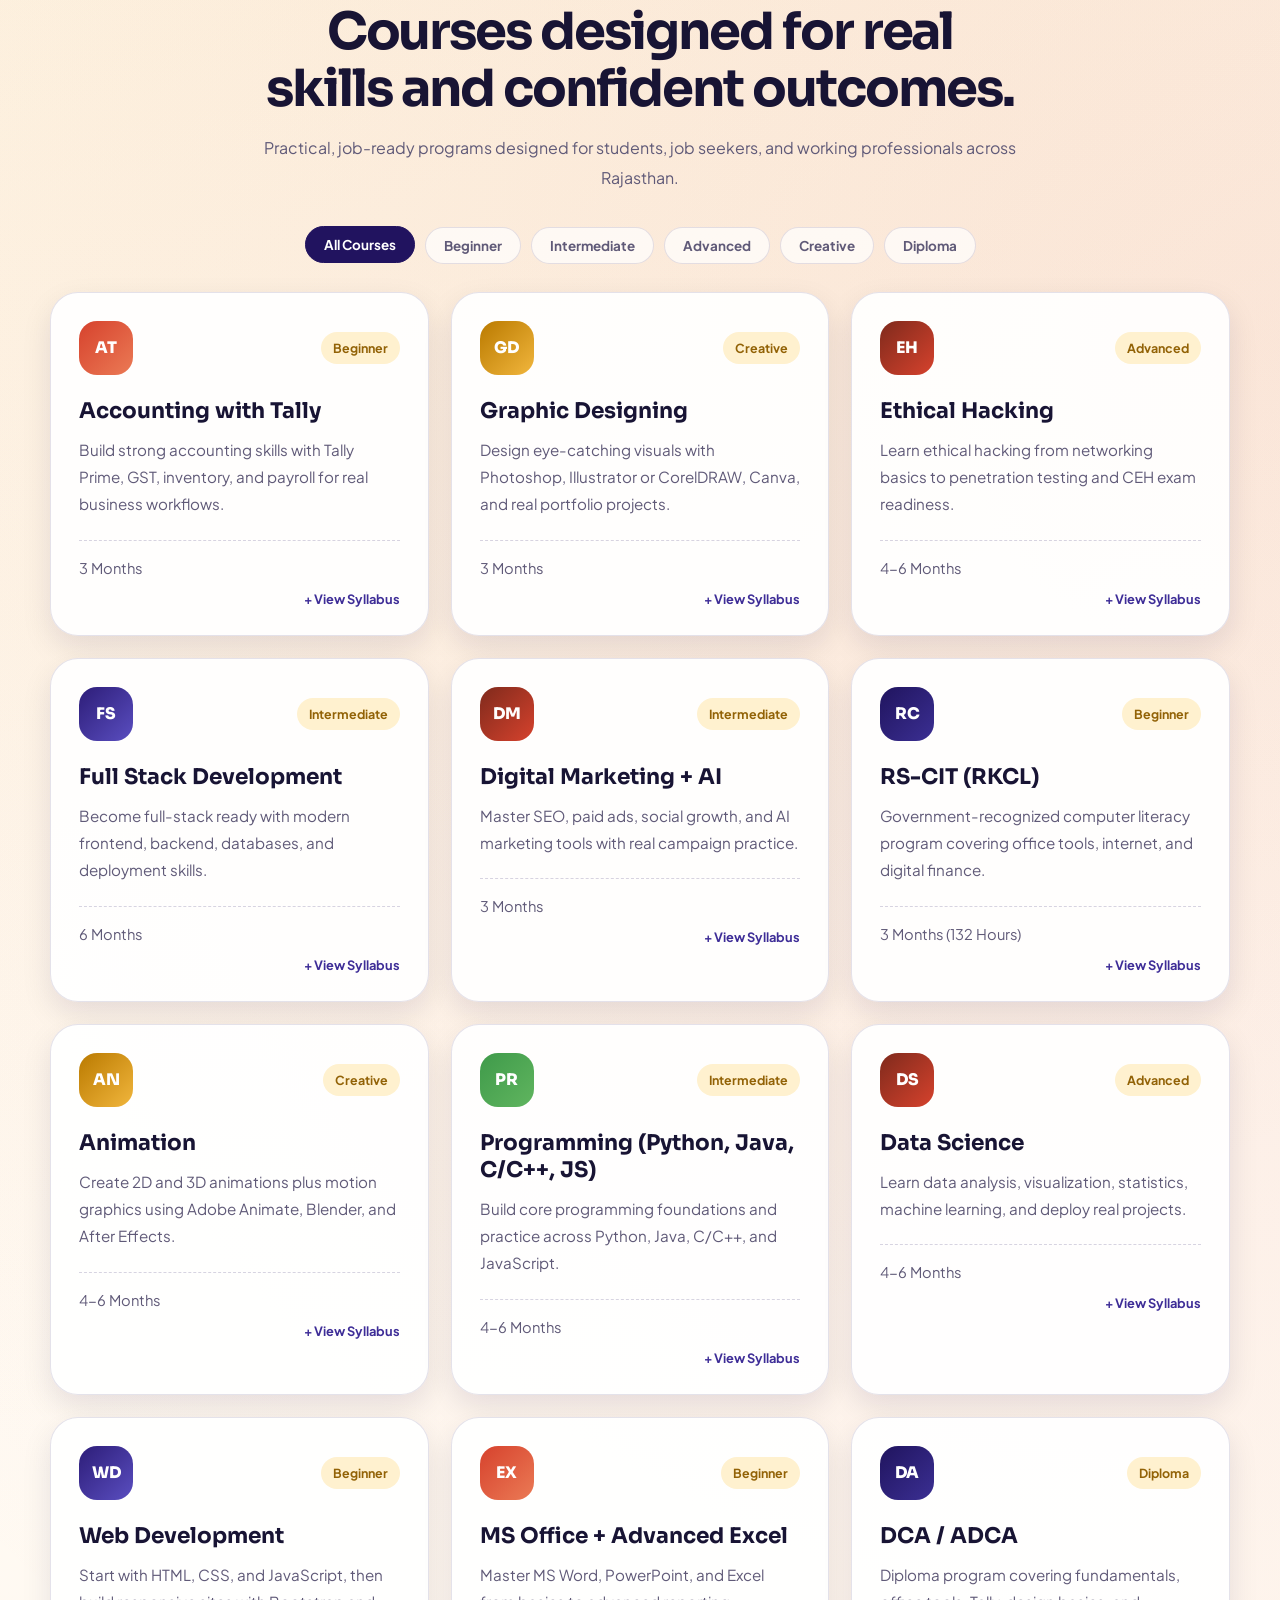
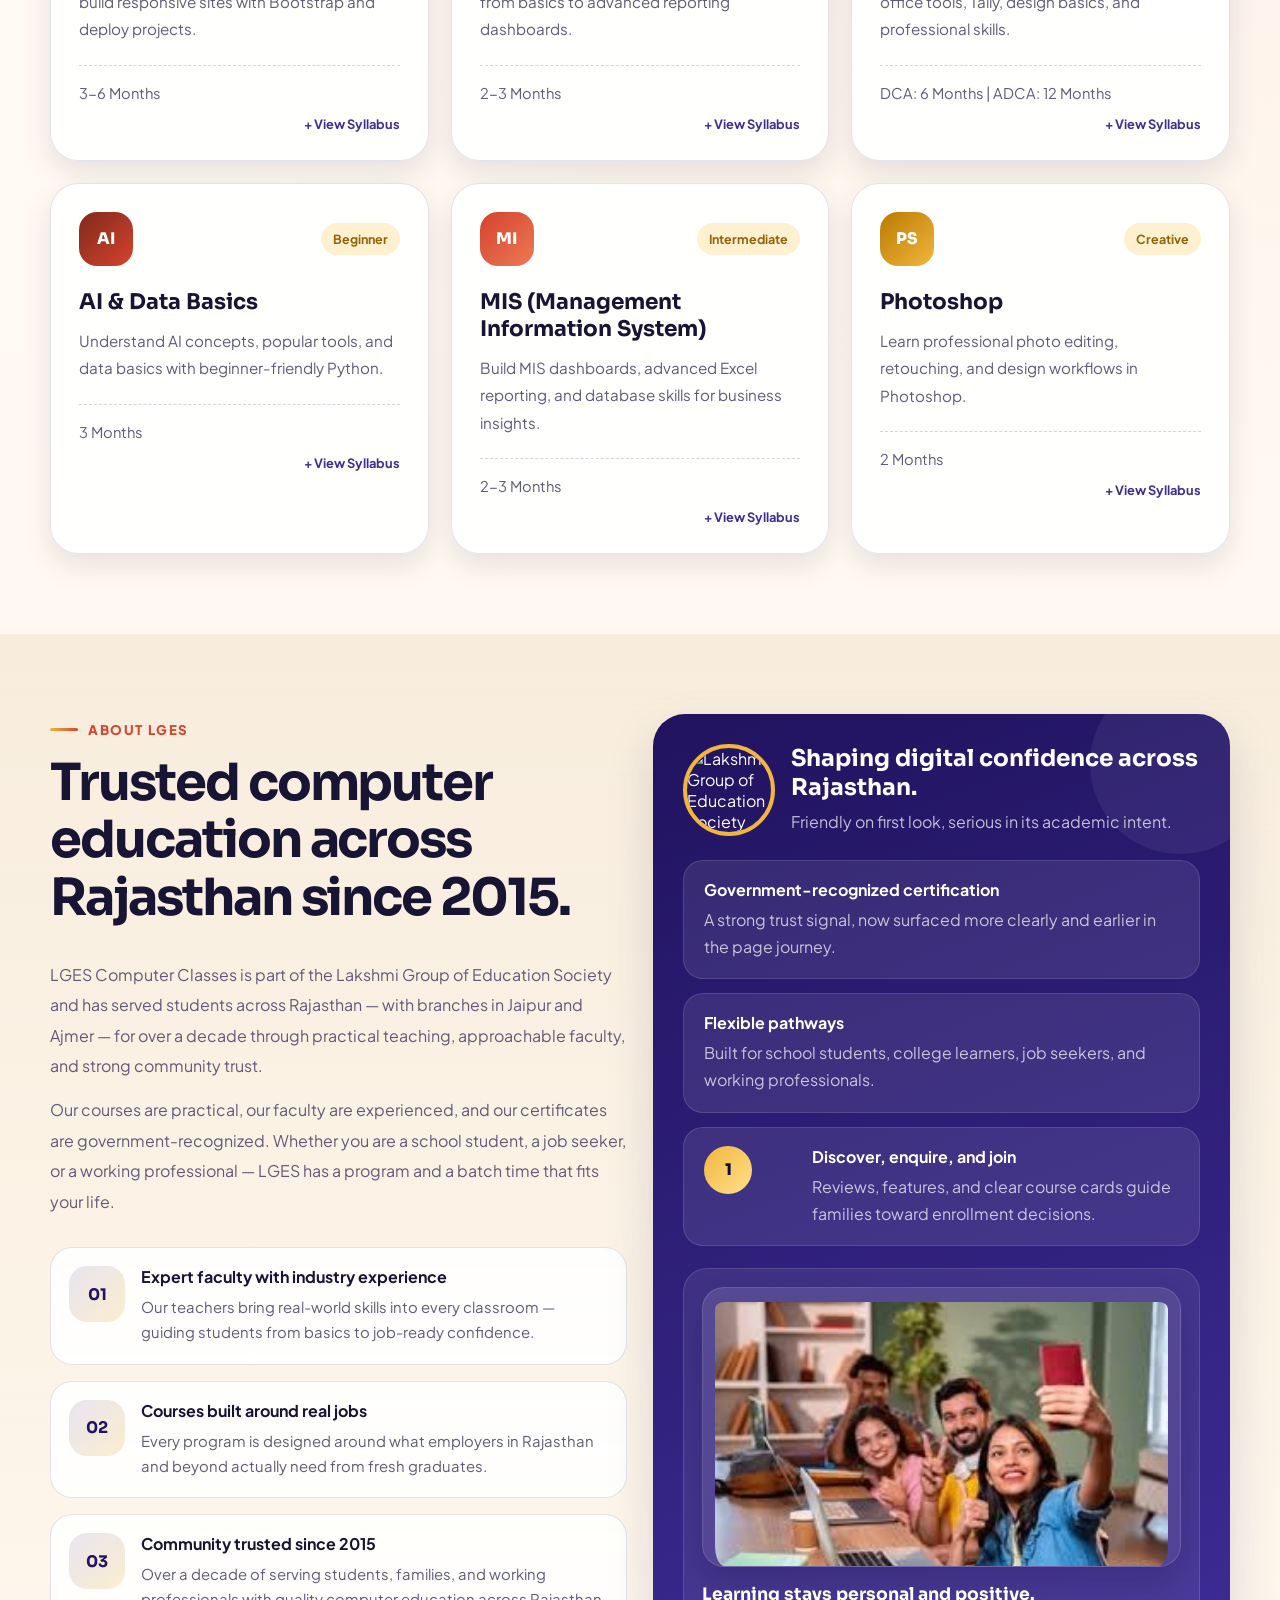
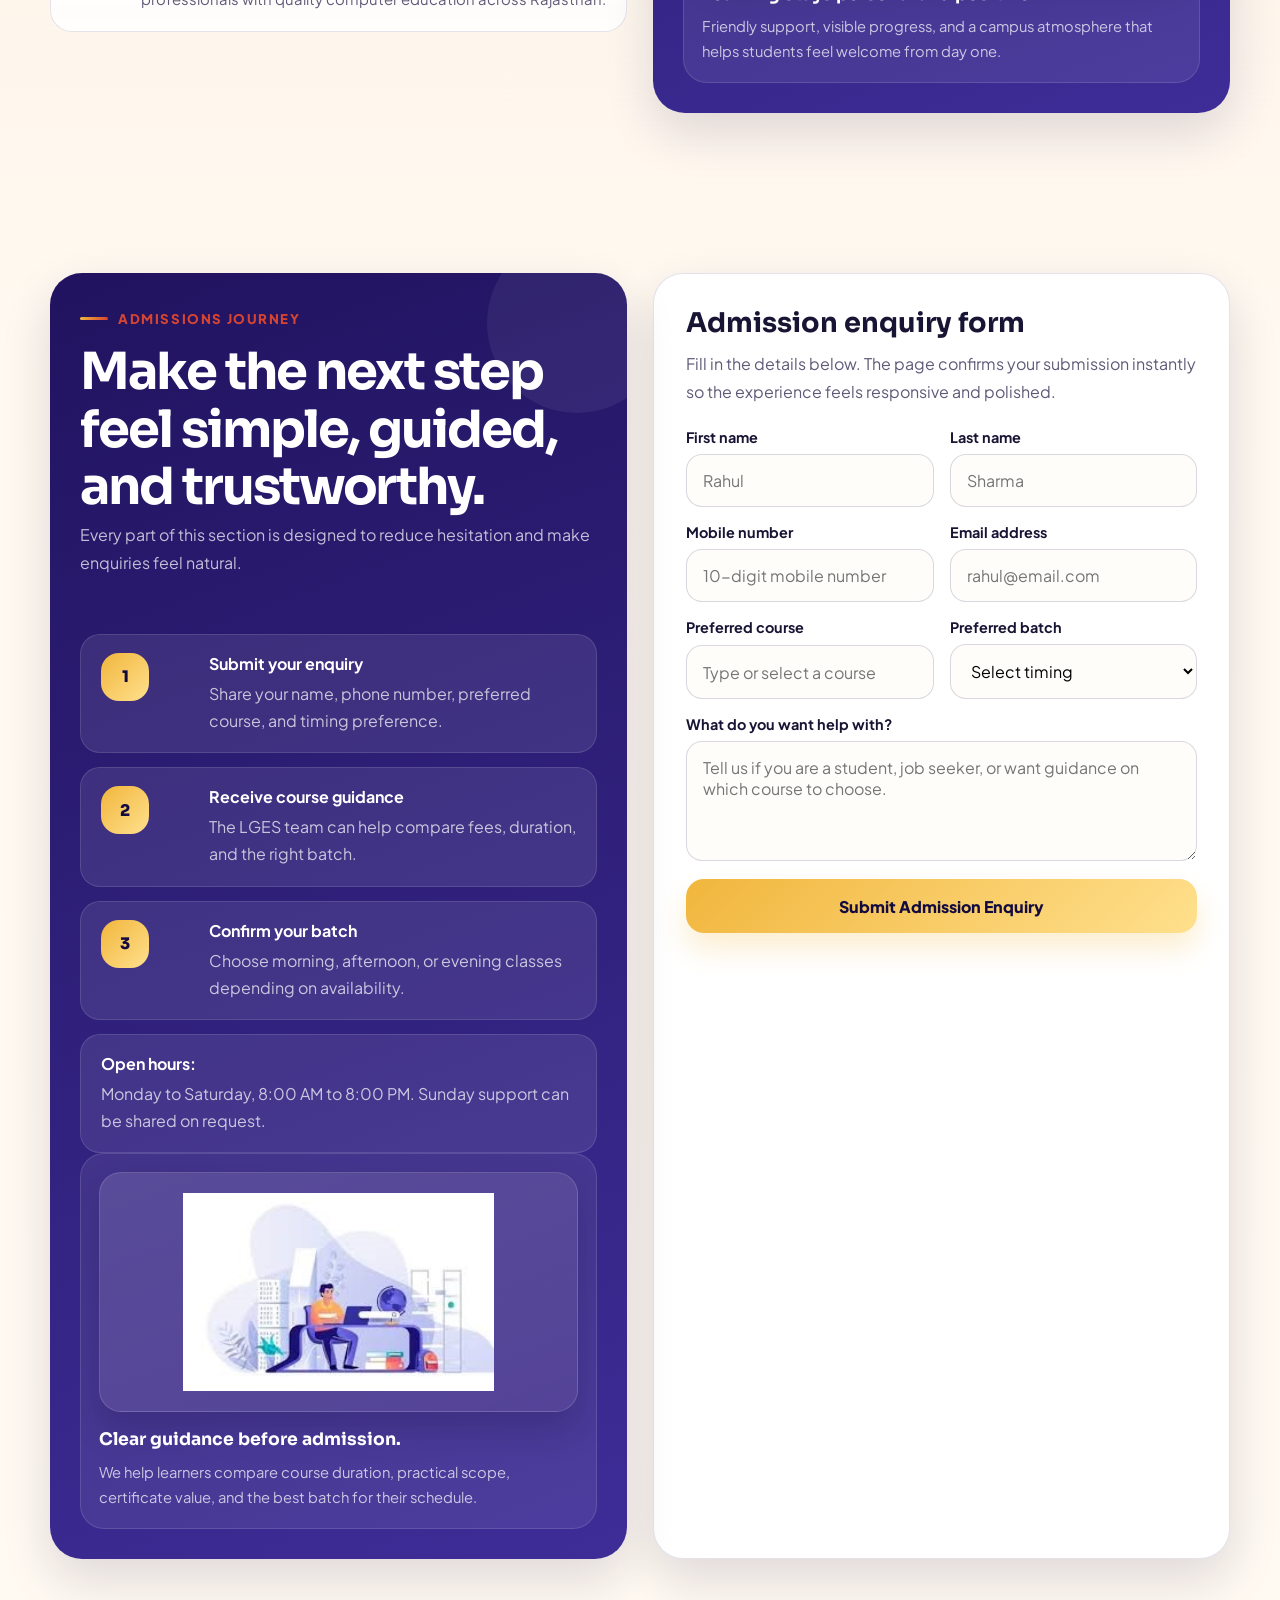
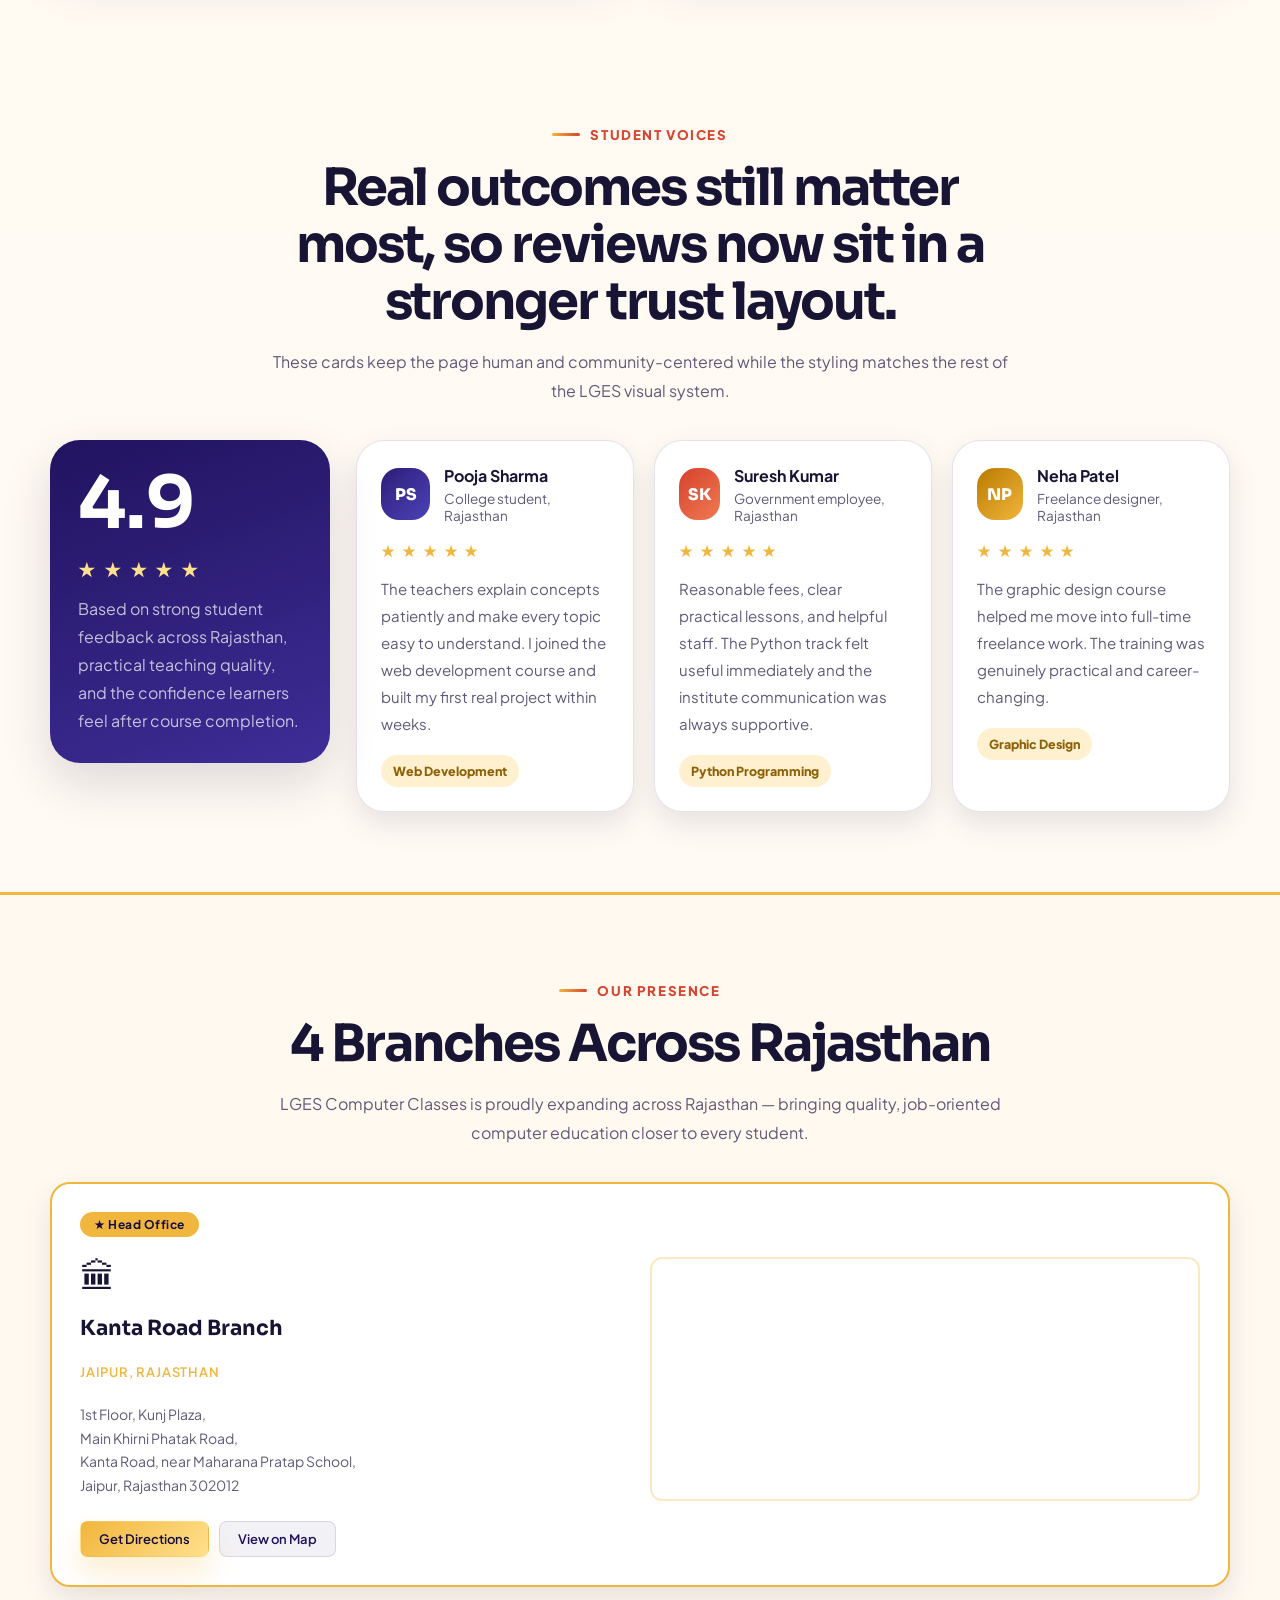
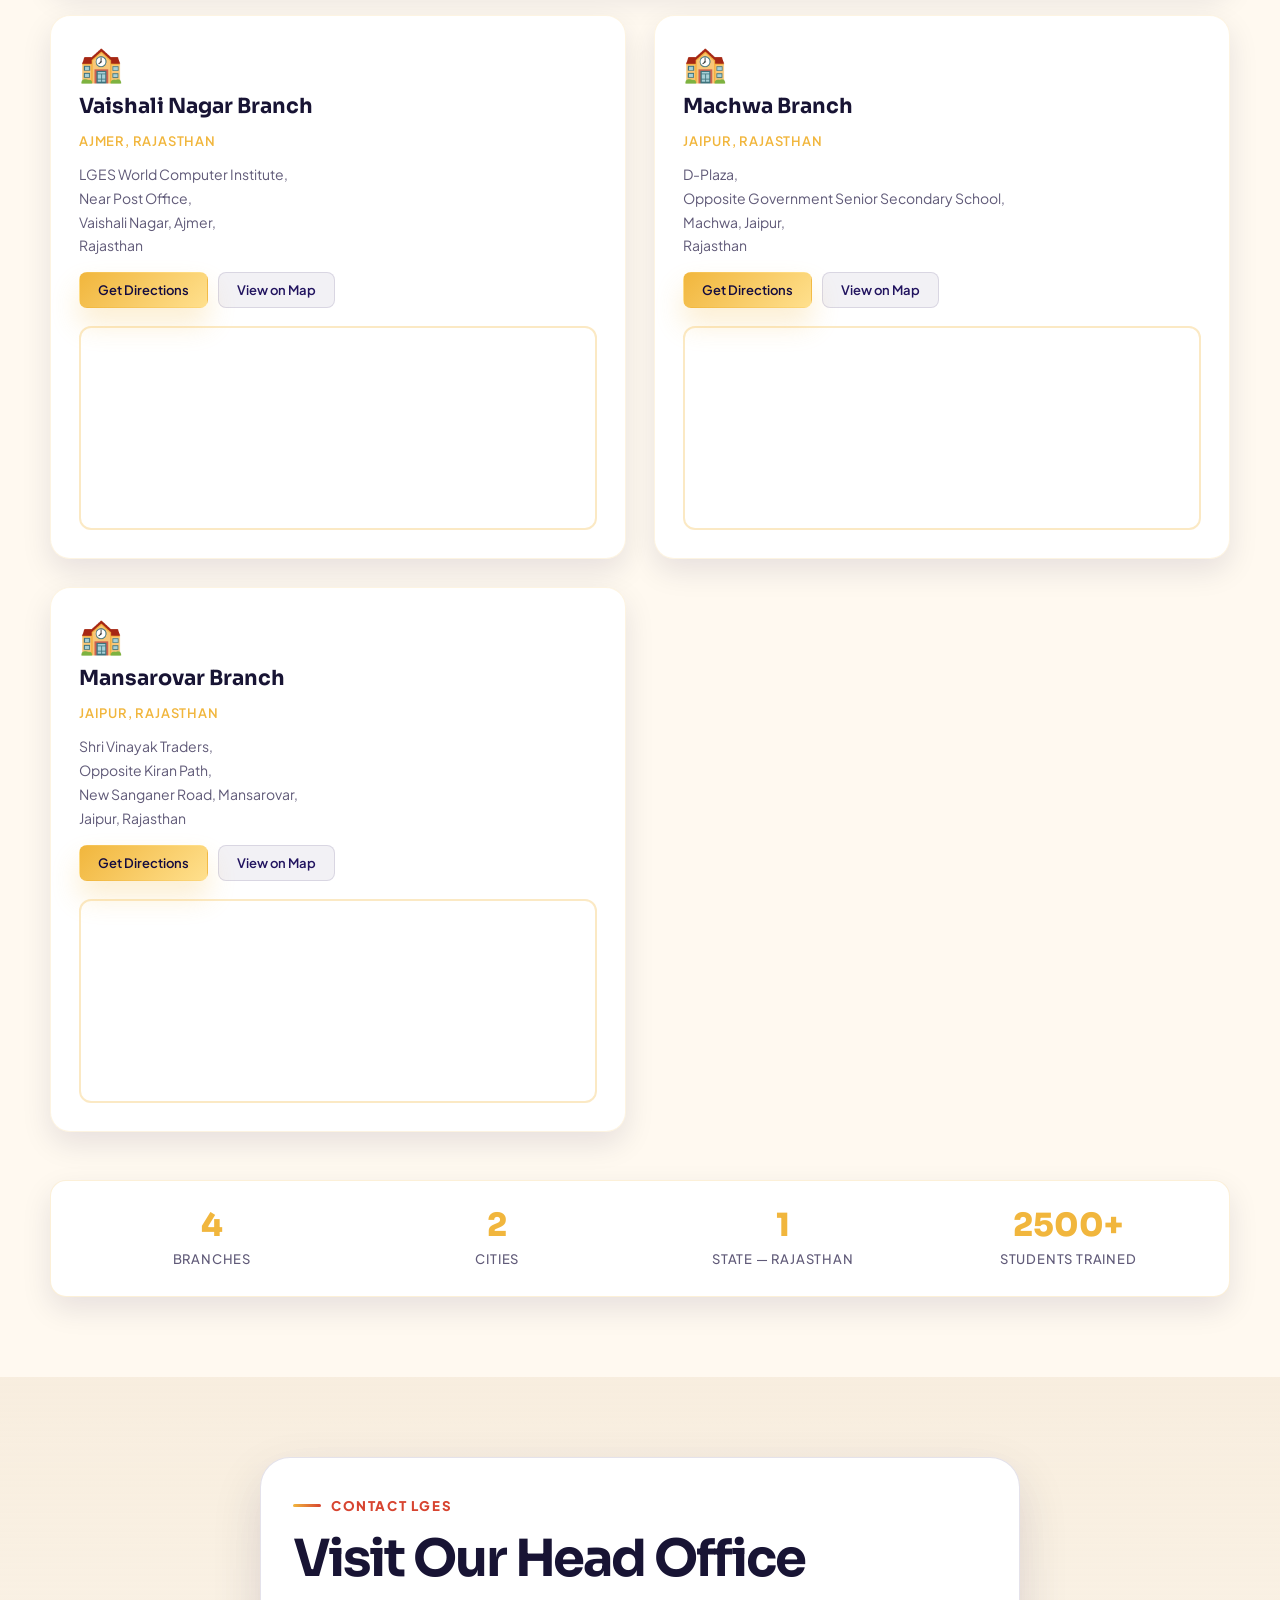
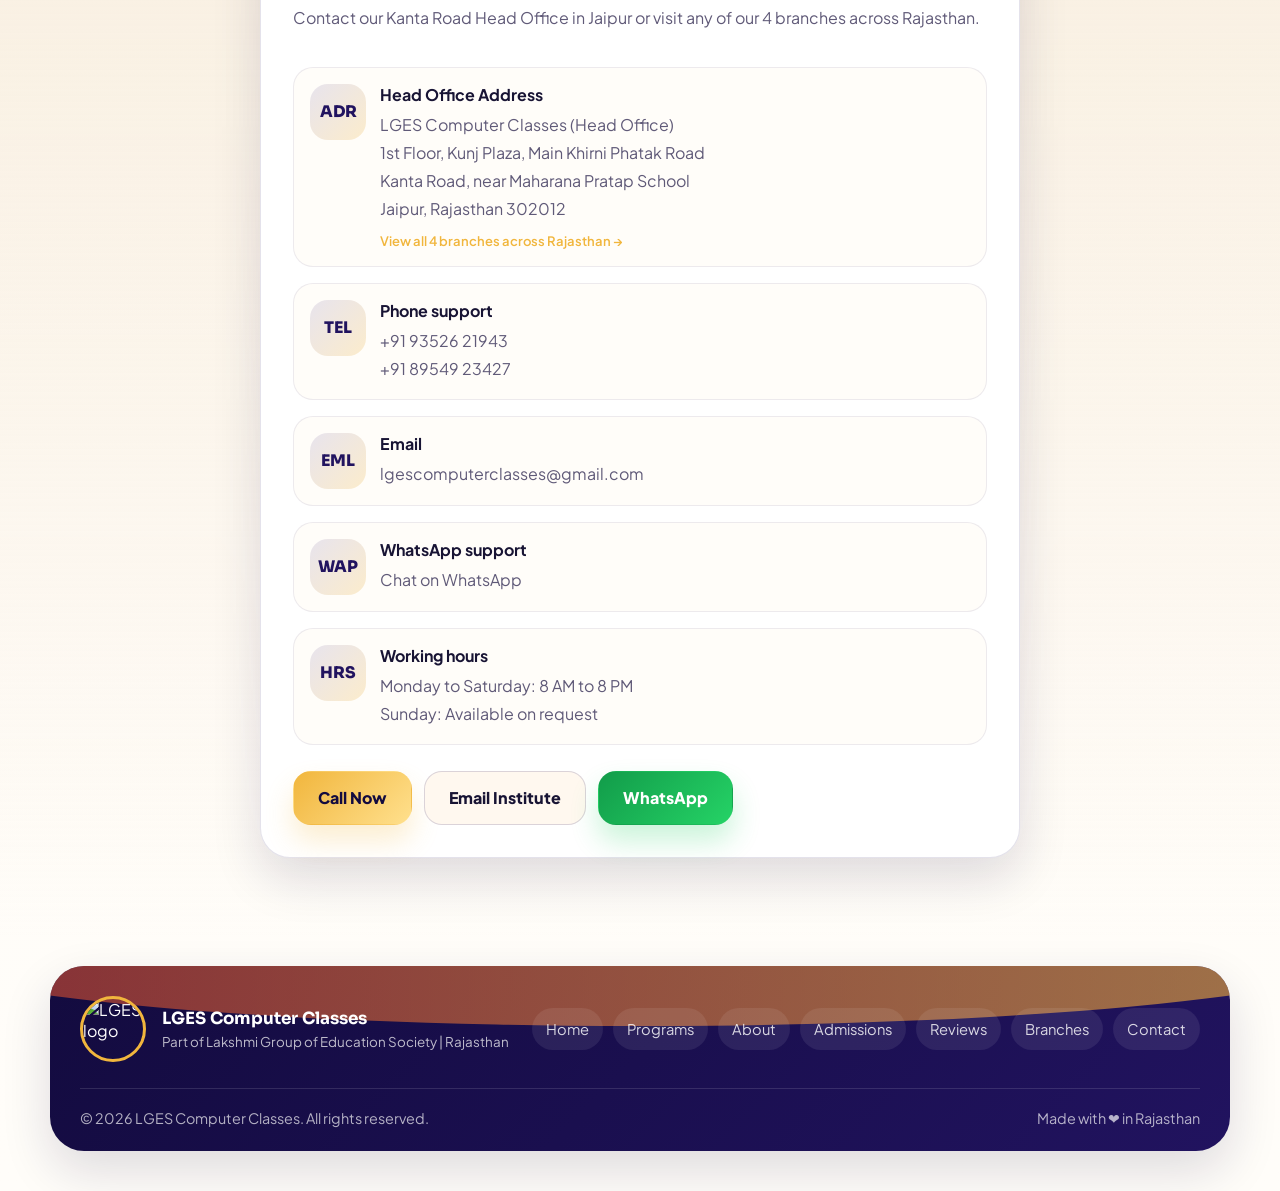
==== commit c6c3ed9f: "Add files via upload" ====
--- a/index.html
+++ b/index.html
@@ -4,8 +4,8 @@
 <meta charset="UTF-8" />
 <meta name="viewport" content="width=device-width, initial-scale=1.0" />
 <title>LGES Computer Classes | Job-Oriented Training | Rajasthan</title>
-<link rel="icon" type="image/jpeg" href="logo1.jpeg" />
-<link rel="apple-touch-icon" href="logo1.jpeg" />
+<link rel="icon" type="image/png" href="logo1.png" />
+<link rel="apple-touch-icon" href="logo1.png" />
 <meta name="description" content="LGES Computer Classes — Rajasthan's trusted computer institute with 4 branches in Jaipur and Ajmer. Web Development, Python, Tally, Graphic Design, DCA, AI courses. Government recognized certificates. Flexible batches." />
 <link rel="preconnect" href="https://fonts.googleapis.com" />
 <link rel="preconnect" href="https://fonts.gstatic.com" crossorigin />
@@ -18,7 +18,7 @@
     <div class="topbar">4 Branches in Rajasthan | 📞 +91-9352621943 | 📧 lgescomputerclasses@gmail.com</div>
     <div class="navbox">
       <a class="brand" href="#home" aria-label="LGES home">
-        <img src="logo1.jpeg" alt="Lakshmi Group of Education Society logo" />
+        <img src="logo1.png" alt="Lakshmi Group of Education Society logo" />
         <div><strong>LGES Computer Classes</strong><span>Lakshmi Group of Education Society | Rajasthan</span></div>
       </a>
       <button class="menu" type="button" aria-expanded="false" aria-controls="site-nav">Menu</button>
@@ -26,9 +26,9 @@
         <a href="#home">Home</a>
         <a href="#programs">Programs</a>
         <a href="#about">About</a>
-        <a href="#branches">Branches</a>
         <a href="#admissions">Admissions</a>
         <a href="#reviews">Reviews</a>
+        <a href="#branches">Branches</a>
         <a href="#contact">Contact</a>
         <a class="cta" href="#admissions">Apply Now</a>
       </nav>
@@ -56,7 +56,7 @@
         <div class="visual" aria-hidden="true">
           <div class="visual-main">
             <div class="seal">
-              <img src="logo1.jpeg" alt="" />
+              <img src="logo1.png" alt="" />
               <div>
                 <span>Why students choose LGES</span>
                 <h2>Job-oriented training for a stronger digital future.</h2>
@@ -86,7 +86,7 @@
       <div class="head">
         <div class="kicker">Popular programs</div>
         <h2>Courses designed for real skills and confident outcomes.</h2>
-        <p>Every course card now feels part of one LGES system: clear, premium, and easy to scan on desktop and mobile.</p>
+        <p>Practical, job-ready programs designed for students, job seekers, and working professionals across Rajasthan.</p>
       </div>
             <div class="course-filters">
         <button class="cf-btn active" data-filter="all">All Courses</button>
@@ -317,8 +317,8 @@
   <section class="section about" id="about">
     <div class="container about-grid">
       <div class="about-copy">
-        <div class="head left"><div class="kicker">About LGES</div><h2>A more trusted, academic, and memorable web presence for the institute.</h2></div>
-        <p>LGES Computer Classes is part of the Lakshmi Group of Education Society and has served students across Rajasthan — with branches in Jaipur and Ajmer — for over a decade through practical teaching, approachable faculty, and strong community trust. This redesign reflects that reputation visually.</p>
+        <div class="head left"><div class="kicker">About LGES</div><h2>Trusted computer education across Rajasthan since 2015.</h2></div>
+        <p>LGES Computer Classes is part of the Lakshmi Group of Education Society and has served students across Rajasthan — with branches in Jaipur and Ajmer — for over a decade through practical teaching, approachable faculty, and strong community trust.</p>
         <p>Our courses are practical, our faculty are experienced, and our certificates are government-recognized. Whether you are a school student, a job seeker, or a working professional — LGES has a program and a batch time that fits your life.</p>
         <div class="list">
           <div class="list-item"><b>01</b><div><strong>Expert faculty with industry experience</strong><span>Our teachers bring real-world skills into every classroom — guiding students from basics to job-ready confidence.</span></div></div>
@@ -368,9 +368,46 @@
         <div class="fields">
           <div class="field"><label for="fname">First name</label><input id="fname" type="text" placeholder="Rahul" required /></div>
           <div class="field"><label for="lname">Last name</label><input id="lname" type="text" placeholder="Sharma" /></div>
-          <div class="field"><label for="phone">Mobile number</label><input id="phone" type="tel" placeholder="+91 99999 00000" required /></div>
+          <div class="field">
+            <label for="phone">Mobile number</label>
+            <input
+              id="phone"
+              type="tel"
+              placeholder="10-digit mobile number"
+              pattern="[6-9][0-9]{9}"
+              maxlength="10"
+              inputmode="numeric"
+              title="Enter a valid 10-digit Indian mobile number"
+              required />
+          </div>
           <div class="field"><label for="email">Email address</label><input id="email" type="email" placeholder="rahul@email.com" /></div>
-          <div class="field"><label for="course">Preferred course</label><select id="course" required><option value="">Select a course</option><option>Web Development</option><option>MS Office and Tally</option><option>Python Programming</option><option>Graphic Design</option><option>DCA / ADCA</option><option>AI and Data Basics</option></select></div>
+          <div class="field">
+            <label for="course">Preferred course</label>
+            <input
+              id="course"
+              type="text"
+              list="course-list"
+              placeholder="Type or select a course"
+              autocomplete="off"
+              required />
+            <datalist id="course-list">
+              <option value="Accounting with Tally">
+              <option value="Graphic Designing">
+              <option value="Ethical Hacking">
+              <option value="Full Stack Development">
+              <option value="Digital Marketing + AI">
+              <option value="RS-CIT (RKCL)">
+              <option value="Animation">
+              <option value="Programming (Python, Java, C/C++, JS)">
+              <option value="Data Science">
+              <option value="Web Development">
+              <option value="MS Office + Advanced Excel">
+              <option value="DCA / ADCA">
+              <option value="AI and Data Basics">
+              <option value="MIS (Management Information System)">
+              <option value="Photoshop">
+            </datalist>
+          </div>
           <div class="field"><label for="batch">Preferred batch</label><select id="batch"><option value="">Select timing</option><option>Morning (9 AM to 11 AM)</option><option>Afternoon (12 PM to 2 PM)</option><option>Evening (4 PM to 6 PM)</option><option>Evening Plus (6 PM to 8 PM)</option></select></div>
           <div class="field full"><label for="message">What do you want help with?</label><textarea id="message" placeholder="Tell us if you are a student, job seeker, or want guidance on which course to choose."></textarea></div>
         </div>
@@ -386,9 +423,9 @@
       <div class="review-shell">
         <aside class="review-side"><strong>4.9</strong><div class="stars">&#9733; &#9733; &#9733; &#9733; &#9733;</div><p>Based on strong student feedback across Rajasthan, practical teaching quality, and the confidence learners feel after course completion.</p></aside>
         <div class="review-grid">
-          <article class="review"><div class="review-top"><div class="review-avatar avatar-ps">PS</div><div><strong>Pooja Sharma</strong><span class="review-role">College student, Rajasthan</span></div></div><div class="stars review-stars">&#9733; &#9733; &#9733; &#9733; &#9733;</div><p class="review-text">The teachers explain concepts patiently and the new website now reflects that same confidence. I joined the web course and built my first project within weeks.</p><span class="review-tag">Web Development</span></article>
+          <article class="review"><div class="review-top"><div class="review-avatar avatar-ps">PS</div><div><strong>Pooja Sharma</strong><span class="review-role">College student, Rajasthan</span></div></div><div class="stars review-stars">&#9733; &#9733; &#9733; &#9733; &#9733;</div><p class="review-text">The teachers explain concepts patiently and make every topic easy to understand. I joined the web development course and built my first real project within weeks.</p><span class="review-tag">Web Development</span></article>
           <article class="review"><div class="review-top"><div class="review-avatar avatar-sk">SK</div><div><strong>Suresh Kumar</strong><span class="review-role">Government employee, Rajasthan</span></div></div><div class="stars review-stars">&#9733; &#9733; &#9733; &#9733; &#9733;</div><p class="review-text">Reasonable fees, clear practical lessons, and helpful staff. The Python track felt useful immediately and the institute communication was always supportive.</p><span class="review-tag">Python Programming</span></article>
-          <article class="review"><div class="review-top"><div class="review-avatar avatar-np">NP</div><div><strong>Neha Patel</strong><span class="review-role">Freelance designer, Rajasthan</span></div></div><div class="stars review-stars">&#9733; &#9733; &#9733; &#9733; &#9733;</div><p class="review-text">The graphic design course helped me move into freelance work. The training was practical and this redesign gives the institute a much more premium online identity.</p><span class="review-tag">Graphic Design</span></article>
+          <article class="review"><div class="review-top"><div class="review-avatar avatar-np">NP</div><div><strong>Neha Patel</strong><span class="review-role">Freelance designer, Rajasthan</span></div></div><div class="stars review-stars">&#9733; &#9733; &#9733; &#9733; &#9733;</div><p class="review-text">The graphic design course helped me move into full-time freelance work. The training was genuinely practical and career-changing.</p><span class="review-tag">Graphic Design</span></article>
         </div>
       </div>
     </div>
@@ -540,7 +577,7 @@
   </section>
 
     <section class="section about" id="contact">
-    <div class="container info-grid">
+    <div class="container info-grid contact-only">
       <div class="plain">
         <div class="head left"><div class="kicker">Contact LGES</div><h2>Visit Our Head Office</h2><p>Contact our Kanta Road Head Office in Jaipur or visit any of our 4 branches across Rajasthan.</p></div>
         <div class="contact-list">
@@ -552,23 +589,6 @@
         </div>
         <div class="contact-actions"><a class="btn btn-primary" href="tel:+919352621943">Call Now</a><a class="btn btn-light" href="mailto:lgescomputerclasses@gmail.com">Email Institute</a><a class="btn btn-whatsapp js-whatsapp-link" href="https://wa.me/918954923427?text=Hello%20LGES%20Computer%20Classes%2C%20I%20want%20course%20information." data-whatsapp-phone="918954923427" data-whatsapp-text="Hello LGES Computer Classes, I want course information." target="_blank" rel="noopener noreferrer">WhatsApp</a></div>
       </div>
-      <div class="plain location map-panel">
-        <div class="map-frame-wrap">
-          <iframe
-            src="https://www.google.com/maps?q=26.940385746321407,75.74312902424305&z=17&output=embed"
-            title="LGES Computer Classes Head Office on Google Maps"
-            loading="lazy"
-            allowfullscreen=""
-            referrerpolicy="no-referrer-when-downgrade"
-            style="border:2px solid #f1b63d;border-radius:12px;width:100%;height:350px;">
-          </iframe>
-        </div>
-        <div class="map-actions">
-          <a class="btn btn-primary map-directions"
-             href="https://www.google.com/maps/dir/?api=1&destination=26.940385746321407,75.74312902424305"
-             target="_blank" rel="noopener noreferrer">Get Directions</a>
-        </div>
-      </div>
     </div>
   </section>
 </main>
@@ -583,9 +603,9 @@
         <a href="#home">Home</a>
         <a href="#programs">Programs</a>
         <a href="#about">About</a>
-        <a href="#branches">Branches</a>
         <a href="#admissions">Admissions</a>
         <a href="#reviews">Reviews</a>
+        <a href="#branches">Branches</a>
         <a href="#contact">Contact</a>
       </div>
     </div>
@@ -602,18 +622,18 @@
    target="_blank" rel="noopener noreferrer"
    aria-label="Chat on WhatsApp">
   &#128172;
-</a>
+</a>
 <button id="back-to-top" aria-label="Back to top">&uarr;</button>
 <script src="script.js"></script>
 </body>
 </html>
-
-
-
-
-
-
-
-
-
-
+
+
+
+
+
+
+
+
+
+
--- a/style.css
+++ b/style.css
@@ -10,15 +10,15 @@
   background:radial-gradient(circle at top left,rgba(241,182,61,.22),transparent 28%),radial-gradient(circle at right 18%,rgba(215,68,48,.1),transparent 20%),linear-gradient(180deg,#fffdf9 0%,#fff8ef 42%,#fffdf9 100%);
   overflow-x:hidden
 }
-body::before,body::after{content:"";position:fixed;z-index:-1;border-radius:50%;filter:blur(16px);opacity:.5}
+body::before,body::after{content:"";position:fixed;z-index:-2;border-radius:50%;filter:blur(16px);opacity:.4}
 body::before{width:300px;height:300px;left:-120px;top:-120px;background:rgba(63,154,74,.13)}
 body::after{width:320px;height:320px;right:-140px;top:26%;background:rgba(62,45,151,.12)}
 img{display:block;max-width:100%}
 a{text-decoration:none;color:inherit}button,input,select,textarea{font:inherit}
 section[id]{scroll-margin-top:96px}
 .container{width:min(1180px,calc(100% - 32px));margin:0 auto}
-.site-header{position:sticky;top:0;z-index:50;padding:16px 0}
-.navbox{display:flex;align-items:center;justify-content:space-between;gap:18px;padding:14px 18px;border-radius:999px;background:rgba(19,11,63,.86);backdrop-filter:blur(16px);border:1px solid rgba(255,255,255,.08);box-shadow:0 18px 50px rgba(19,11,63,.18)}
+.site-header{position:sticky;top:0;z-index:50;padding:16px 0;isolation:isolate}
+.navbox{display:flex;align-items:center;justify-content:space-between;gap:18px;padding:14px 18px;border-radius:999px;background:rgba(19,11,63,.86);backdrop-filter:blur(16px);border:1px solid rgba(255,255,255,.08);box-shadow:none;filter:drop-shadow(0 8px 24px rgba(19,11,63,.22))}
 .brand{display:flex;align-items:center;gap:14px;min-width:0}.brand img{width:60px;height:60px;flex:0 0 60px;border-radius:50%;object-fit:cover;border:3px solid var(--gold);box-shadow:0 0 0 6px rgba(241,182,61,.14)}
 .brand strong{display:block;font-family:'Sora',sans-serif;font-size:1rem;color:var(--white)}
 .brand span{display:block;margin-top:3px;font-size:.74rem;color:rgba(255,255,255,.72)}
@@ -48,7 +48,7 @@
 .section{padding:80px 0}.head{max-width:760px;margin:0 auto 34px;text-align:center}.head.left{margin-left:0;text-align:left}.kicker{display:inline-flex;align-items:center;gap:10px;margin-bottom:16px;color:var(--red);font-size:.83rem;font-weight:800;text-transform:uppercase;letter-spacing:.12em}.kicker::before{content:"";width:28px;height:3px;border-radius:999px;background:linear-gradient(90deg,var(--gold),var(--red))}
 .head h2{font-family:'Sora',sans-serif;font-size:clamp(2rem,4vw,3.2rem);line-height:1.12;letter-spacing:-.04em}.head p{margin-top:16px;font-size:1rem;line-height:1.85;color:var(--muted)}
 .card-grid{display:grid;grid-template-columns:repeat(3,minmax(0,1fr));gap:22px}.course-filters{display:flex;flex-wrap:wrap;gap:10px;margin-bottom:28px;justify-content:center}.cf-btn{padding:9px 18px;border-radius:999px;border:1px solid var(--line);background:rgba(255,255,255,.7);color:var(--muted);font-size:.84rem;font-weight:700;cursor:pointer;transition:.2s ease;font-family:'Plus Jakarta Sans',sans-serif}.cf-btn:hover,.cf-btn.active{background:var(--indigo);color:var(--white);border-color:var(--indigo);transform:translateY(-1px)}.course{padding:28px;border-radius:28px;background:rgba(255,255,255,.92);border:1px solid var(--line);box-shadow:var(--shadow-sm);transition:.24s ease}.course:hover{transform:translateY(-6px);box-shadow:0 24px 48px rgba(18,11,63,.14)}.course-top{display:flex;align-items:center;justify-content:space-between;gap:12px}.icon{display:inline-flex;align-items:center;justify-content:center;width:54px;height:54px;border-radius:18px;color:var(--white);font-family:'Sora',sans-serif;font-weight:800}.level{padding:8px 12px;border-radius:999px;background:#fff1cf;color:#926206;font-size:.78rem;font-weight:700}.course h3{margin-top:22px;font-family:'Sora',sans-serif;font-size:1.35rem}.course p{margin-top:12px;font-size:.95rem;line-height:1.8;color:var(--muted)}.meta{display:flex;align-items:center;justify-content:space-between;gap:12px;margin-top:22px;padding-top:18px;border-top:1px dashed rgba(33,19,95,.18)}.meta span{font-size:.92rem;color:var(--muted)}.meta strong{font-family:'Sora',sans-serif;color:var(--red)}
-.about{background:linear-gradient(180deg,rgba(245,232,213,.72),rgba(255,255,255,0))}.about-grid,.admission-grid,.info-grid{display:grid;grid-template-columns:minmax(0,1.05fr) minmax(320px,.95fr);gap:26px;align-items:start}.about-grid,.admission-grid{align-items:stretch}.about-copy p{margin-top:14px;font-size:1rem;line-height:1.9;color:var(--muted)}
+.about{background:linear-gradient(180deg,rgba(245,232,213,.72),rgba(255,255,255,0))}.about-grid,.admission-grid,.info-grid{display:grid;grid-template-columns:minmax(0,1fr) minmax(0,1fr);gap:26px;align-items:start}.info-grid.contact-only{display:block;max-width:760px;margin-left:auto;margin-right:auto}.about-grid,.admission-grid{align-items:stretch}.about-copy p{margin-top:14px;font-size:1rem;line-height:1.9;color:var(--muted)}
 .list{display:grid;gap:16px;margin-top:30px}.list-item{display:grid;grid-template-columns:56px minmax(0,1fr);gap:16px;padding:18px;border-radius:22px;background:rgba(255,255,255,.86);border:1px solid var(--line)}.list-item b{display:inline-flex;align-items:center;justify-content:center;width:56px;height:56px;border-radius:18px;background:linear-gradient(135deg,rgba(62,45,151,.12),rgba(241,182,61,.24));color:var(--indigo);font-family:'Sora',sans-serif}.list-item strong{display:block}.list-item span{display:block;margin-top:8px;font-size:.93rem;line-height:1.7;color:var(--muted)}
 .panel{position:relative;overflow:hidden;padding:30px;border-radius:32px;background:linear-gradient(160deg,var(--indigo),var(--indigo-soft));color:var(--white);box-shadow:var(--shadow)}.panel::before{content:"";position:absolute;right:-40px;top:-40px;width:180px;height:180px;border-radius:50%;background:rgba(255,255,255,.06)}.panel-top,.step{display:grid;grid-template-columns:92px minmax(0,1fr);gap:16px;align-items:start;position:relative;z-index:1}.panel-top img{width:92px;height:92px;border-radius:50%;object-fit:cover;border:4px solid var(--gold)}.panel h3{font-family:'Sora',sans-serif;font-size:1.45rem;line-height:1.25}.panel p,.panel .head p{margin-top:6px;line-height:1.7;color:rgba(255,255,255,.72)}.band{display:grid;gap:14px;margin-top:24px;position:relative;z-index:1}.band article{padding:18px 20px;border-radius:20px;background:rgba(255,255,255,.09);border:1px solid rgba(255,255,255,.12)}
 .media-panel,.panel-rich{display:flex;flex-direction:column;height:100%}
@@ -62,41 +62,18 @@
 .image-caption strong,.support-copy strong{display:block;font-family:'Sora',sans-serif;font-size:1.08rem;line-height:1.35}
 .image-caption span,.support-copy p{display:block;margin-top:8px;color:rgba(255,255,255,.72);line-height:1.7;font-size:.92rem}
 .support-card{margin-top:auto}
-.formbox,.plain{padding:32px;border-radius:30px;background:var(--white);border:1px solid var(--line);box-shadow:var(--shadow)}.formbox{padding-bottom:24px}.fields{display:grid;grid-template-columns:repeat(2,minmax(0,1fr));gap:16px;margin-top:22px}.field{display:grid;gap:8px}.field.full{grid-column:1/-1}.field label{font-size:.9rem;font-weight:700}.field input,.field select,.field textarea{width:100%;padding:15px 16px;border-radius:16px;border:1px solid rgba(33,19,95,.16);background:#fffdf9;outline:none}.field textarea{min-height:120px;resize:vertical}.field input:focus,.field select:focus,.field textarea:focus{border-color:rgba(62,45,151,.45);box-shadow:0 0 0 4px rgba(62,45,151,.08)}
+.formbox,.plain{padding:32px;border-radius:30px;background:var(--white);border:1px solid var(--line);box-shadow:var(--shadow)}.formbox{padding-bottom:20px}.fields{display:grid;grid-template-columns:repeat(2,minmax(0,1fr));gap:16px;margin-top:22px}.field{display:grid;gap:8px}.field.full{grid-column:1/-1}.field label{font-size:.9rem;font-weight:700}.field input,.field select,.field textarea{width:100%;padding:15px 16px;border-radius:16px;border:1px solid rgba(33,19,95,.16);background:#fffdf9;outline:none}.field textarea{min-height:120px;resize:vertical}.field input:focus,.field select:focus,.field textarea:focus{border-color:rgba(62,45,151,.45);box-shadow:0 0 0 4px rgba(62,45,151,.08)}
 .review-shell{display:grid;grid-template-columns:280px 1fr;gap:26px;align-items:start}
 .review-side{position:sticky;top:108px;min-width:0;width:100%;padding:28px;border-radius:30px;background:linear-gradient(160deg,var(--indigo),var(--indigo-soft));color:var(--white);box-shadow:var(--shadow)}.review-side strong{display:block;font-family:'Sora',sans-serif;font-size:4.5rem;line-height:1}.stars{margin-top:16px;color:var(--gold-soft);font-size:1.25rem;letter-spacing:.12em}.review-side p{margin-top:14px;line-height:1.75;color:rgba(255,255,255,.72)}.review-grid{display:grid;grid-template-columns:repeat(3,minmax(0,1fr));gap:20px}.review{padding:24px;border-radius:28px;background:var(--white);border:1px solid var(--line);box-shadow:var(--shadow-sm);transition:.24s ease;cursor:default}.review:hover{transform:translateY(-5px);box-shadow:0 20px 40px rgba(18,11,63,.14)}
 .icon-wd{background:linear-gradient(135deg,#2d1d78,#5a4ec0)}.icon-ot{background:linear-gradient(135deg,#d6422d,#eb7a55)}.icon-py{background:linear-gradient(135deg,#3f9a4a,#60b55f)}.icon-gd{background:linear-gradient(135deg,#ba7a00,#f1b63d)}.icon-dca{background:linear-gradient(135deg,#20145e,#3b2f93)}.icon-ai{background:linear-gradient(135deg,#7f2a1c,#d6422d)}
 .step-icon{width:48px;height:48px;border-radius:18px;background:linear-gradient(135deg,var(--gold),var(--gold-soft));color:var(--indigo-dark)}.step-icon.round{border-radius:50%}
-.form-title{font-family:'Sora',sans-serif;font-size:1.7rem}.form-text{margin-top:10px;color:var(--muted);line-height:1.75}.form-submit{width:100%;margin-top:18px;border:none;cursor:pointer}.form-message{margin-top:0;min-height:0;font-size:.92rem;font-weight:700;overflow:hidden;max-height:0;transition:max-height .3s ease, margin-top .3s ease}.form-message:not(:empty){max-height:60px;margin-top:14px}
+.form-title{font-family:'Sora',sans-serif;font-size:1.7rem}.form-text{margin-top:10px;color:var(--muted);line-height:1.75}.form-submit{width:100%;margin-top:18px;border:none;cursor:pointer}.form-message{font-size:.92rem;font-weight:700;line-height:1.5;margin:0;padding:0;height:0;overflow:hidden;opacity:0;transition:height .3s ease,opacity .3s ease,margin-top .3s ease}.form-message.visible{height:auto;opacity:1;margin-top:14px}
 .review-top{display:flex;align-items:center;gap:14px}.review-avatar{display:inline-flex;align-items:center;justify-content:center;width:52px;height:52px;border-radius:18px;color:#fff;font-family:'Sora',sans-serif;font-weight:800}.avatar-ps{background:linear-gradient(135deg,#2d1d78,#4c42b7)}.avatar-sk{background:linear-gradient(135deg,#d6422d,#ef7a53)}.avatar-np{background:linear-gradient(135deg,#ba7a00,#f1b63d)}.review-role{display:block;margin-top:4px;color:var(--muted);font-size:.85rem}.review-stars{margin-top:16px;color:var(--gold);font-size:1rem}.review-text{margin-top:14px;color:var(--muted);line-height:1.8;font-size:.94rem}.review-tag{display:inline-flex;margin-top:18px;padding:8px 12px;border-radius:999px;background:#fff1cf;color:#8e6008;font-size:.78rem;font-weight:800}
 .contact-list{display:grid;gap:16px;margin-top:24px}.contact-item{display:grid;grid-template-columns:56px minmax(0,1fr);gap:14px;align-items:start;padding:16px;border-radius:20px;background:#fffdf9;border:1px solid rgba(33,19,95,.08)}.contact-badge{display:inline-flex;align-items:center;justify-content:center;width:56px;height:56px;border-radius:18px;background:linear-gradient(135deg,rgba(62,45,151,.12),rgba(241,182,61,.24));color:var(--indigo);font-family:'Sora',sans-serif;font-weight:800}.contact-copy p{margin-top:6px;color:var(--muted);line-height:1.75}.contact-actions{display:flex;flex-wrap:wrap;gap:12px;margin-top:26px}.btn-light{background:#fff8ef;color:var(--ink);border-color:rgba(33,19,95,.16)}.btn-whatsapp{background:linear-gradient(135deg,#129c4a,#25d366);color:#fff;box-shadow:0 16px 28px rgba(37,211,102,.24)}
 .location{position:relative;overflow:hidden;background:linear-gradient(160deg,rgba(255,255,255,.96),rgba(255,248,232,.96))}.location-grid{position:absolute;inset:0;background-image:linear-gradient(rgba(33,19,95,.06) 1px,transparent 1px),linear-gradient(90deg,rgba(33,19,95,.06) 1px,transparent 1px);background-size:44px 44px}.location-inner{position:relative;z-index:1}.location-badge{display:inline-flex;align-items:center;justify-content:center;width:74px;height:74px;border-radius:22px;background:linear-gradient(135deg,var(--red),var(--gold));color:#fff;font-family:'Sora',sans-serif;font-weight:800}.location-title{margin-top:20px;font-family:'Sora',sans-serif;font-size:1.9rem}.location-text{margin-top:14px;color:var(--muted);line-height:1.85}.faq-list{display:grid;gap:14px;margin-top:28px}.faq-item{padding:18px;border-radius:20px;background:rgba(255,255,255,.82);border:1px solid rgba(33,19,95,.1)}.faq-item span{display:block;margin-top:8px;color:var(--muted);line-height:1.7;font-size:.92rem}
 .map-panel{display:flex;flex-direction:column;justify-content:center}.map-frame-wrap{position:relative;z-index:1}.map-actions{position:relative;z-index:1;display:flex;margin-top:18px}.map-directions{min-width:200px}
 .site-footer{padding:28px 0 40px}.footer-box{position:relative;overflow:hidden;padding:30px 30px 24px;border-radius:34px;background:linear-gradient(135deg,var(--indigo-dark),var(--indigo));color:#fff;box-shadow:var(--shadow)}.footer-box::before{content:"";position:absolute;left:-12%;right:-12%;top:-90px;height:150px;background:linear-gradient(90deg,rgba(215,68,48,.78),rgba(241,182,61,.82));border-radius:0 0 50% 50%;opacity:.75}.footer-top,.footer-bottom{position:relative;z-index:1}.footer-top{display:flex;align-items:center;justify-content:space-between;gap:20px;flex-wrap:wrap}.footer-brand{display:flex;align-items:center;gap:16px}.footer-brand img{width:66px;height:66px;border-radius:50%;border:3px solid var(--gold)}.footer-brand strong{display:block;font-family:'Sora',sans-serif;font-size:1.05rem}.footer-brand span{display:block;margin-top:4px;color:rgba(255,255,255,.72);font-size:.84rem}.footer-links{display:flex;flex-wrap:wrap;gap:10px}.footer-links a{padding:12px 14px;border-radius:999px;background:rgba(255,255,255,.08);color:rgba(255,255,255,.82);font-size:.92rem}.footer-bottom{margin-top:26px;padding-top:20px;border-top:1px solid rgba(255,255,255,.12);display:flex;justify-content:space-between;gap:14px;flex-wrap:wrap;color:rgba(255,255,255,.68);font-size:.9rem}
-@media (min-width:1080px){
-  .hero-copy h1{max-width:13ch}
-}
-@media (max-width:1080px){.hero-grid,.about-grid,.admission-grid,.info-grid,.review-shell{grid-template-columns:1fr}.card-grid,.review-grid{grid-template-columns:repeat(2,minmax(0,1fr))}.stats{grid-template-columns:repeat(2,minmax(0,1fr))}}
-@media (max-width:1060px){
-  .menu{display:inline-flex}
-  .navbox{flex-wrap:wrap;border-radius:28px;align-items:flex-start}
-  .site-nav{
-    display:none;
-    width:100%;
-    flex-direction:column;
-    align-items:stretch;
-    padding-top:10px;
-    gap:4px
-  }
-  .site-nav.open{display:flex}
-  .site-nav a{text-align:center;padding:14px 16px;border-radius:12px}
-  .review-shell{grid-template-columns:1fr}
-  .review-side{position:static;max-width:320px;margin:0 auto}
-  .review-grid{grid-template-columns:repeat(2,minmax(0,1fr))}
-}
-
 .site-header .container{display:grid;gap:10px}
-
 .topbar{
   display:flex;
   align-items:center;
@@ -113,6 +90,32 @@
   font-weight:700;
   text-align:center
 }
+@media (min-width:1080px){
+  .hero-copy h1{max-width:13ch}
+}
+@media (max-width:1080px){
+  .about-grid,.admission-grid,.info-grid,.review-shell{grid-template-columns:1fr}
+  .card-grid,.review-grid{grid-template-columns:repeat(2,minmax(0,1fr))}
+  .stats{grid-template-columns:repeat(2,minmax(0,1fr))}
+  .review-side{max-width:360px;margin:0 auto}
+}
+@media (max-width:1060px){
+  .menu{display:inline-flex}
+  .navbox{flex-wrap:wrap;border-radius:28px;align-items:flex-start}
+  .site-nav{
+    display:none;
+    width:100%;
+    flex-direction:column;
+    align-items:stretch;
+    padding-top:10px;
+    gap:4px
+  }
+  .site-nav.open{display:flex}
+  .site-nav a{text-align:center;padding:12px 10px;border-radius:12px;font-size:.88rem}
+  .review-shell{grid-template-columns:1fr}
+  .review-side{position:static;max-width:320px;margin:0 auto}
+  .review-grid{grid-template-columns:repeat(2,minmax(0,1fr))}
+}
 
 .branch-link{
   display:inline-block;
@@ -309,7 +312,7 @@
   .card-grid{grid-template-columns:repeat(2,minmax(0,1fr))}
   .about-grid,.admission-grid,.info-grid{grid-template-columns:1fr}
   .stats{grid-template-columns:repeat(2,minmax(0,1fr))}
-  .hero-grid{gap:24px}
+  .hero-grid{grid-template-columns:1fr;gap:24px}
   .branches-grid{grid-template-columns:1fr}
   .branch-head{grid-template-columns:1fr}
   .branch-head .branch-icon,
@@ -332,10 +335,11 @@
   .panel,.formbox,.plain{padding:24px}
   .image-card img{max-height:220px}
   .support-card img{max-height:210px}
-}
-
-@media (max-width:860px){
   .topbar{padding:12px 16px;border-radius:22px;font-size:.78rem}
+  .contact-item{grid-template-columns:44px minmax(0,1fr);gap:10px;padding:12px}
+  .contact-badge{width:44px;height:44px;border-radius:14px;font-size:.78rem}
+  .contact-actions{flex-direction:column}
+  .contact-actions .btn{width:100%;justify-content:center}
 }
 
 #back-to-top{
@@ -440,4 +444,10 @@
   .image-card img{max-height:200px}
   .support-card img{max-height:200px}
 }
+
+@media (max-width:380px){
+  .branch-summary{grid-template-columns:1fr;gap:10px}
+  .branches-grid{gap:16px}
+  .hero-shell{padding:28px 14px 32px}
+}
 
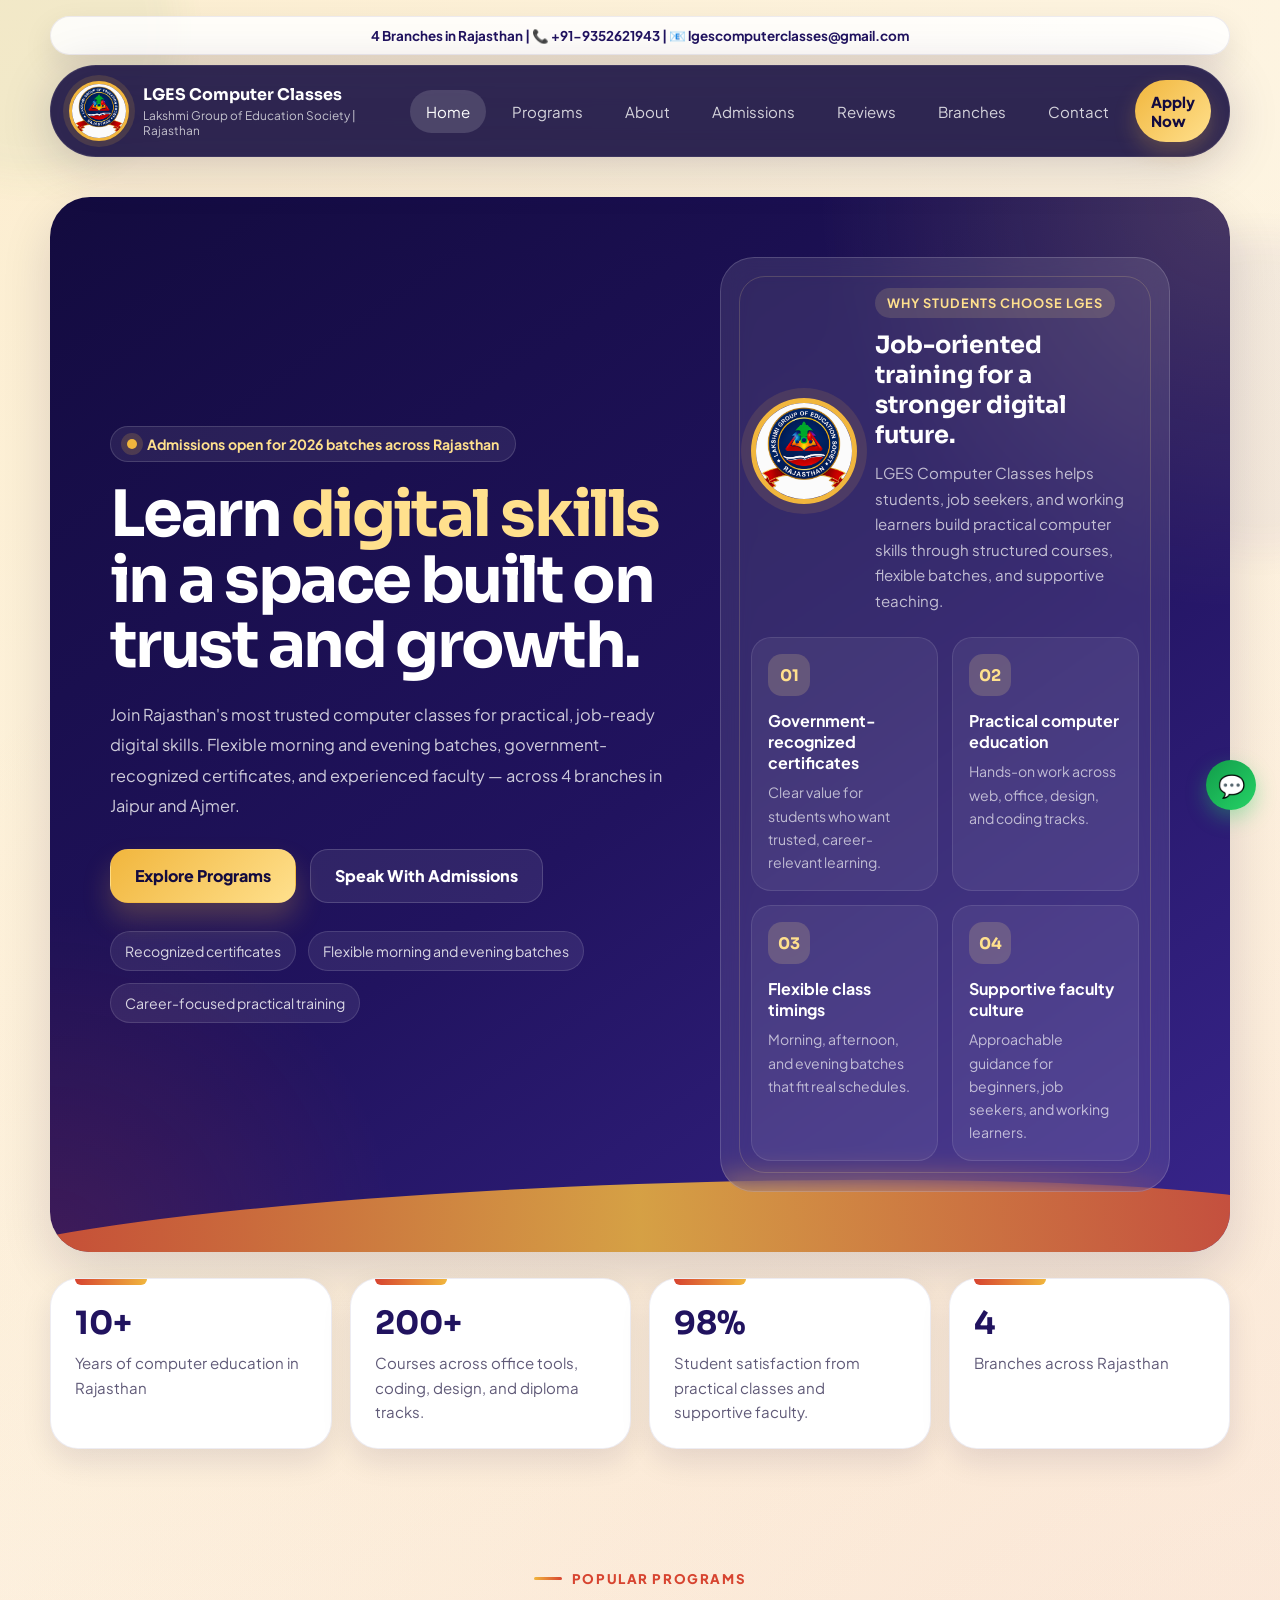
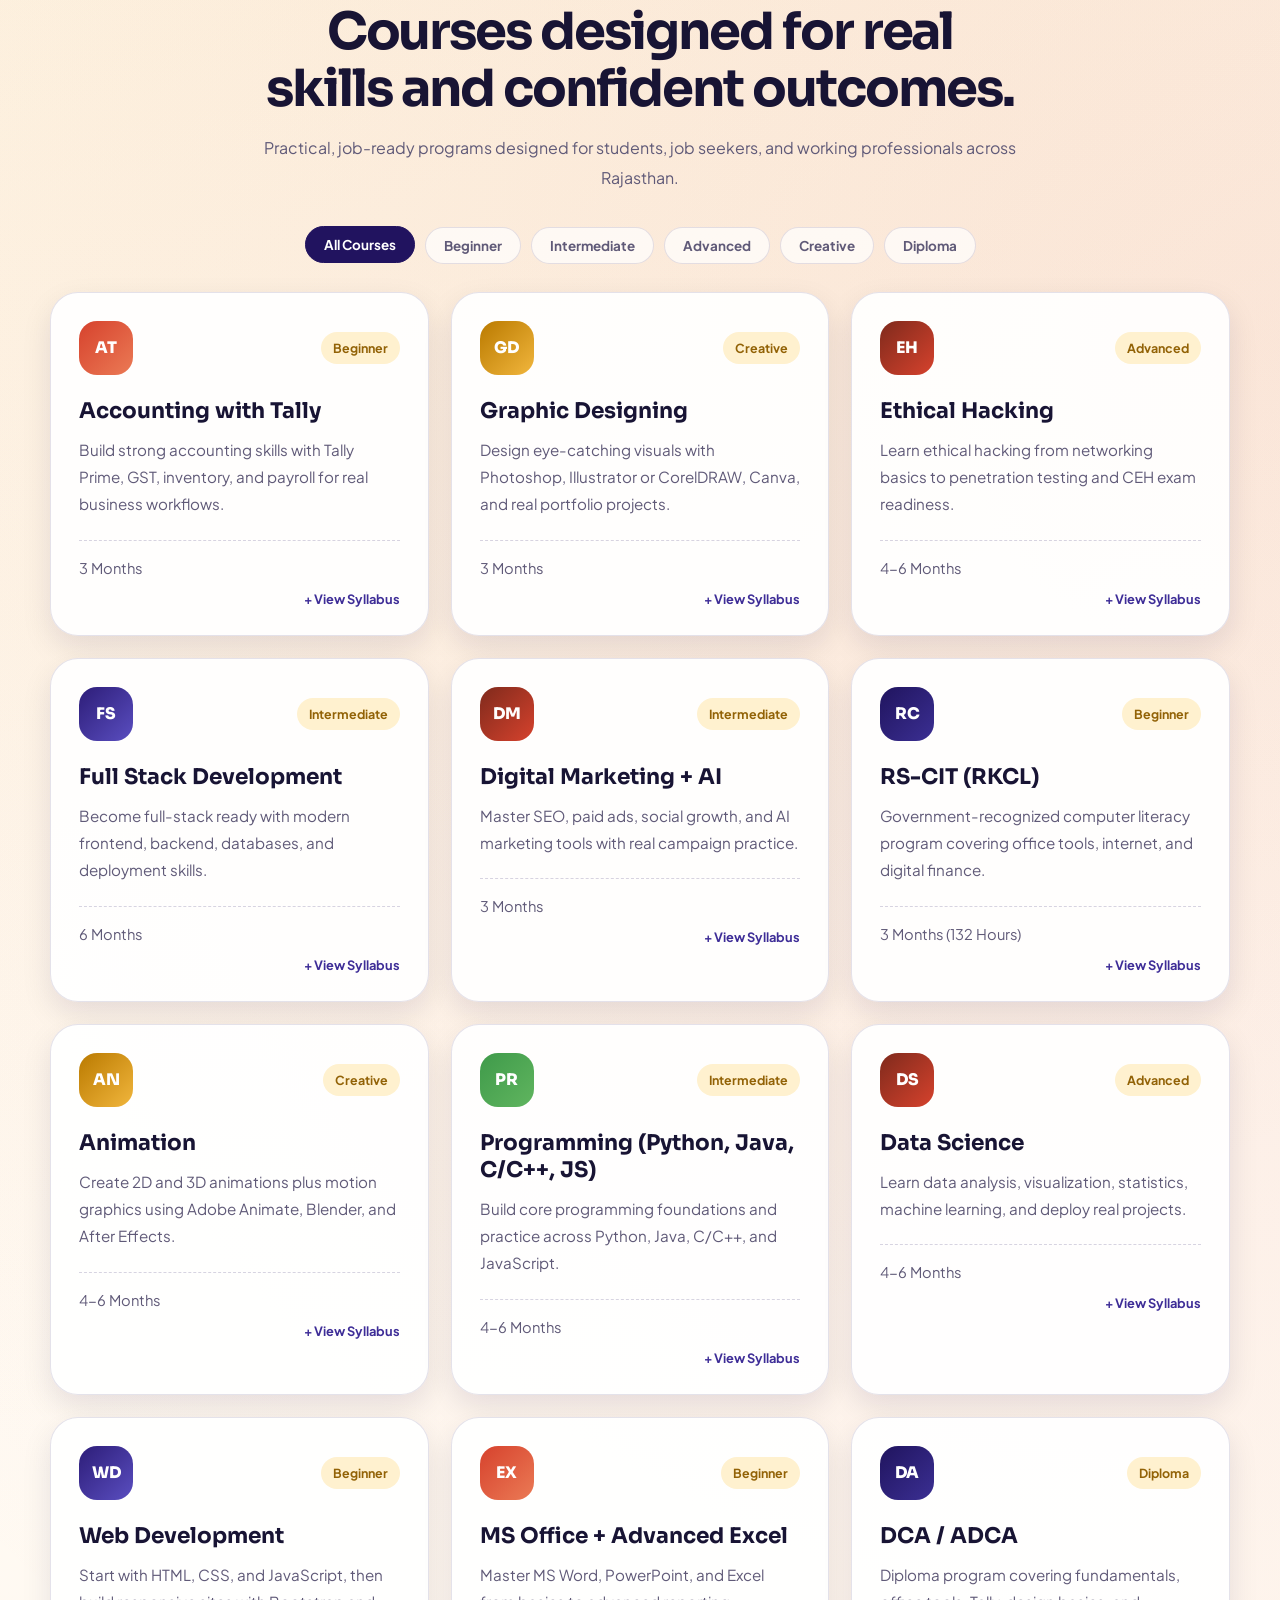
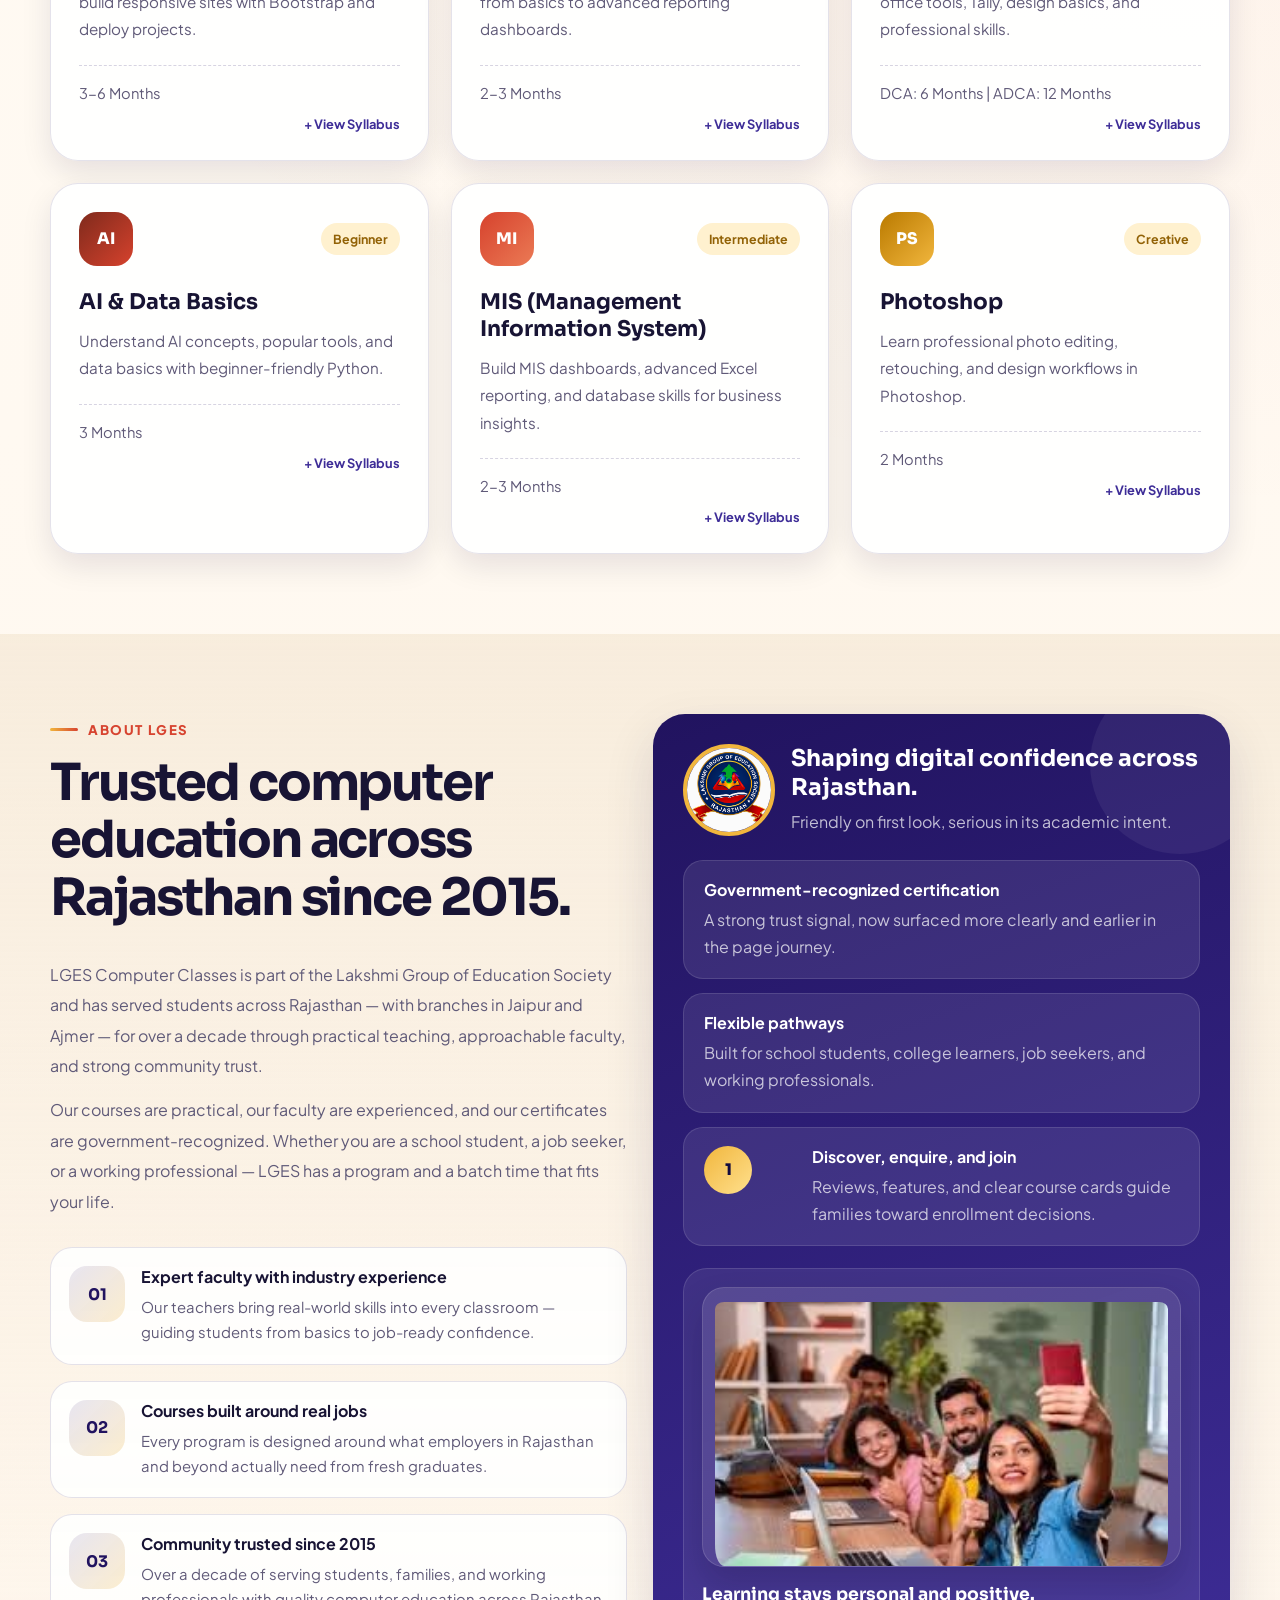
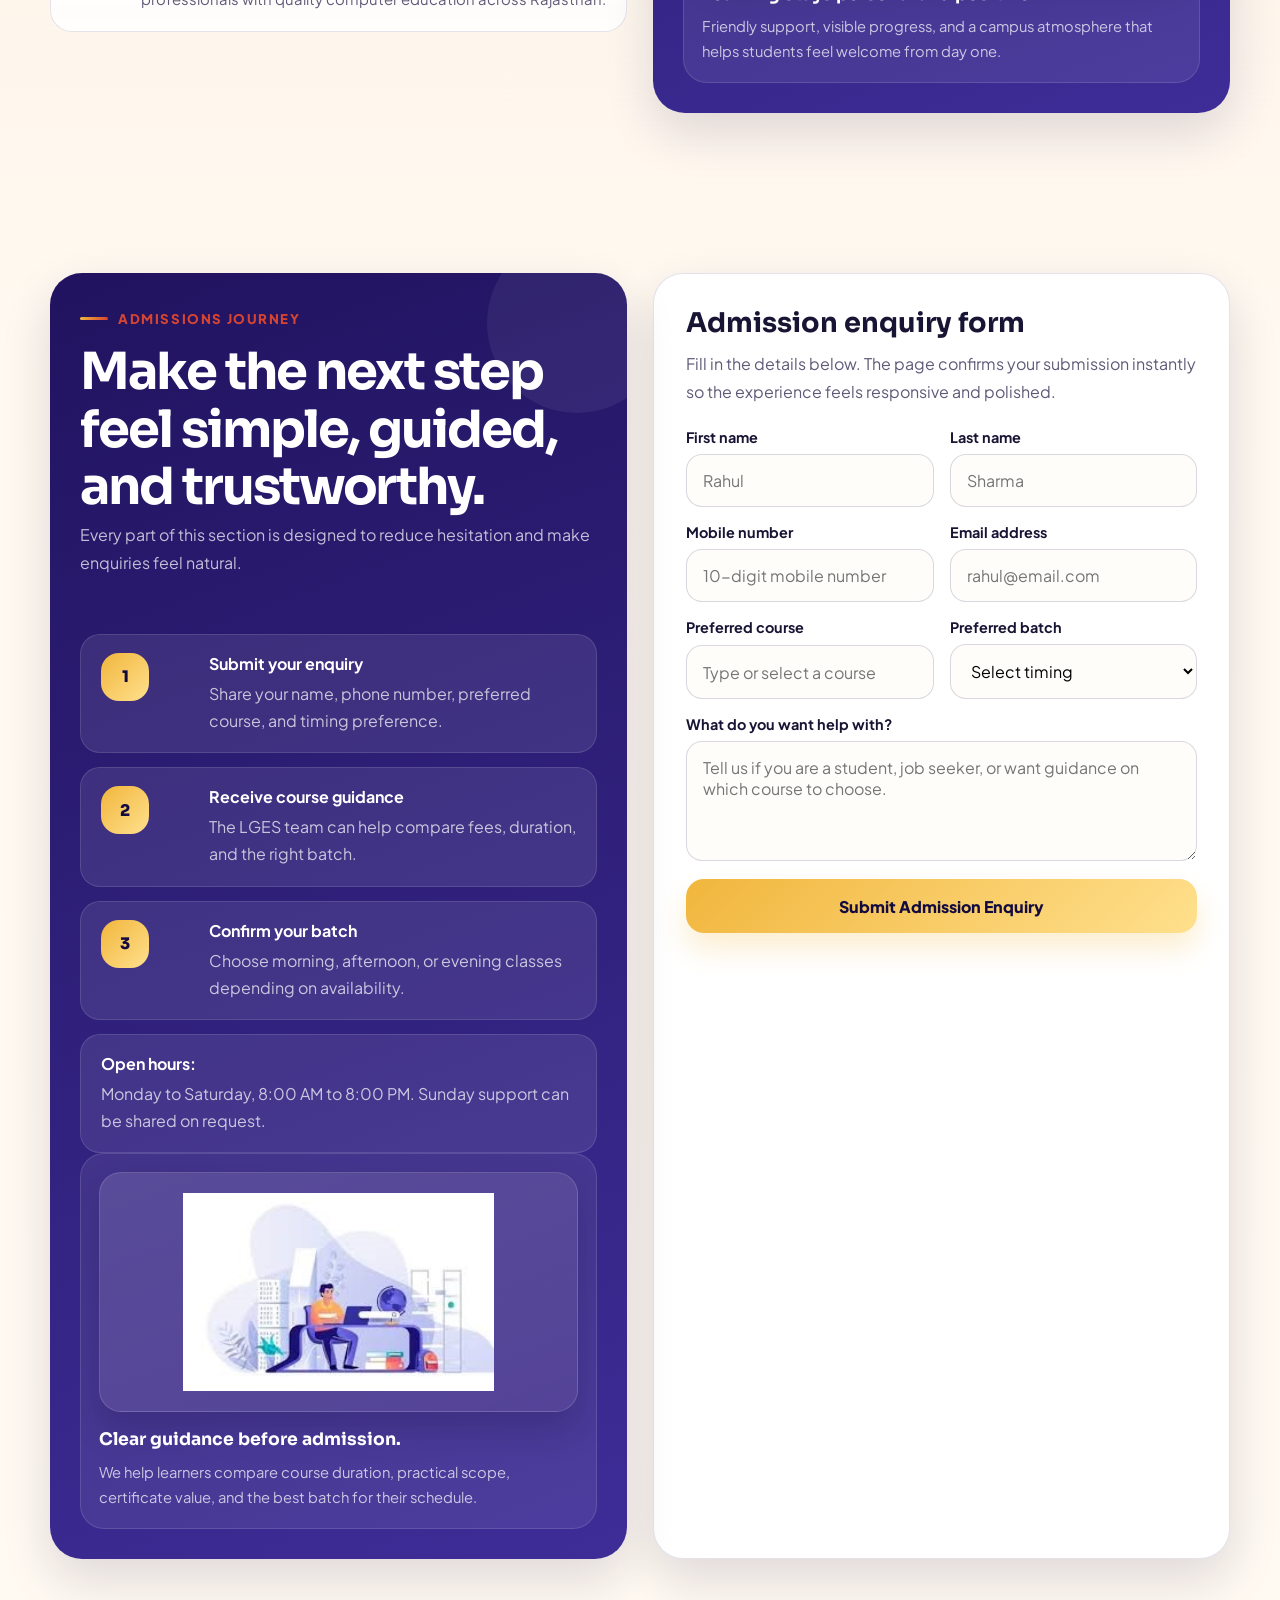
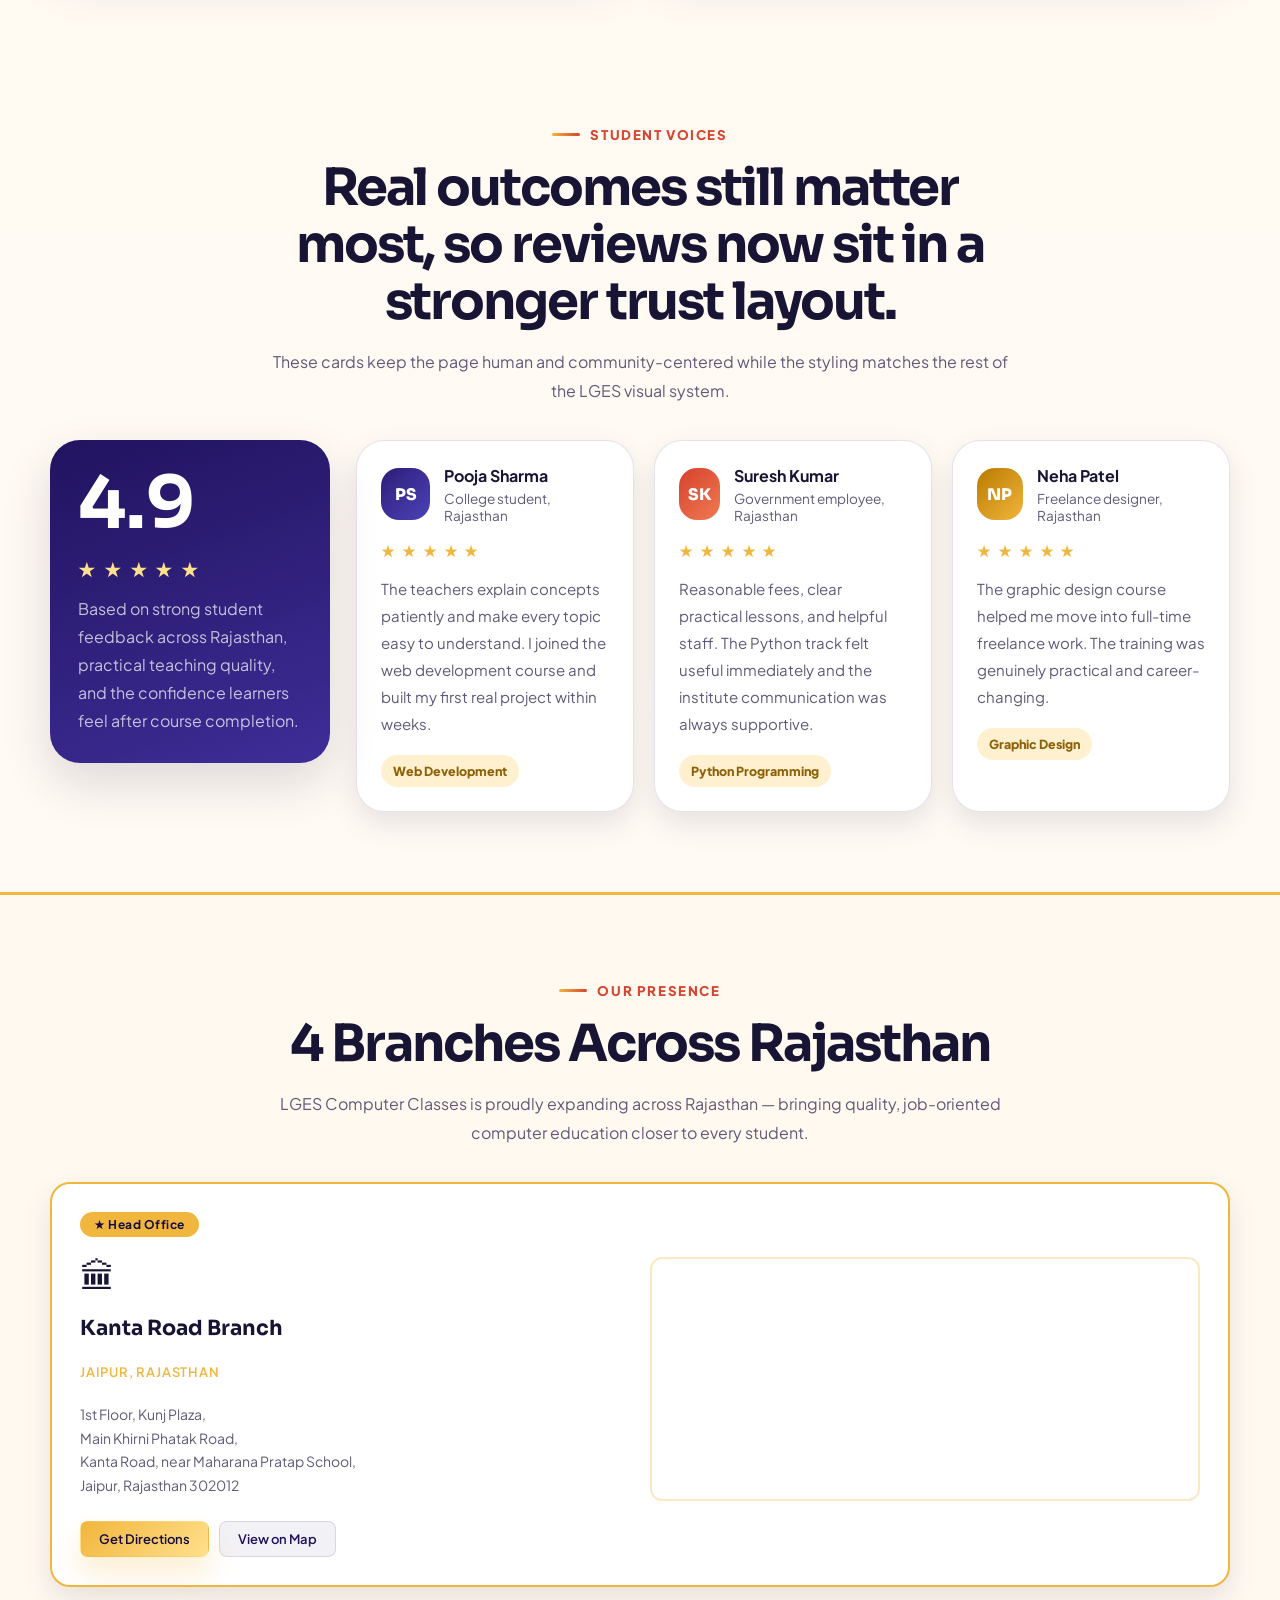
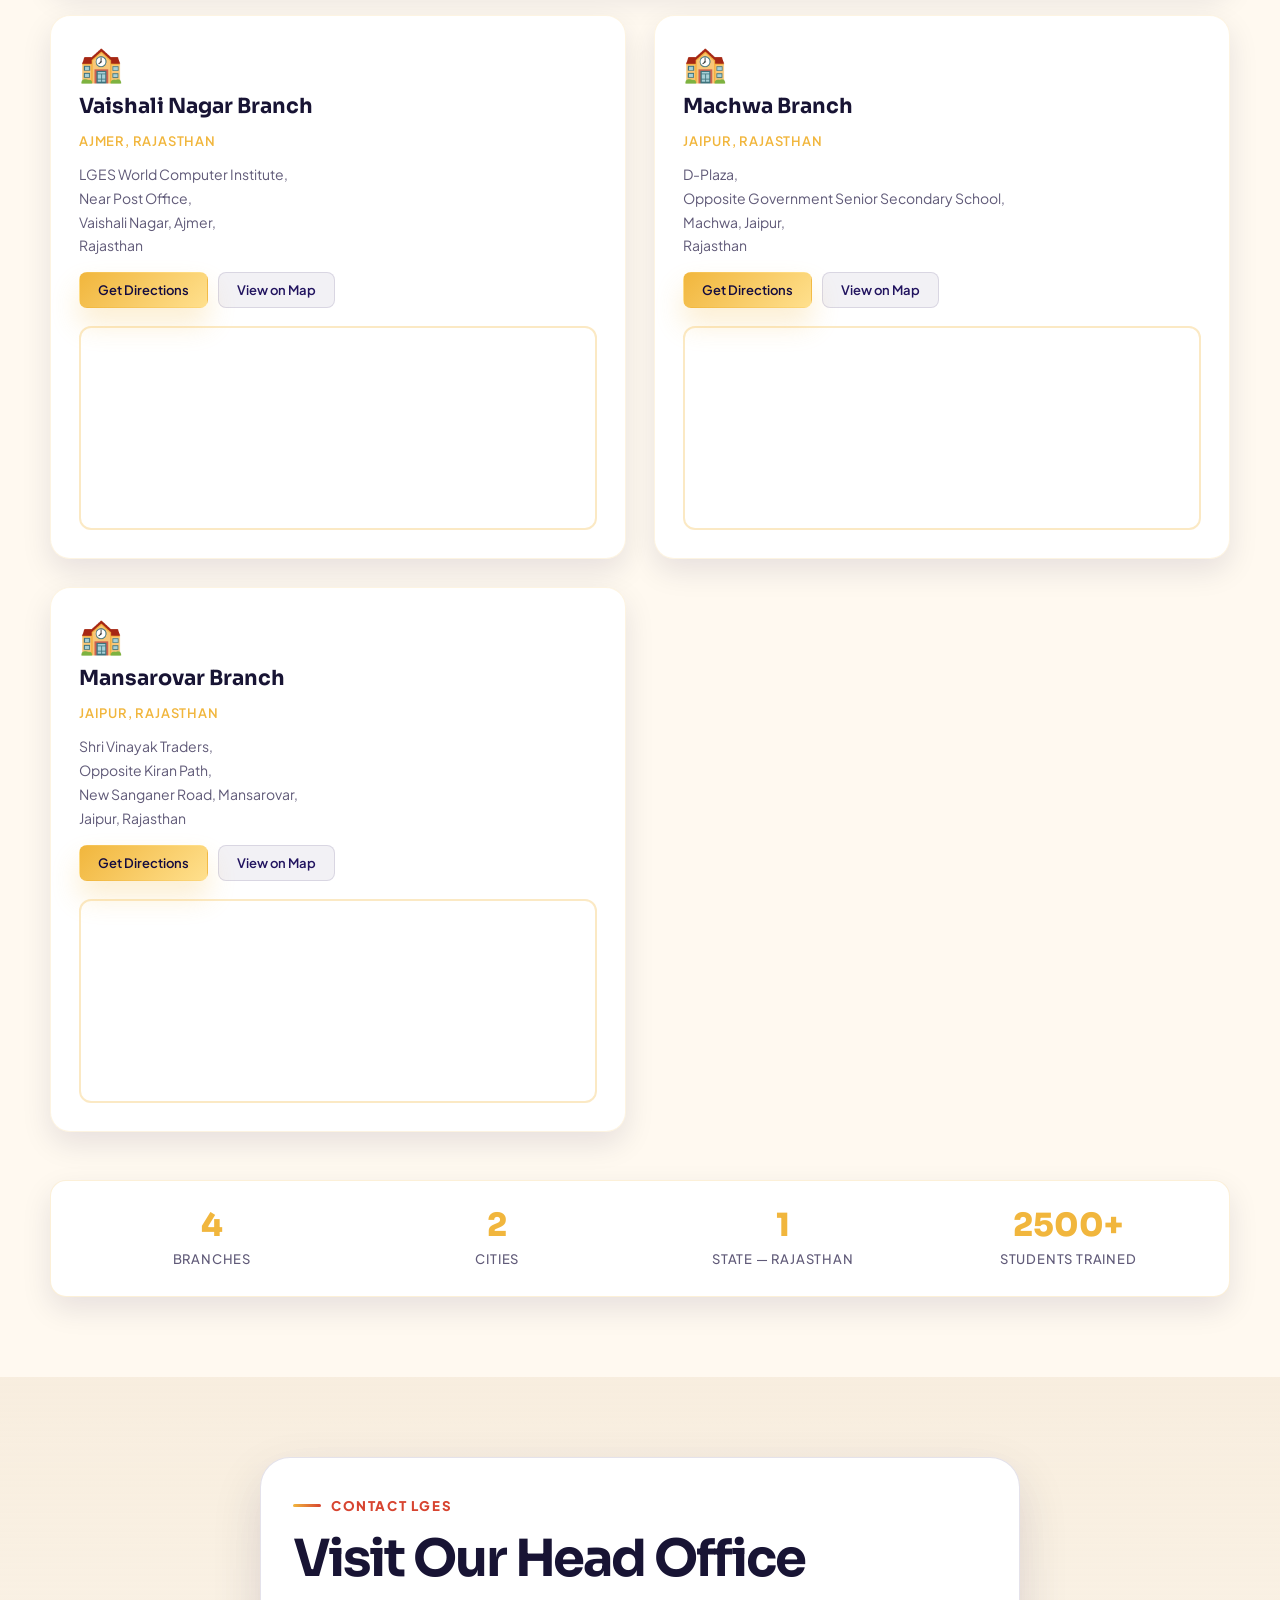
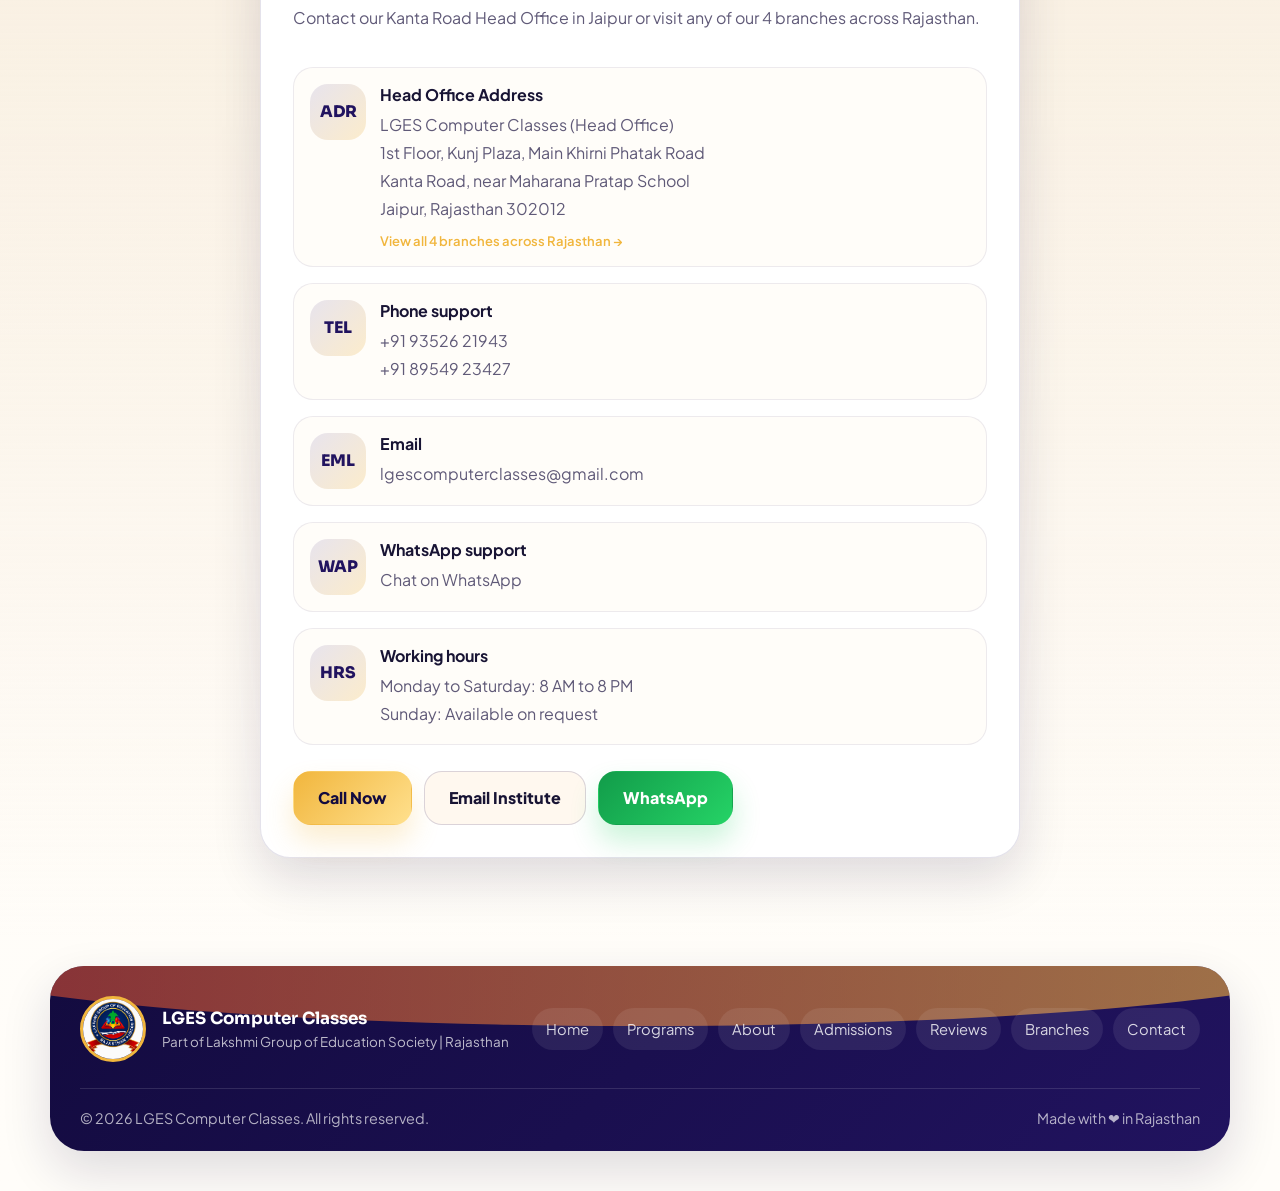
==== commit 747f6fde: "Update index.html" ====
--- a/index.html
+++ b/index.html
@@ -327,7 +327,7 @@
         </div>
       </div>
       <aside class="panel media-panel">
-        <div class="panel-top"><img src="logo1.jpeg" alt="Lakshmi Group of Education Society seal" /><div><h3>Shaping digital confidence across Rajasthan.</h3><p>Friendly on first look, serious in its academic intent.</p></div></div>
+        <div class="panel-top"><img src="logo1.png" alt="Lakshmi Group of Education Society seal" /><div><h3>Shaping digital confidence across Rajasthan.</h3><p>Friendly on first look, serious in its academic intent.</p></div></div>
         <div class="band">
           <article><strong>Government-recognized certification</strong><p>A strong trust signal, now surfaced more clearly and earlier in the page journey.</p></article>
           <article><strong>Flexible pathways</strong><p>Built for school students, college learners, job seekers, and working professionals.</p></article>
@@ -596,7 +596,7 @@
   <div class="container footer-box">
     <div class="footer-top">
       <div class="footer-brand">
-        <img src="logo1.jpeg" alt="LGES logo" />
+        <img src="logo1.png" alt="LGES logo" />
         <div><strong>LGES Computer Classes</strong><span>Part of Lakshmi Group of Education Society | Rajasthan</span></div>
       </div>
       <div class="footer-links">
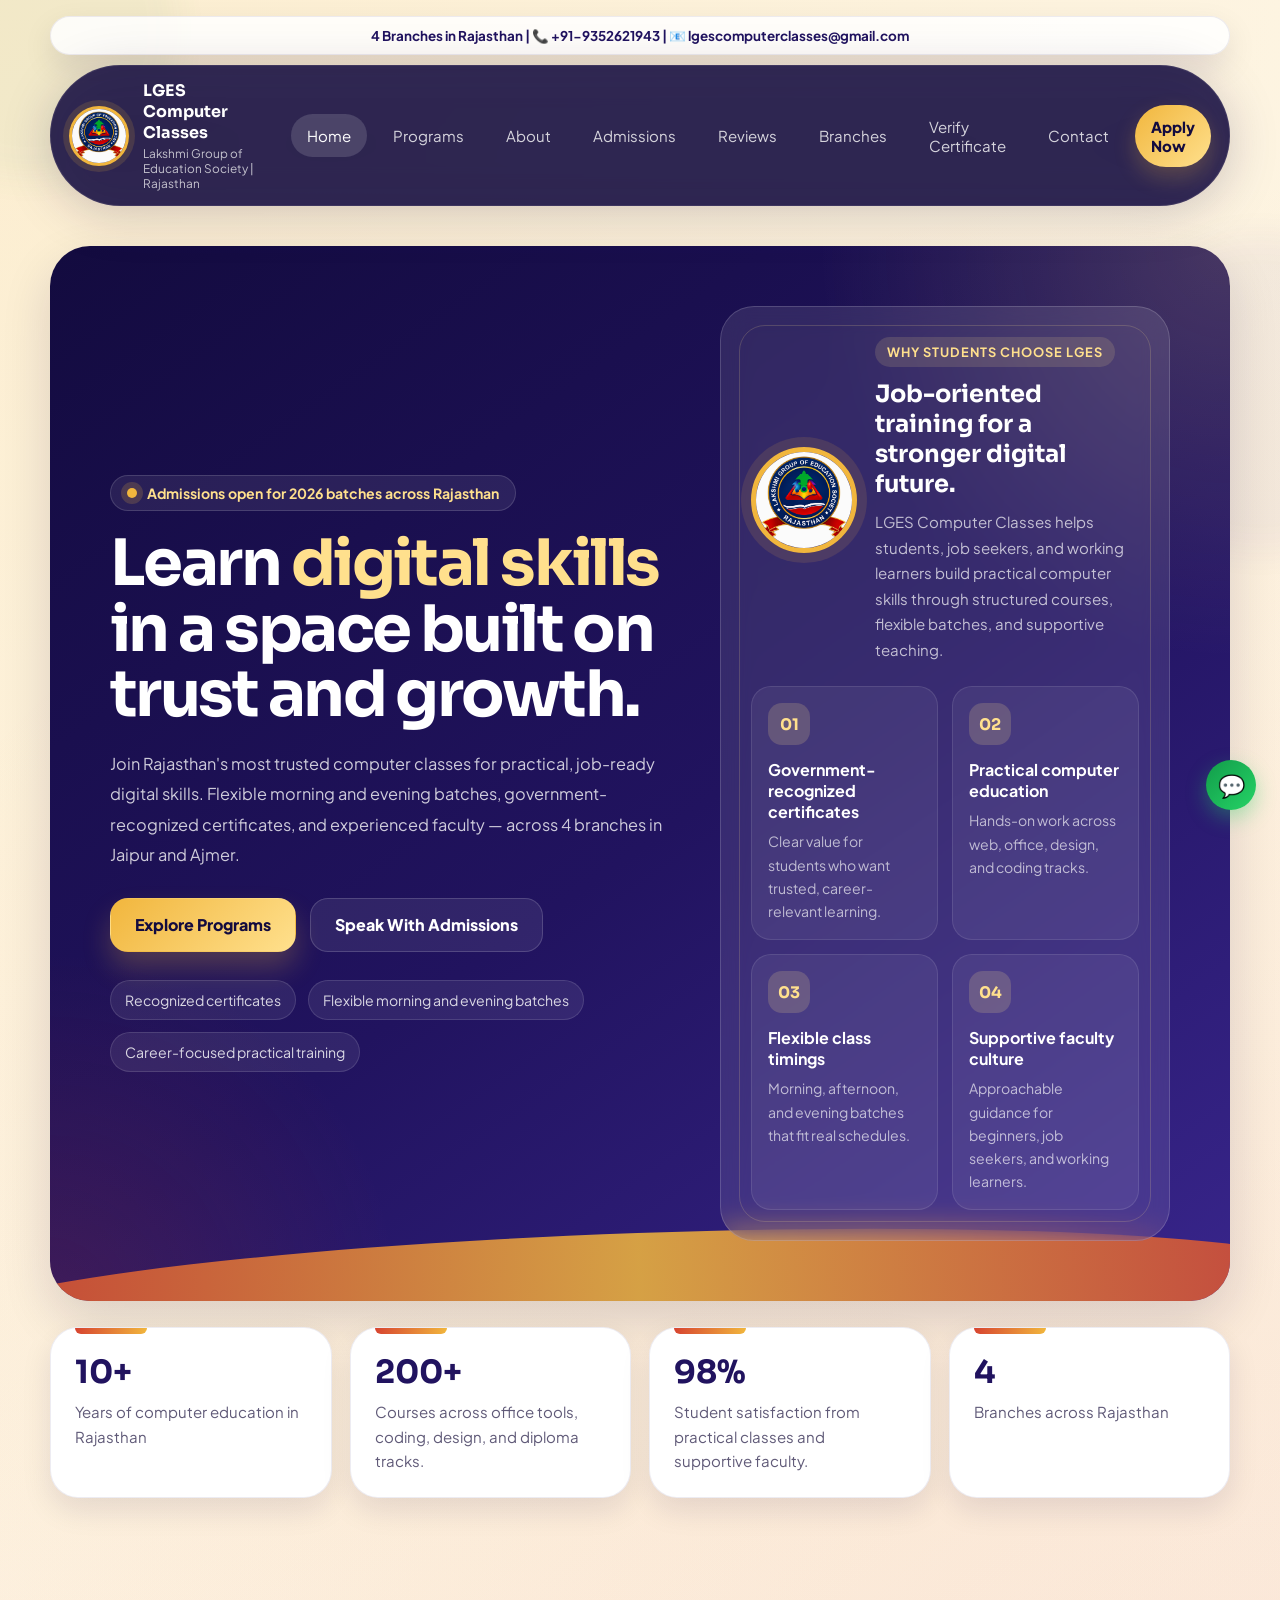
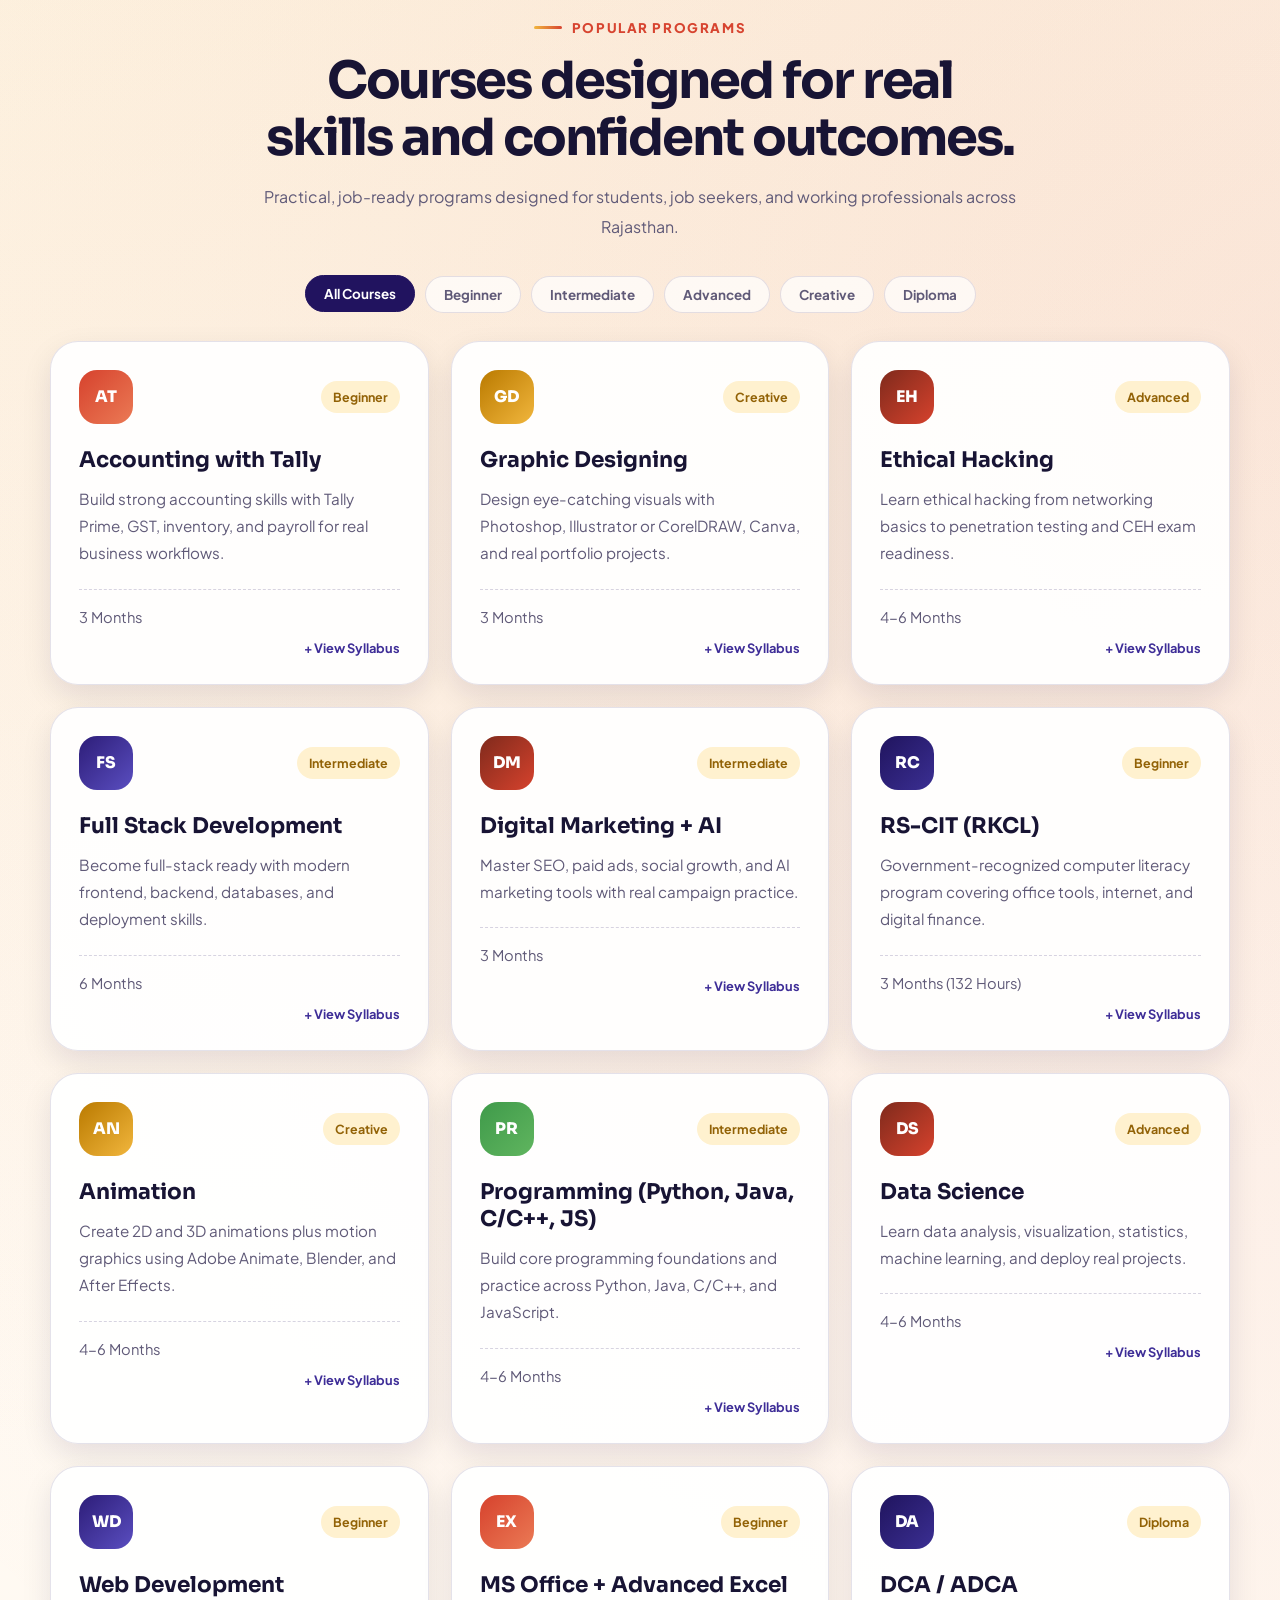
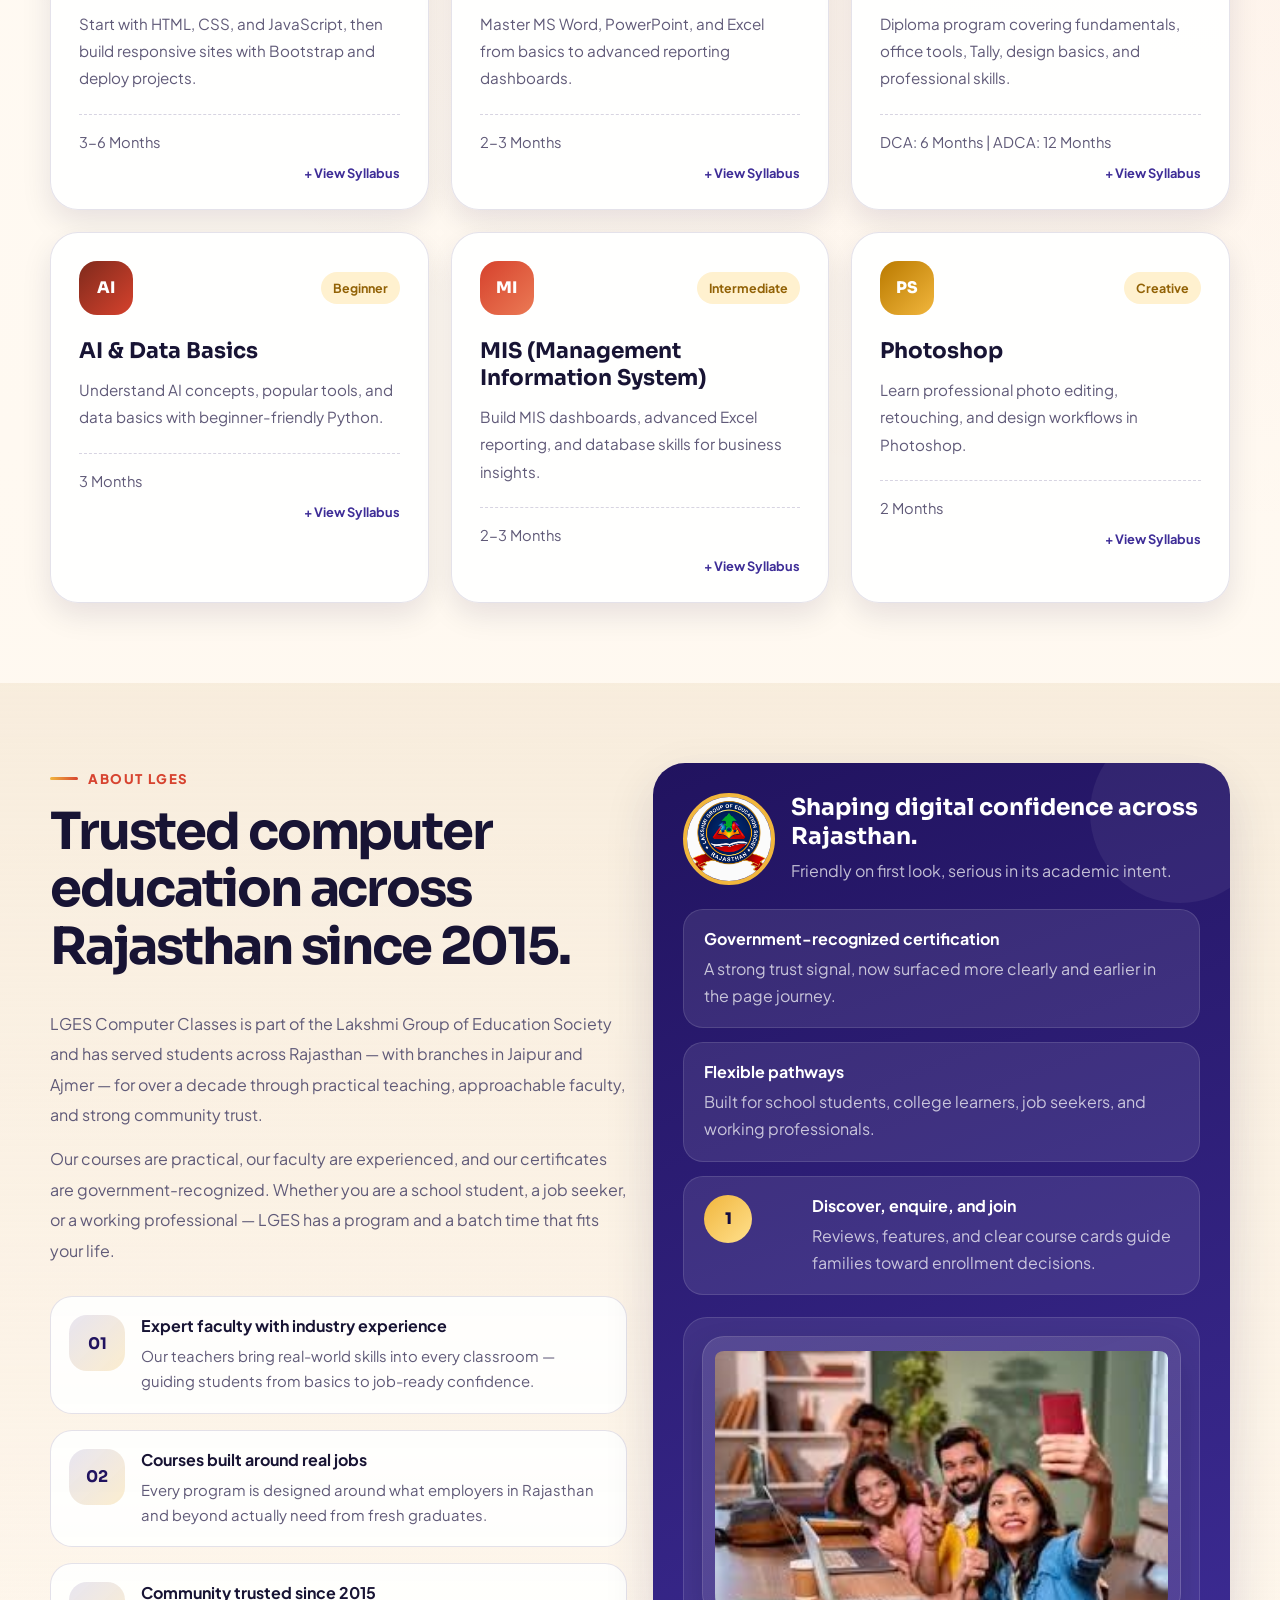
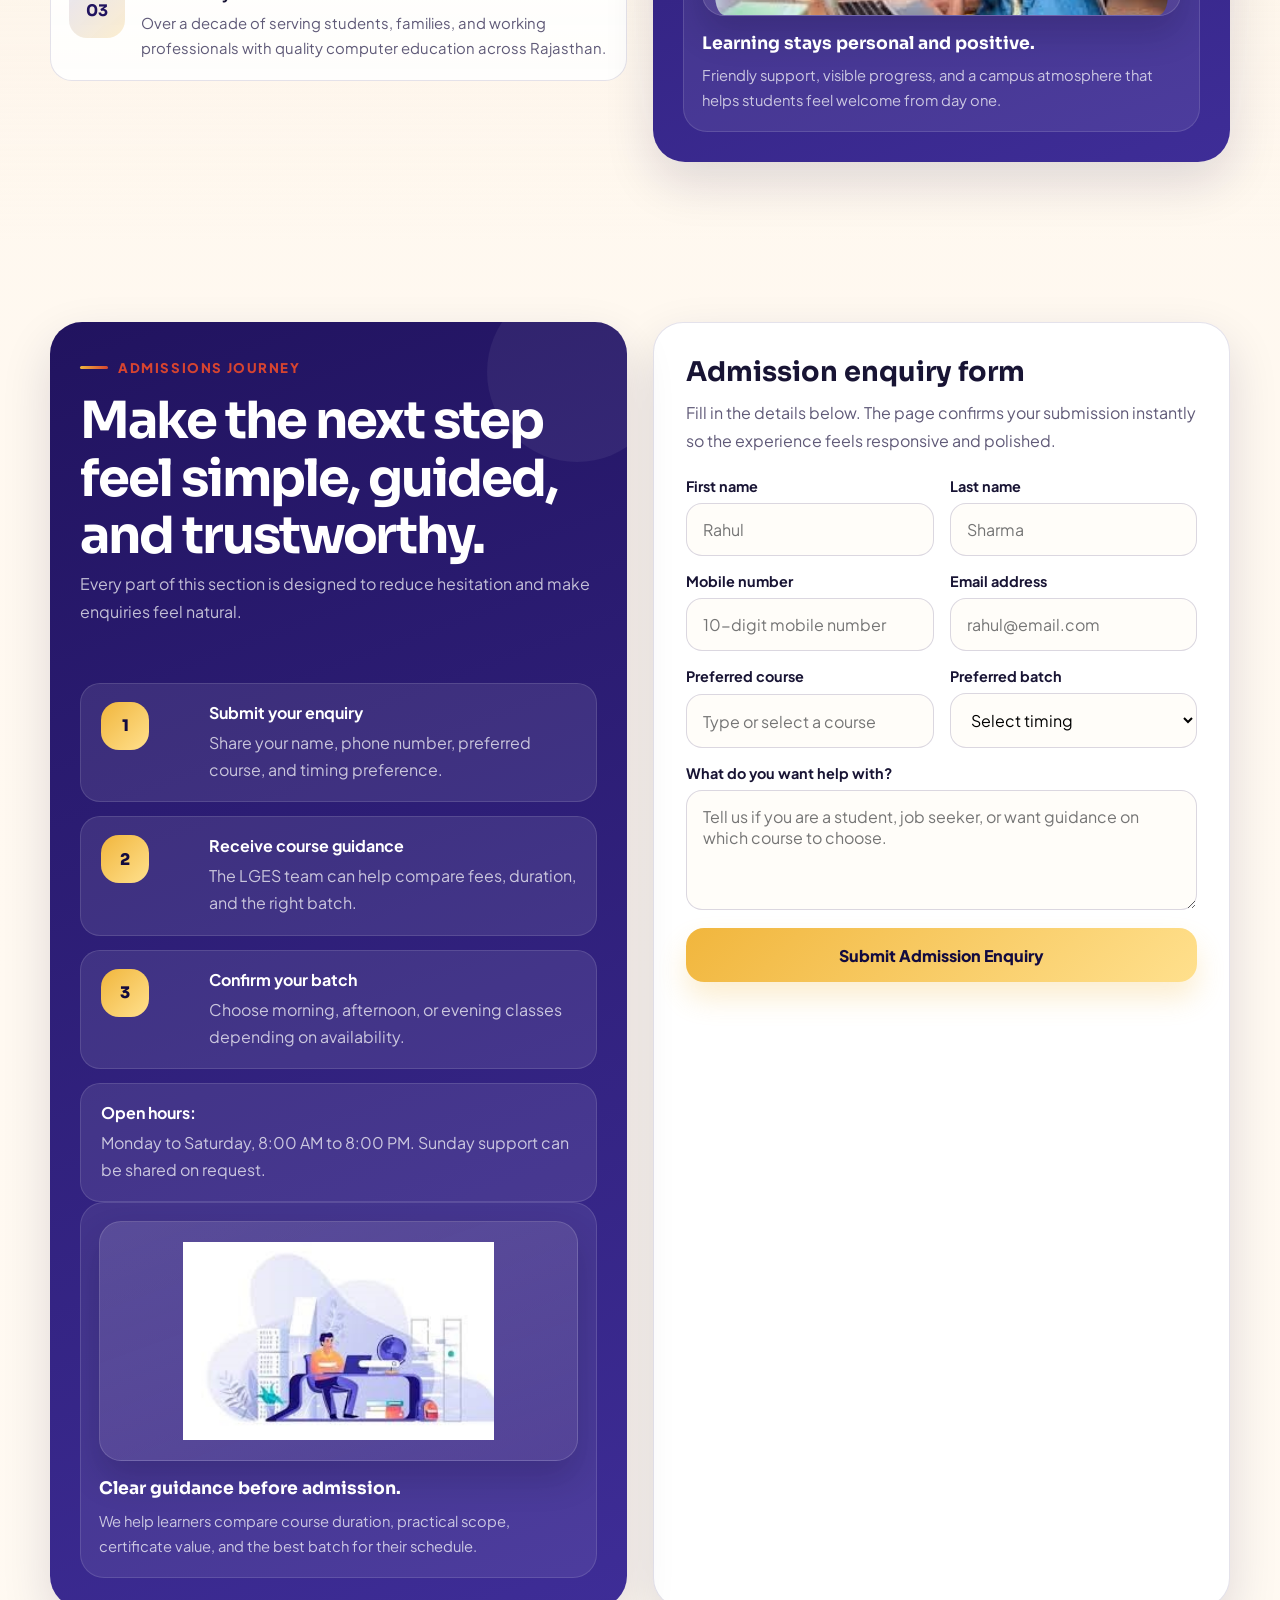
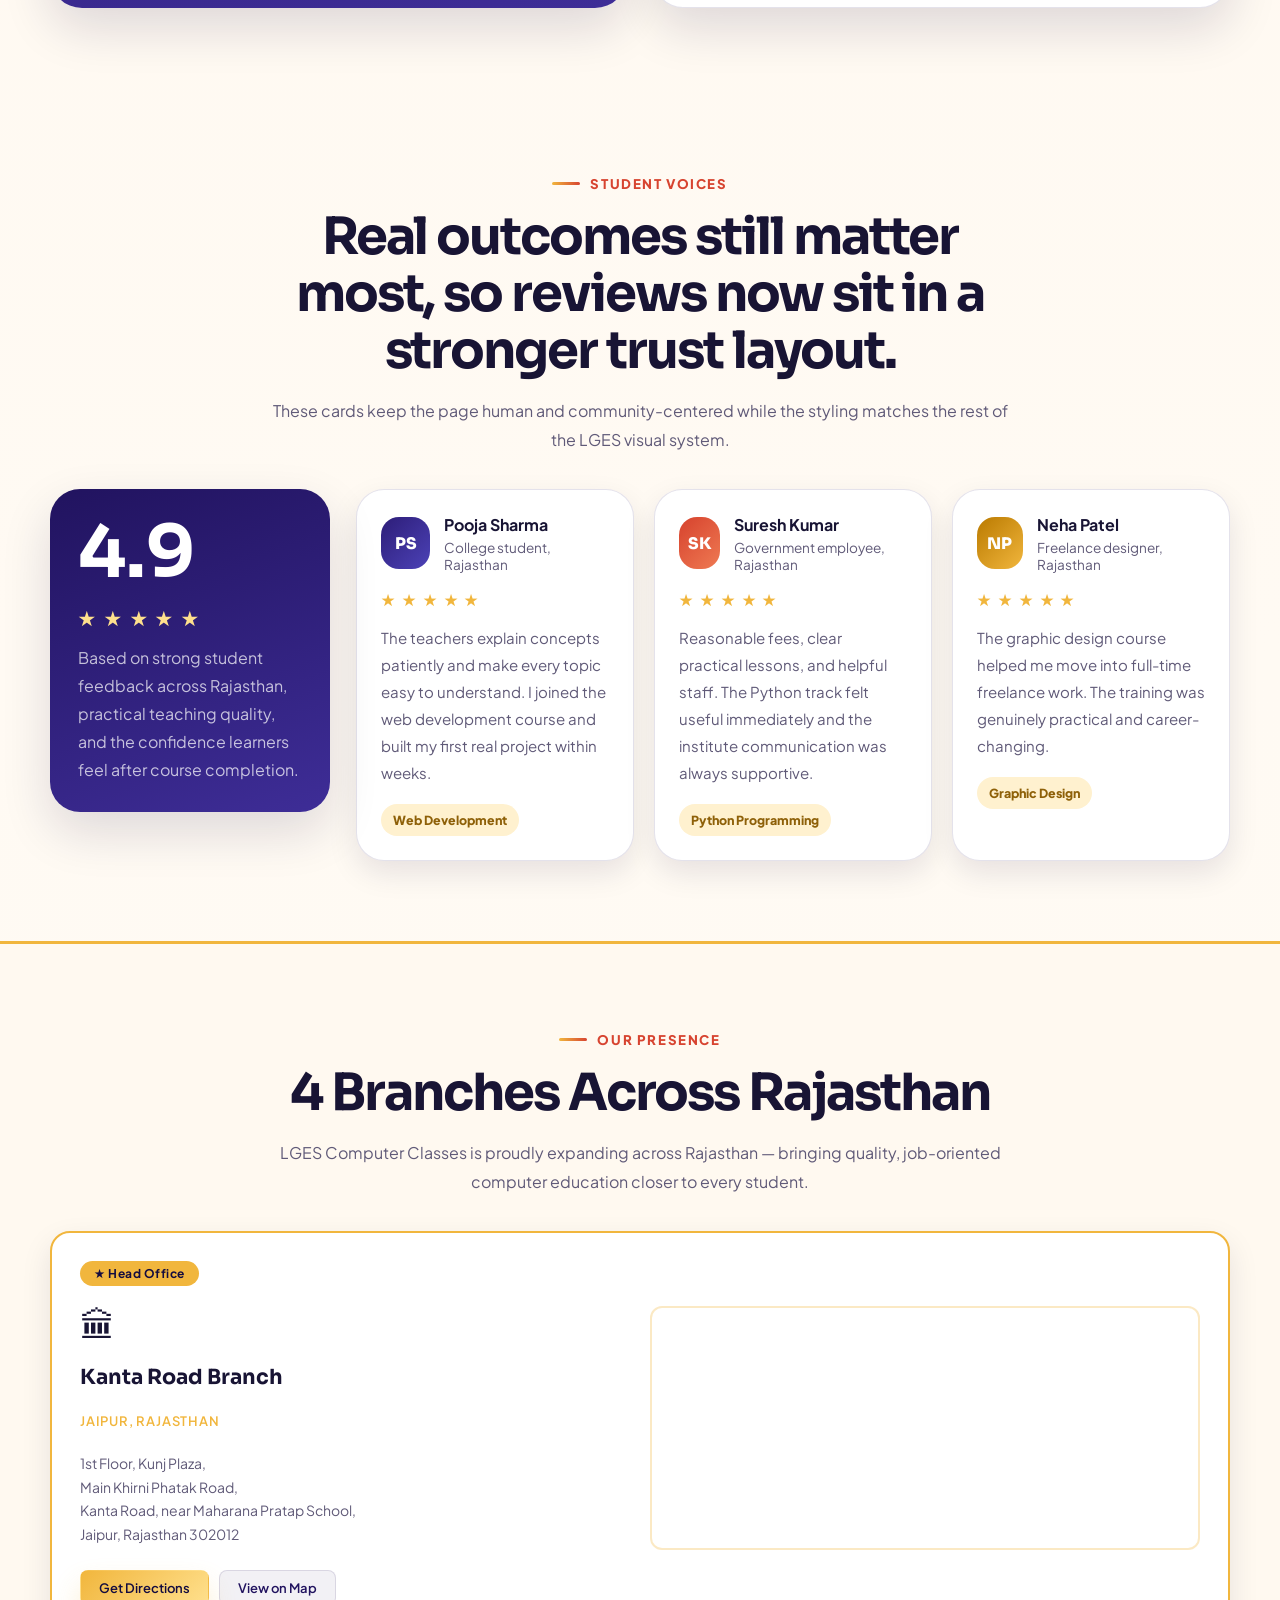
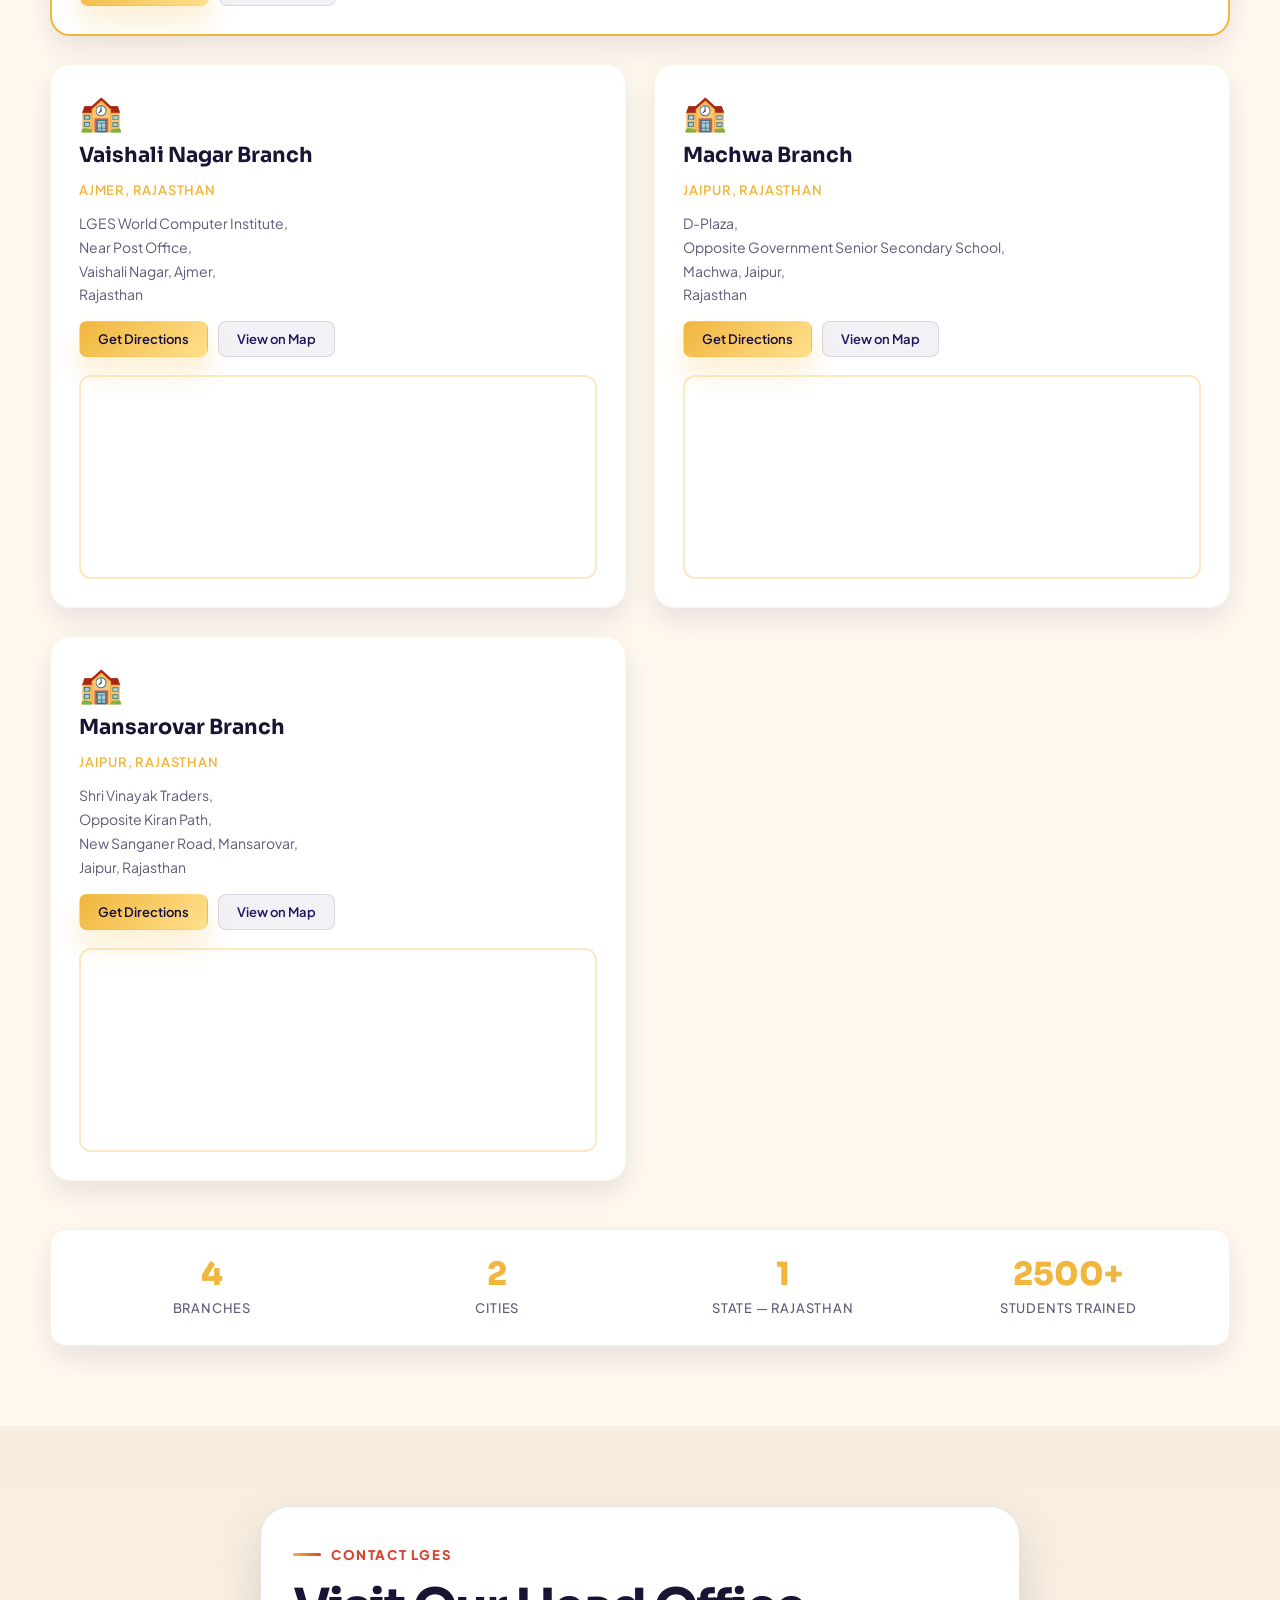
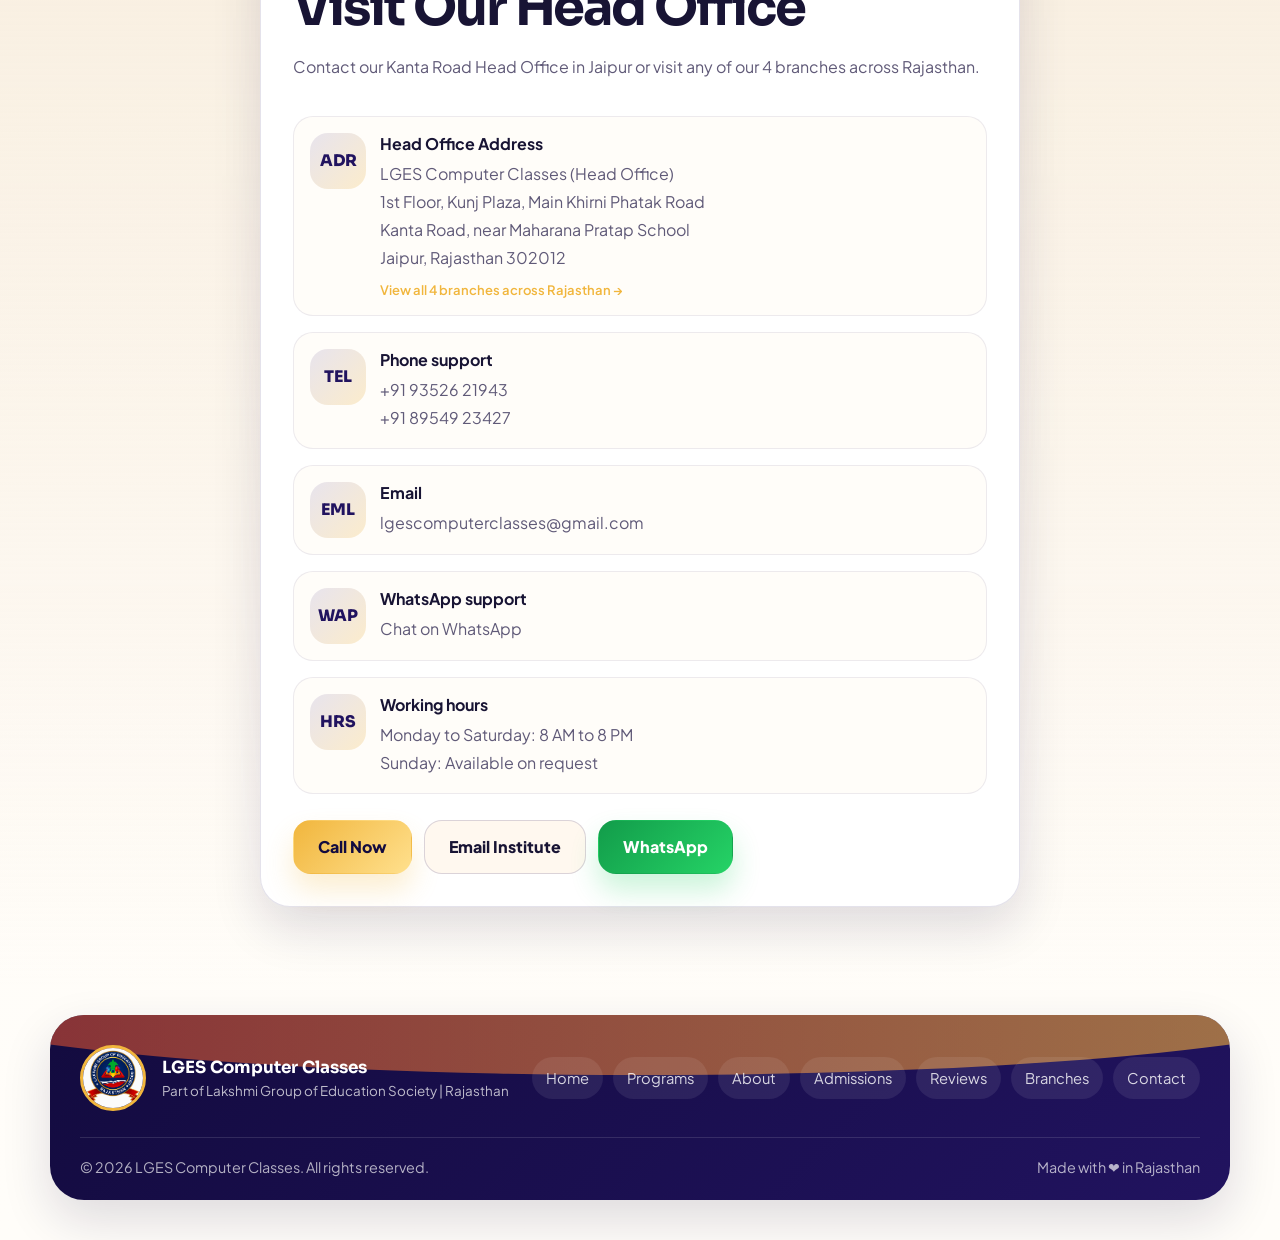
==== commit 9c213ab5: "Add certificate verification link" ====
--- a/index.html
+++ b/index.html
@@ -29,6 +29,7 @@
         <a href="#admissions">Admissions</a>
         <a href="#reviews">Reviews</a>
         <a href="#branches">Branches</a>
+        <a href="verify.html">Verify Certificate</a>
         <a href="#contact">Contact</a>
         <a class="cta" href="#admissions">Apply Now</a>
       </nav>
